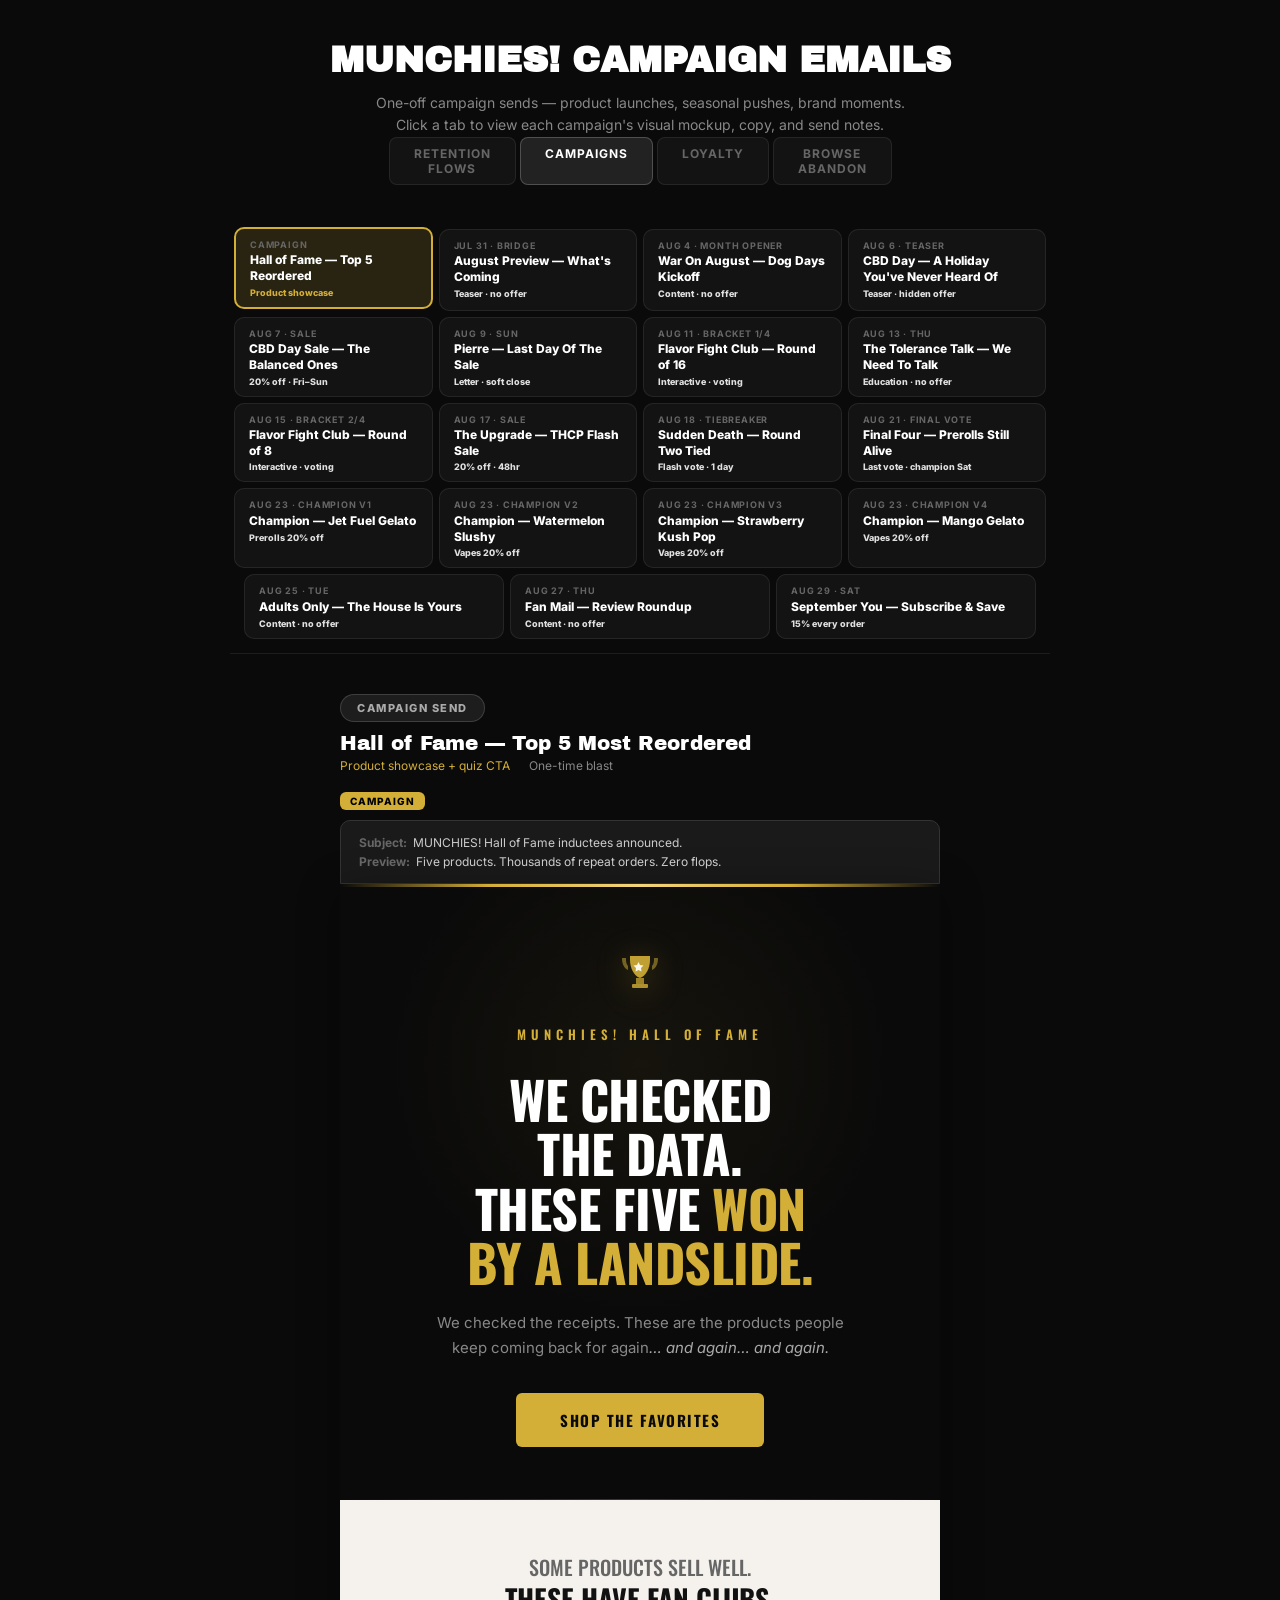
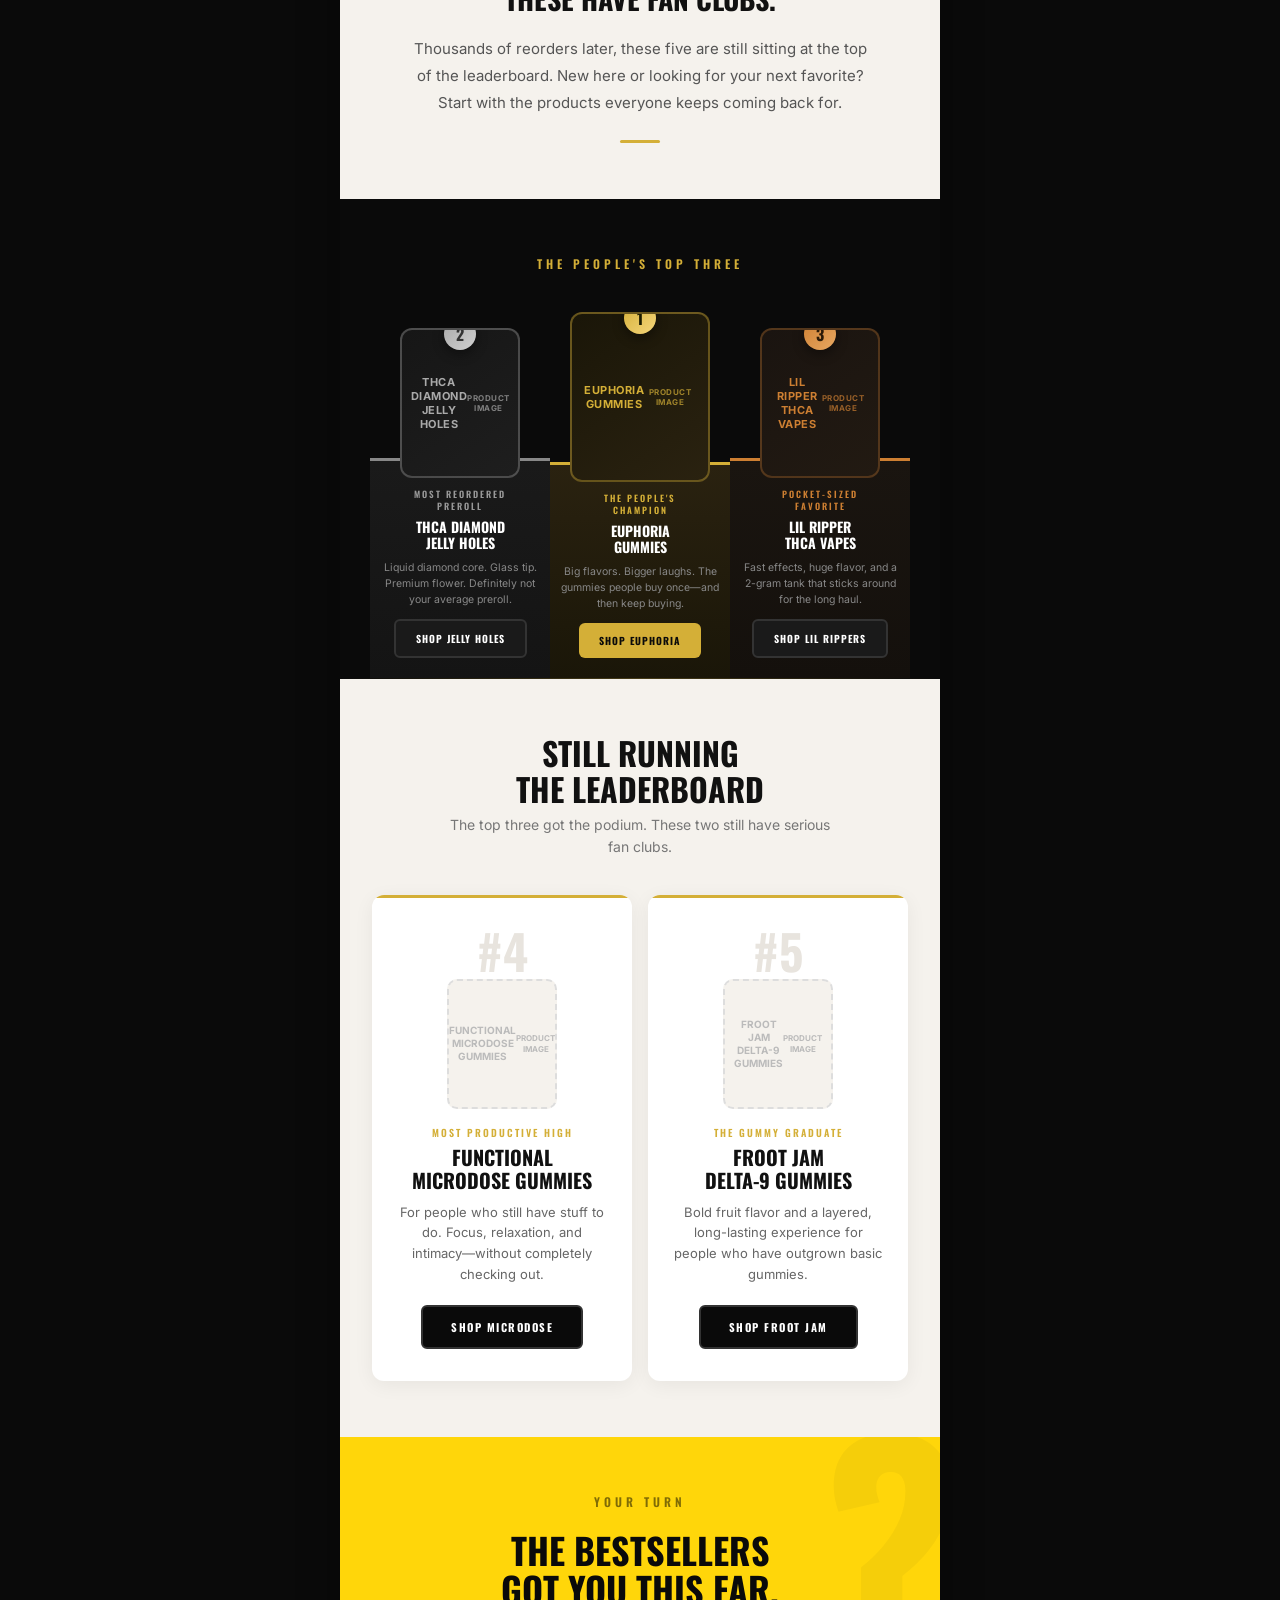
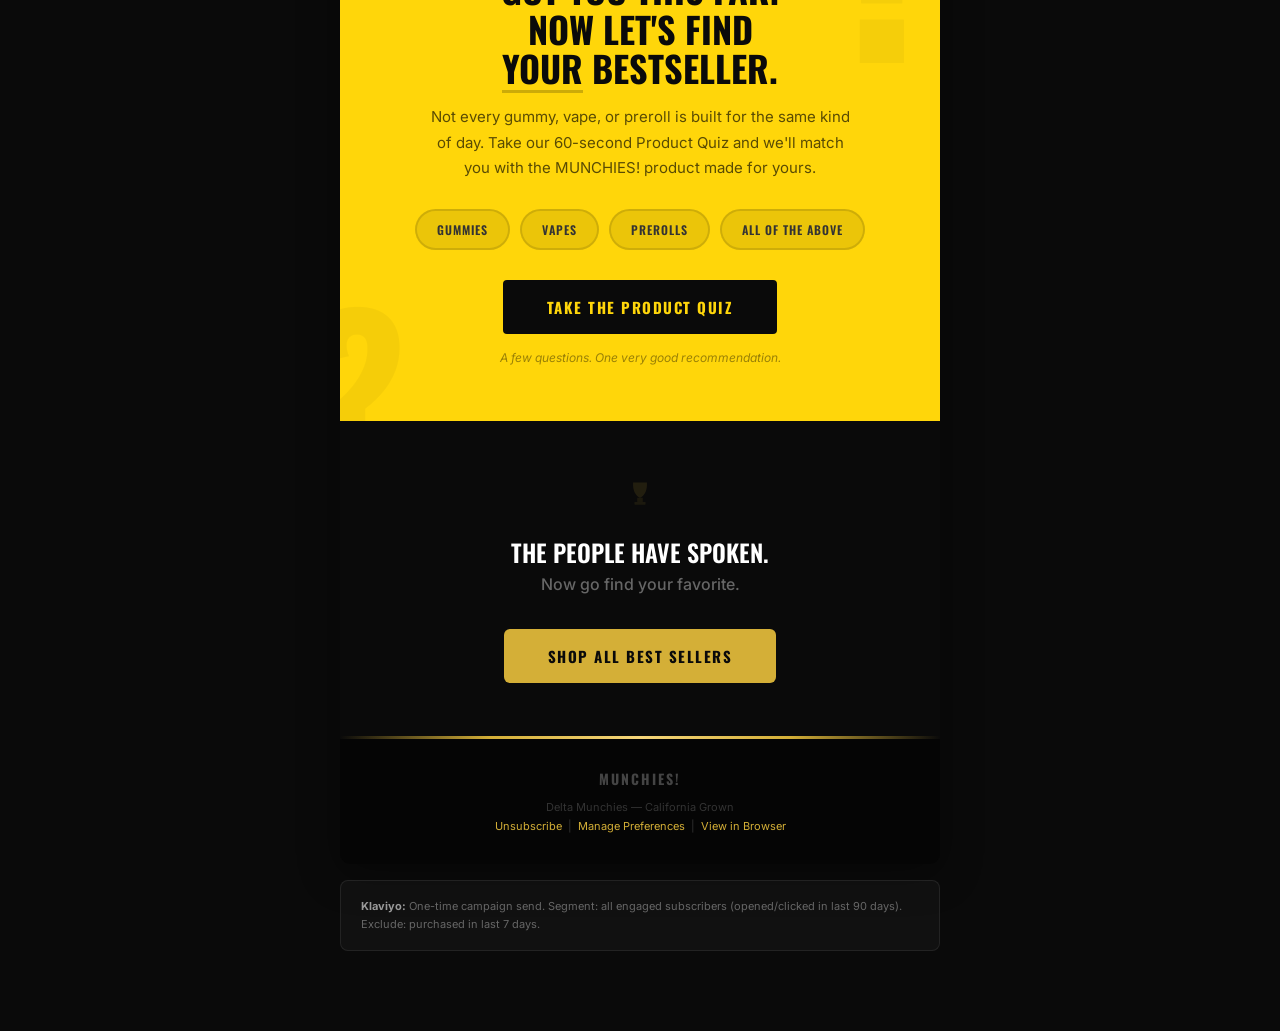
==== hall-of-fame.html @ 572e768a "September You: tighten the drawer line, drop the repeated subject Co-Authored-By: Claude Opus 5 <nor" ====
<!DOCTYPE html>
<html lang="en">
<head>
<meta charset="UTF-8">
<meta name="viewport" content="width=device-width, initial-scale=1.0">
<title>MUNCHIES! Campaign Emails</title>
<style>@import url('https://fonts.googleapis.com/css2?family=Inter:wght@400;500;600;700;800;900&family=Archivo+Black&family=Oswald:wght@500;600;700&display=swap');*{margin:0;padding:0;box-sizing:border-box}body{font-family:'Inter',-apple-system,sans-serif;background:#0a0a0a;color:#e0e0e0;padding:0 20px 40px;-webkit-font-smoothing:antialiased}.page-header{text-align:center;max-width:800px;margin:0 auto;padding:40px 0 20px}.page-header h1{font-family:'Archivo Black',sans-serif;font-size:36px;color:#fff;margin-bottom:12px}.page-header p{color:#888;font-size:14px;line-height:1.6}.page-nav{display:flex;justify-content:center;gap:4px;max-width:400px;margin:0 auto 8px}.page-nav-link{padding:8px 24px;border-radius:8px;font-size:12px;font-weight:700;text-transform:uppercase;letter-spacing:1px;text-decoration:none;color:#666;background:rgba(255,255,255,0.04);border:1px solid rgba(255,255,255,0.08);transition:all 0.2s}.page-nav-link:hover{color:#fff;background:rgba(255,255,255,0.08);border-color:rgba(255,255,255,0.15)}.page-nav-link.active{color:#fff;background:rgba(255,255,255,0.1);border-color:rgba(255,255,255,0.2)}.tab-bar-wrap{position:sticky;top:0;z-index:100;background:#0a0a0a;padding:16px 0 0;margin-bottom:40px}.tab-bar{display:flex;flex-wrap:wrap;gap:6px;max-width:820px;margin:0 auto;padding:0 4px 14px;justify-content:center}.tab-btn{display:flex;flex-direction:column;align-items:flex-start;gap:2px;padding:10px 14px 9px;border-radius:10px;background:rgba(255,255,255,0.04);border:1px solid rgba(255,255,255,0.08);cursor:pointer;transition:all 0.2s ease;min-width:170px;max-width:260px;flex:1 1 170px}.tab-btn:hover{background:rgba(255,255,255,0.08);border-color:rgba(255,255,255,0.15)}.tab-btn .tab-stage{font-size:9px;font-weight:700;text-transform:uppercase;letter-spacing:0.8px;color:#666;line-height:1.3}.tab-btn .tab-name{font-family:'Inter',sans-serif;font-size:12px;font-weight:800;color:#fff;line-height:1.3}.tab-btn .tab-offer{font-size:9px;font-weight:800;margin-top:1px}.tab-btn.active{border-width:2px;transform:translateY(-2px)}.tab-btn[data-tab="hall-of-fame"].active{background:rgba(212,175,55,0.15);border-color:#D4AF37}.tab-btn[data-tab="hall-of-fame"].active .tab-offer{color:#D4AF37}.tab-btn[data-tab="august-preview"].active{background:rgba(255,214,10,0.15);border-color:#FFD60A}.tab-btn[data-tab="august-preview"].active .tab-offer{color:#FFD60A}.tab-bar-divider{max-width:820px;margin:0 auto;border-top:1px solid rgba(255,255,255,0.08)}.tab-panel{display:none}.tab-panel.active{display:block}.flow-stage{max-width:600px;margin:0 auto 40px}.stage-badge{display:inline-flex;align-items:center;gap:8px;background:rgba(255,255,255,0.08);border:1px solid rgba(255,255,255,0.15);border-radius:20px;padding:6px 16px;font-size:11px;font-weight:800;text-transform:uppercase;letter-spacing:1.5px;color:#aaa;margin-bottom:10px}.stage-title{font-family:'Archivo Black',sans-serif;font-size:20px;color:#fff;margin-bottom:4px}.stage-meta{font-size:12px;color:#666;margin-bottom:16px}.stage-meta span{margin-right:16px}.type-tag{display:inline-block;padding:3px 10px;border-radius:6px;font-size:10px;font-weight:800;text-transform:uppercase;letter-spacing:1px;margin-bottom:10px}.type-tag.campaign{background:#D4AF37;color:#000}.type-tag.teaser{background:#FFD60A;color:#000}.email-header-bar{background:#1a1a1a;border:1px solid #333;border-radius:10px 10px 0 0;padding:14px 18px;font-size:12px}.email-header-bar .row{margin-bottom:4px;display:flex;gap:6px}.email-header-bar .row:last-child{margin-bottom:0}.email-header-bar .label{color:#666;font-weight:700;flex-shrink:0}.email-header-bar .val{color:#ccc}.email-wrapper{max-width:600px;margin:0 auto;background:#0a0a0a;overflow:hidden;box-shadow:0 8px 40px rgba(0,0,0,0.4);border-radius:0 0 10px 10px}.hero{background:#0a0a0a;padding:64px 44px 52px;text-align:center;position:relative;overflow:hidden}.hero::before{content:'';position:absolute;top:0;left:0;right:0;height:3px;background:linear-gradient(90deg,transparent,#D4AF37,#F5D67B,#D4AF37,transparent)}.hero::after{content:'';position:absolute;top:-120px;left:50%;transform:translateX(-50%);width:600px;height:600px;background:radial-gradient(circle,rgba(212,175,55,0.06) 0%,transparent 60%);pointer-events:none}.trophy-icon{position:relative;z-index:2;margin-bottom:20px}.trophy-icon svg{width:52px;height:52px;filter:drop-shadow(0 4px 16px rgba(212,175,55,0.3))}.hero-eyebrow{font-family:'Oswald',sans-serif;font-size:13px;font-weight:600;letter-spacing:5px;text-transform:uppercase;color:#D4AF37;margin-bottom:28px;position:relative;z-index:2}.hero h1{font-family:'Oswald',sans-serif;font-size:52px;font-weight:700;color:#fff;line-height:1.05;letter-spacing:-0.5px;text-transform:uppercase;margin-bottom:20px;position:relative;z-index:2}.hero h1 .gold{color:#D4AF37}.hero .subtext{font-size:15px;color:#888;line-height:1.7;max-width:440px;margin:0 auto 32px;position:relative;z-index:2}.hero .subtext em{font-style:italic;color:#aaa}.cta-btn{display:inline-block;font-family:'Oswald',sans-serif;font-size:15px;font-weight:700;letter-spacing:1.5px;text-transform:uppercase;padding:16px 44px;border-radius:6px;text-decoration:none;cursor:pointer;transition:all 0.2s;position:relative;z-index:2}.cta-gold{background:#D4AF37;color:#0a0a0a}.cta-gold:hover{background:#F5D67B}.cta-black{background:#0a0a0a;color:#fff;border:2px solid #333}.cta-black:hover{border-color:#D4AF37;color:#D4AF37}.cta-dark{background:#1a1a1a;color:#fff;border:2px solid #333}.cta-dark:hover{border-color:#D4AF37;color:#D4AF37}.cta-yellow-solid{background:#0a0a0a;color:#FFD60A;border:2px solid #FFD60A}.cta-yellow-solid:hover{background:#FFD60A;color:#0a0a0a}.intro{background:#f5f2ed;padding:56px 48px;text-align:center}.intro h2{font-family:'Oswald',sans-serif;font-size:28px;font-weight:700;color:#111;text-transform:uppercase;line-height:1.15;margin-bottom:8px}.intro h2 .thin{font-weight:500;color:#666;display:block;font-size:20px;margin-bottom:4px}.intro-body{font-size:15px;color:#555;line-height:1.8;max-width:460px;margin:20px auto 0}.intro-divider{width:40px;height:3px;background:#D4AF37;margin:24px auto 0;border-radius:2px}.podium-section{background:#0a0a0a;padding:56px 24px 0;text-align:center;position:relative}.podium-eyebrow{font-family:'Oswald',sans-serif;font-size:12px;font-weight:600;letter-spacing:4px;text-transform:uppercase;color:#D4AF37;margin-bottom:40px}.podium-container{display:flex;justify-content:center;align-items:flex-end;gap:0;max-width:540px;margin:0 auto;position:relative}.podium-slot{flex:1;text-align:center;position:relative}.product-img-wrap{position:relative;z-index:3;margin-bottom:-20px}.product-img-placeholder{width:120px;height:150px;margin:0 auto;border-radius:12px;display:flex;align-items:center;justify-content:center;font-size:11px;font-weight:700;letter-spacing:0.5px;text-align:center;line-height:1.3;padding:12px;position:relative;overflow:hidden}.product-img-placeholder::before{content:'';position:absolute;top:0;left:0;right:0;bottom:0;border-radius:12px;opacity:0.15}.img-gold{background:linear-gradient(145deg,#1a1608,#2a2210);border:2px solid rgba(212,175,55,0.4);color:#D4AF37;width:140px;height:170px}.img-silver{background:linear-gradient(145deg,#161616,#1e1e1e);border:2px solid rgba(192,192,192,0.3);color:#aaa}.img-bronze{background:linear-gradient(145deg,#1a1410,#221a12);border:2px solid rgba(205,127,50,0.3);color:#CD7F32}.rank-badge{position:absolute;top:-12px;left:50%;transform:translateX(-50%);width:32px;height:32px;border-radius:50%;display:flex;align-items:center;justify-content:center;font-family:'Oswald',sans-serif;font-size:16px;font-weight:700;z-index:5;box-shadow:0 4px 12px rgba(0,0,0,0.4)}.rank-gold{background:linear-gradient(135deg,#D4AF37,#F5D67B);color:#1a1a00}.rank-silver{background:linear-gradient(135deg,#A8A8A8,#D0D0D0);color:#333}.rank-bronze{background:linear-gradient(135deg,#CD7F32,#E8A862);color:#2a1a08}.platform{position:relative;z-index:2;display:flex;flex-direction:column;align-items:center;justify-content:flex-start;padding:28px 8px 20px}.platform-gold{background:linear-gradient(180deg,#2a2210 0%,#1a1608 100%);border-top:3px solid #D4AF37;min-height:200px}.platform-silver{background:linear-gradient(180deg,#1a1a1a 0%,#141414 100%);border-top:3px solid #888;min-height:160px}.platform-bronze{background:linear-gradient(180deg,#1a1510 0%,#14100c 100%);border-top:3px solid #CD7F32;min-height:140px}.platform .award-title{font-family:'Oswald',sans-serif;font-size:9px;font-weight:600;letter-spacing:2px;text-transform:uppercase;margin-bottom:6px;line-height:1.3}.platform-gold .award-title{color:#D4AF37}.platform-silver .award-title{color:#999}.platform-bronze .award-title{color:#CD7F32}.platform .product-name{font-family:'Oswald',sans-serif;font-size:14px;font-weight:700;color:#fff;text-transform:uppercase;margin-bottom:8px;line-height:1.2}.platform .product-copy{font-size:10.5px;color:#888;line-height:1.5;max-width:160px;margin:0 auto 12px}.platform .cta-btn{font-size:10px;padding:10px 20px;letter-spacing:1px}.podium-details{background:#0a0a0a;padding:0 32px 56px}.podium-detail-card{border:1px solid #1a1a1a;border-radius:12px;padding:32px 28px;margin-bottom:16px;position:relative;overflow:hidden}.podium-detail-card::before{content:'';position:absolute;top:0;left:0;right:0;height:2px}.card-gold{background:#0f0e0a}.card-gold::before{background:linear-gradient(90deg,transparent,#D4AF37,transparent)}.card-silver{background:#0e0e0e}.card-silver::before{background:linear-gradient(90deg,transparent,#888,transparent)}.card-bronze{background:#0f0d0a}.card-bronze::before{background:linear-gradient(90deg,transparent,#CD7F32,transparent)}.detail-card-inner{display:flex;align-items:center;gap:24px}.detail-rank{font-family:'Oswald',sans-serif;font-size:64px;font-weight:700;line-height:1;flex-shrink:0}.detail-rank-gold{color:#D4AF37}.detail-rank-silver{color:#888}.detail-rank-bronze{color:#CD7F32}.detail-content{flex:1}.detail-award{font-family:'Oswald',sans-serif;font-size:10px;font-weight:600;letter-spacing:2.5px;text-transform:uppercase;margin-bottom:4px}.detail-award-gold{color:#D4AF37}.detail-award-silver{color:#999}.detail-award-bronze{color:#CD7F32}.detail-name{font-family:'Oswald',sans-serif;font-size:22px;font-weight:700;color:#fff;text-transform:uppercase;margin-bottom:8px;line-height:1.15}.detail-copy{font-size:14px;color:#888;line-height:1.6;margin-bottom:16px}.detail-img-placeholder{width:90px;height:110px;border-radius:10px;display:flex;align-items:center;justify-content:center;font-size:9px;font-weight:700;text-align:center;line-height:1.3;padding:8px;flex-shrink:0}.runners-up{background:#f5f2ed;padding:56px 32px}.runners-header{text-align:center;margin-bottom:36px}.runners-header h2{font-family:'Oswald',sans-serif;font-size:32px;font-weight:700;color:#111;text-transform:uppercase;line-height:1.1;margin-bottom:8px}.runners-header p{font-size:14px;color:#777;line-height:1.6;max-width:400px;margin:0 auto}.runners-grid{display:flex;gap:16px}.runner-card{flex:1;background:#fff;border-radius:12px;padding:32px 24px;text-align:center;position:relative;overflow:hidden;box-shadow:0 4px 20px rgba(0,0,0,0.06)}.runner-card::before{content:'';position:absolute;top:0;left:0;right:0;height:3px;background:#D4AF37}.runner-rank{font-family:'Oswald',sans-serif;font-size:48px;font-weight:700;color:#e8e4de;line-height:1;margin-bottom:4px}.runner-img-placeholder{width:110px;height:130px;margin:0 auto 16px;border-radius:10px;background:#f5f2ed;border:2px dashed #ddd;display:flex;align-items:center;justify-content:center;font-size:10px;font-weight:700;color:#bbb;text-align:center;line-height:1.3;padding:10px}.runner-award{font-family:'Oswald',sans-serif;font-size:10px;font-weight:600;letter-spacing:2px;text-transform:uppercase;color:#D4AF37;margin-bottom:6px}.runner-name{font-family:'Oswald',sans-serif;font-size:20px;font-weight:700;color:#111;text-transform:uppercase;line-height:1.15;margin-bottom:10px}.runner-copy{font-size:13px;color:#666;line-height:1.6;margin-bottom:20px}.quiz-section{background:#FFD60A;padding:56px 40px;text-align:center;position:relative;overflow:hidden}.quiz-section::before{content:'?';position:absolute;top:-40px;right:-20px;font-family:'Oswald',sans-serif;font-size:280px;font-weight:700;color:rgba(0,0,0,0.04);line-height:1;pointer-events:none}.quiz-section::after{content:'?';position:absolute;bottom:-60px;left:-30px;font-family:'Oswald',sans-serif;font-size:200px;font-weight:700;color:rgba(0,0,0,0.04);line-height:1;pointer-events:none}.quiz-eyebrow{font-family:'Oswald',sans-serif;font-size:12px;font-weight:600;letter-spacing:4px;text-transform:uppercase;color:rgba(0,0,0,0.5);margin-bottom:20px;position:relative;z-index:2}.quiz-section h2{font-family:'Oswald',sans-serif;font-size:36px;font-weight:700;color:#0a0a0a;text-transform:uppercase;line-height:1.1;margin-bottom:16px;position:relative;z-index:2}.quiz-body{font-size:15px;color:rgba(0,0,0,0.65);line-height:1.7;max-width:420px;margin:0 auto 28px;position:relative;z-index:2}.quiz-cta-wrap{position:relative;z-index:2}.quiz-note{font-size:12px;color:rgba(0,0,0,0.4);margin-top:14px;font-style:italic;position:relative;z-index:2}.quiz-bubbles{display:flex;justify-content:center;gap:10px;margin-bottom:28px;flex-wrap:wrap;position:relative;z-index:2}.quiz-bubble{background:rgba(0,0,0,0.08);border:2px solid rgba(0,0,0,0.12);border-radius:30px;padding:10px 20px;font-family:'Oswald',sans-serif;font-size:12px;font-weight:600;letter-spacing:1px;text-transform:uppercase;color:#333;cursor:pointer;transition:all 0.2s}.quiz-bubble:hover{background:#0a0a0a;color:#FFD60A;border-color:#0a0a0a}.closing{background:#0a0a0a;padding:56px 40px;text-align:center;position:relative}.closing::before{content:'';position:absolute;bottom:0;left:0;right:0;height:3px;background:linear-gradient(90deg,transparent,#D4AF37,#F5D67B,#D4AF37,transparent)}.closing-trophy{margin-bottom:20px;opacity:0.3}.closing p{font-family:'Oswald',sans-serif;font-size:24px;font-weight:600;color:#fff;text-transform:uppercase;line-height:1.3;margin-bottom:6px}.closing p.dim{font-size:16px;font-weight:500;color:#666;text-transform:none;font-family:'Inter',sans-serif}.closing .cta-btn{margin-top:24px}.email-footer{background:#050505;padding:28px 40px;text-align:center;font-size:11px;color:#333;line-height:1.7}.email-footer a{color:#D4AF37;text-decoration:none}.email-footer a:hover{text-decoration:underline}.footer-brand{font-family:'Oswald',sans-serif;font-size:14px;font-weight:700;color:#444;letter-spacing:2px;margin-bottom:8px}.gold-divider{height:1px;background:linear-gradient(90deg,transparent,rgba(212,175,55,0.3),transparent)}.impl-notes{background:rgba(255,255,255,0.03);border:1px solid rgba(255,255,255,0.08);border-radius:8px;padding:16px 20px;margin-top:16px;font-size:11px;color:#666;line-height:1.7}.impl-notes strong{color:#999}@media (max-width:620px){body{padding:16px 8px}.hero{padding:48px 28px 40px}.hero h1{font-size:38px}.hero .subtext{font-size:14px}.intro{padding:44px 28px}.intro h2{font-size:24px}.podium-section{padding:44px 16px 0}.podium-container{display:none}.podium-details{display:block !important;padding:0 16px 44px}.runners-up{padding:44px 20px}.runners-grid{flex-direction:column;gap:16px}.runners-header h2{font-size:26px}.quiz-section{padding:44px 24px}.quiz-section h2{font-size:28px}.closing{padding:44px 28px}}@media (min-width:621px){.podium-details{display:none}}.aug-hero{background:#0a0a0a;padding:60px 44px 48px;text-align:center;position:relative;overflow:hidden}.aug-hero::before{content:'';position:absolute;top:0;left:0;right:0;height:4px;background:#FFD60A}.aug-hero::after{content:'AUG';position:absolute;bottom:-46px;right:-10px;font-family:'Archivo Black',sans-serif;font-size:150px;color:rgba(255,214,10,0.05);line-height:1;letter-spacing:-6px;pointer-events:none}.aug-eyebrow{font-family:'Oswald',sans-serif;font-size:12px;font-weight:600;letter-spacing:4px;text-transform:uppercase;color:#FFD60A;margin-bottom:22px;position:relative;z-index:2}.aug-hero h1{font-family:'Archivo Black',sans-serif;font-size:46px;color:#fff;line-height:1.02;letter-spacing:-1.5px;text-transform:uppercase;margin-bottom:22px;position:relative;z-index:2}.aug-hero h1 .yel{color:#FFD60A}.aug-subhead{font-size:15px;color:#999;line-height:1.65;max-width:430px;margin:0 auto;position:relative;z-index:2}.aug-intro{background:#f5f2ed;padding:44px 44px;text-align:center}.aug-intro p{font-size:15px;color:#555;line-height:1.75;max-width:440px;margin:0 auto 16px}.aug-intro p:last-child{margin-bottom:0}.aug-intro .punch{font-family:'Archivo Black',sans-serif;font-size:22px;color:#111;text-transform:uppercase;line-height:1.2;letter-spacing:-0.5px}.aug-agenda{background:#0a0a0a;padding:8px 0 0}.aug-block{display:flex;align-items:flex-start;gap:22px;padding:34px 40px;border-bottom:1px solid #1c1c1c;position:relative}.aug-block:last-child{border-bottom:none}.aug-num{font-family:'Archivo Black',sans-serif;font-size:40px;color:#FFD60A;line-height:0.9;flex-shrink:0;width:58px;letter-spacing:-2px}.aug-block-body{flex:1}.aug-block h3{font-family:'Archivo Black',sans-serif;font-size:20px;color:#fff;text-transform:uppercase;line-height:1.15;letter-spacing:-0.4px;margin-bottom:10px}.aug-lead{font-size:15px;color:#ddd;font-weight:600;line-height:1.5;margin-bottom:8px}.aug-aside{font-size:13.5px;color:#777;line-height:1.6;font-style:italic}.aug-cta{background:#FFD60A;padding:48px 40px;text-align:center;position:relative;overflow:hidden}.aug-cta::before{content:'?';position:absolute;top:-70px;left:-20px;font-family:'Archivo Black',sans-serif;font-size:220px;color:rgba(0,0,0,0.04);line-height:1;pointer-events:none}.aug-cta h2{font-family:'Archivo Black',sans-serif;font-size:30px;color:#0a0a0a;text-transform:uppercase;line-height:1.1;letter-spacing:-0.8px;margin-bottom:12px;position:relative;z-index:2}.aug-cta p{font-size:15px;color:rgba(0,0,0,0.7);line-height:1.6;max-width:380px;margin:0 auto 26px;position:relative;z-index:2}.cta-onyellow{background:#0a0a0a;color:#FFD60A;border:2px solid #0a0a0a}.cta-onyellow:hover{background:#1a1a1a}@media (max-width:620px){.aug-hero{padding:44px 26px 36px}.aug-hero h1{font-size:34px}.aug-intro{padding:36px 26px}.aug-intro .punch{font-size:19px}.aug-block{padding:28px 24px;gap:14px}.aug-num{font-size:30px;width:42px}.aug-block h3{font-size:17px}.aug-cta{padding:40px 24px}.aug-cta h2{font-size:24px}}.type-tag.content{background:#FF6B1A;color:#000}.tab-btn[data-tab="war-august"].active{background:rgba(255,107,26,0.15);border-color:#FF6B1A}.tab-btn[data-tab="war-august"].active .tab-offer{color:#FF6B1A}.war-hero{background:#120704;padding:62px 44px 50px;text-align:center;position:relative;overflow:hidden}.war-hero::before{content:'';position:absolute;top:0;left:0;right:0;height:4px;background:linear-gradient(90deg,#FF3D00,#FF6B1A,#FFA000,#FF6B1A,#FF3D00)}.war-sun{position:absolute;top:-190px;left:50%;transform:translateX(-50%);width:380px;height:380px;border-radius:50%;background:radial-gradient(circle,rgba(255,61,0,0.30) 0%,rgba(255,107,26,0.13) 45%,transparent 70%);pointer-events:none}.war-eyebrow{font-family:'Oswald',sans-serif;font-size:12px;font-weight:600;letter-spacing:5px;text-transform:uppercase;color:#FF6B1A;margin-bottom:22px;position:relative;z-index:2}.war-hero h1{font-family:'Archivo Black',sans-serif;font-size:48px;color:#fff;line-height:1.0;letter-spacing:-1.5px;text-transform:uppercase;margin-bottom:20px;position:relative;z-index:2}.war-hero h1 .org{color:#FF6B1A}.war-subhead{font-size:15px;color:#a89a95;line-height:1.65;max-width:400px;margin:0 auto 30px;position:relative;z-index:2}.cta-orange{background:#FF6B1A;color:#120704;border:2px solid #FF6B1A}.cta-orange:hover{background:#FF8A45;border-color:#FF8A45}.war-strip{background:#FF3D00;padding:13px 20px;text-align:center;font-family:'Oswald',sans-serif;font-size:12px;font-weight:600;letter-spacing:2.5px;text-transform:uppercase;color:#1a0800}.war-strip .dot{display:inline-block;width:4px;height:4px;border-radius:50%;background:rgba(26,8,0,0.45);margin:0 12px;vertical-align:middle}.war-body{background:#f5f2ed;padding:46px 46px 42px;text-align:center}.war-body p{font-size:15.5px;color:#555;line-height:1.75;max-width:440px;margin:0 auto 20px}.war-body p:last-child{margin-bottom:0}.war-math{font-family:'Archivo Black',sans-serif !important;font-size:15px !important;color:#999 !important;text-transform:uppercase;line-height:1.35 !important;letter-spacing:-0.2px}.war-math span{display:block;font-size:26px;color:#C2410C;letter-spacing:-0.8px}.gear-header{background:#120704;padding:40px 40px 28px;display:flex;align-items:center;justify-content:center;gap:16px}.gear-header h2{font-family:'Archivo Black',sans-serif;font-size:17px;color:#fff;text-transform:uppercase;letter-spacing:1px;white-space:nowrap}.gear-rule{height:2px;flex:1;background:linear-gradient(90deg,transparent,#FF6B1A)}.gear-header .gear-rule:last-child{background:linear-gradient(90deg,#FF6B1A,transparent)}.gear-list{background:#120704;padding:0 32px 8px}.gear-item{display:flex;align-items:center;gap:24px;padding:26px 0;border-bottom:1px solid #2a1610}.gear-item:last-child{border-bottom:none}.gear-img{width:116px;height:140px;flex-shrink:0;border-radius:10px;background:linear-gradient(150deg,#26120b,#1a0d07);border:1px solid rgba(255,107,26,0.28);display:flex;flex-direction:column;align-items:center;justify-content:center;font-family:'Oswald',sans-serif;font-size:11px;font-weight:600;letter-spacing:0.5px;text-align:center;line-height:1.45;color:#FF6B1A;padding:10px}.gear-img span{font-size:8px;color:#6b4a3a;letter-spacing:1px;margin-top:8px}.gear-copy{flex:1;position:relative}.gear-num{font-family:'Archivo Black',sans-serif;font-size:11px;color:#FF6B1A;letter-spacing:2px;margin-bottom:6px}.gear-copy h3{font-family:'Archivo Black',sans-serif;font-size:19px;color:#fff;text-transform:uppercase;letter-spacing:-0.3px;line-height:1.15;margin-bottom:8px}.gear-role{font-size:13.5px;color:#FFA000;font-weight:700;font-style:italic;line-height:1.45;margin-bottom:8px}.gear-desc{font-size:13.5px;color:#8c7d77;line-height:1.6}.war-cta{background:#120704;padding:20px 40px 46px;text-align:center}.war-closing{background:#FF6B1A;padding:46px 40px;text-align:center}.close-lead{font-family:'Archivo Black',sans-serif;font-size:23px;color:#120704;text-transform:uppercase;line-height:1.15;letter-spacing:-0.6px;margin-bottom:6px}.close-wry{font-size:15px;color:rgba(18,7,4,0.55);font-style:italic;margin-bottom:22px}.close-rule{width:46px;height:3px;background:rgba(18,7,4,0.3);margin:0 auto 22px;border-radius:2px}.close-status{font-family:'Oswald',sans-serif;font-size:13px;font-weight:600;letter-spacing:1.8px;text-transform:uppercase;color:#120704;line-height:1.7}@media (max-width:620px){.war-hero{padding:46px 26px 38px}.war-hero h1{font-size:34px}.war-sun{width:300px;height:300px;top:-160px}.war-strip{font-size:10px;letter-spacing:1.5px;padding:11px 12px}.war-strip .dot{margin:0 7px}.war-body{padding:36px 26px 32px}.war-math span{font-size:21px}.gear-header{padding:32px 24px 22px;gap:10px}.gear-header h2{font-size:14px}.gear-list{padding:0 22px 6px}.gear-item{flex-direction:column;align-items:flex-start;gap:16px;padding:24px 0}.gear-img{width:100%;height:150px}.war-cta{padding:16px 24px 38px}.war-closing{padding:38px 26px}.close-lead{font-size:19px}.close-status{font-size:11px;letter-spacing:1.2px}}.type-tag.teaser-green{background:#34D399;color:#04231E}.tab-btn[data-tab="cbd-teaser"].active{background:rgba(52,211,153,0.15);border-color:#34D399}.tab-btn[data-tab="cbd-teaser"].active .tab-offer{color:#34D399}.cbd-hero{background:#072A24;padding:0;position:relative;overflow:hidden}.cbd-hero::before{content:'';position:absolute;top:0;left:0;right:0;height:4px;background:linear-gradient(90deg,#34D399,#A7F3D0,#34D399);z-index:6}.cbd-photo{height:300px;background:linear-gradient(155deg,#0d3b32 0%,#061f1a 100%);border-bottom:1px solid rgba(52,211,153,0.2);display:flex;flex-direction:column;align-items:center;justify-content:center;font-family:'Oswald',sans-serif;font-size:13px;font-weight:600;letter-spacing:2px;text-align:center;color:#34D399;line-height:1.7;position:relative}.cbd-photo .photo-note{font-size:9px;color:#3f6b60;letter-spacing:1.5px;margin-top:10px}.cbd-badge{position:absolute;top:24px;right:24px;width:118px;height:118px;border-radius:50%;background:#FFD60A;border:3px solid #04231E;display:flex;flex-direction:column;align-items:center;justify-content:center;transform:rotate(11deg);box-shadow:0 8px 26px rgba(0,0,0,0.45);z-index:5;overflow:hidden}.cbd-badge-amount{font-family:'Archivo Black',sans-serif;font-size:30px;color:#04231E;line-height:0.95;text-align:center;letter-spacing:-1px;filter:blur(7px);user-select:none}.cbd-badge-lock{font-family:'Oswald',sans-serif;font-size:8.5px;font-weight:700;letter-spacing:1.2px;text-transform:uppercase;color:#04231E;text-align:center;line-height:1.35;margin-top:7px;position:relative;z-index:2}.cbd-badge-lock strong{display:block;font-size:10px}.cbd-hero-copy{padding:42px 44px 44px;text-align:center;background:#072A24;position:relative}.cbd-eyebrow{font-family:'Oswald',sans-serif;font-size:11.5px;font-weight:600;letter-spacing:4px;text-transform:uppercase;color:#34D399;margin-bottom:20px}.cbd-hero-copy h1{font-family:'Archivo Black',sans-serif;font-size:38px;color:#fff;line-height:1.05;letter-spacing:-1.2px;text-transform:uppercase;margin-bottom:18px}.cbd-hero-copy h1 .mint{color:#34D399}.cbd-subhead{font-size:15px;color:#8fada6;line-height:1.7;max-width:420px;margin:0 auto}.cbd-body{background:#f5f2ed;padding:48px 46px 44px;text-align:center}.cbd-hook{font-family:'Archivo Black',sans-serif;font-size:21px;color:#111;text-transform:uppercase;line-height:1.25;letter-spacing:-0.5px;max-width:430px;margin:0 auto 26px}.cbd-body p{font-size:15.5px;color:#555;line-height:1.8;max-width:440px;margin:0 auto 18px}.cbd-body p:last-child{margin-bottom:0}.cbd-body .lede{color:#333;font-weight:600}.cbd-siblings{background:#0a332c;padding:40px 32px 44px}.cbd-sib-head{font-family:'Oswald',sans-serif;font-size:11px;font-weight:600;letter-spacing:3.5px;text-transform:uppercase;color:#34D399;text-align:center;margin-bottom:26px}.cbd-sib-row{display:flex;gap:14px}.cbd-sib{flex:1;border-radius:12px;padding:24px 20px;text-align:center}.cbd-sib-thc{background:rgba(255,107,26,0.09);border:1px solid rgba(255,107,26,0.3)}.cbd-sib-cbd{background:rgba(52,211,153,0.09);border:1px solid rgba(52,211,153,0.35)}.cbd-sib h4{font-family:'Archivo Black',sans-serif;font-size:17px;text-transform:uppercase;letter-spacing:-0.3px;margin-bottom:8px}.cbd-sib-thc h4{color:#FF8A45}.cbd-sib-cbd h4{color:#34D399}.cbd-sib p{font-size:13px;color:#7d968f;line-height:1.6}.cbd-sib-caption{text-align:center;font-size:14.5px;color:#a8c4bd;line-height:1.65;max-width:400px;margin:26px auto 0}.cbd-sib-caption strong{color:#fff}.cbd-closer{background:#34D399;padding:46px 40px;text-align:center}.cbd-closer h2{font-family:'Archivo Black',sans-serif;font-size:25px;color:#04231E;text-transform:uppercase;line-height:1.15;letter-spacing:-0.7px;margin-bottom:12px}.cbd-closer p{font-size:15px;color:rgba(4,35,30,0.7);line-height:1.65;max-width:380px;margin:0 auto 26px}.cta-ongreen{background:#04231E;color:#34D399;border:2px solid #04231E}.cta-ongreen:hover{background:#0a332c}.cbd-date{font-family:'Oswald',sans-serif;font-size:12px;font-weight:600;letter-spacing:2px;text-transform:uppercase;color:rgba(4,35,30,0.55);margin-top:18px}@media (max-width:620px){.cbd-photo{height:240px}.cbd-badge{width:96px;height:96px;top:16px;right:16px}.cbd-badge-amount{font-size:24px;filter:blur(6px)}.cbd-badge-lock{font-size:7.5px}.cbd-badge-lock strong{font-size:9px}.cbd-hero-copy{padding:34px 26px 36px}.cbd-hero-copy h1{font-size:28px}.cbd-body{padding:38px 26px 34px}.cbd-hook{font-size:18px}.cbd-siblings{padding:32px 22px 36px}.cbd-sib-row{flex-direction:column;gap:12px}.cbd-closer{padding:38px 26px}.cbd-closer h2{font-size:21px}.cbd-badge-amount.revealed{font-size:21px;filter:none}}.tab-btn[data-tab="cbd-sale"].active{background:rgba(16,185,129,0.18);border-color:#10B981}
.tab-btn[data-tab="cbd-sale"].active .tab-offer{color:#10B981}
.type-tag.sale{background:#10B981;color:#04231E}
.cbd-badge-amount.revealed{filter:none;font-size:26px;line-height:1}
.cbd-badge.revealed{background:#FFD60A;animation:none}
.sale-strip{background:#04231E;padding:13px 20px;text-align:center;font-family:'Oswald',sans-serif;font-size:12px;font-weight:600;letter-spacing:2.5px;text-transform:uppercase;color:#34D399}
.sale-strip .dot{display:inline-block;width:4px;height:4px;border-radius:50%;background:rgba(52,211,153,0.5);margin:0 12px;vertical-align:middle}
.dual-block{background:#0a332c;padding:44px 40px}
.dual-head{font-family:'Archivo Black',sans-serif;font-size:26px;color:#fff;text-align:center;text-transform:uppercase;letter-spacing:-.6px;margin-bottom:6px}
.dual-head .plus{color:#34D399}
.dual-sub{text-align:center;font-size:13px;color:#7d968f;font-style:italic;margin-bottom:28px}
.dual-rows{max-width:400px;margin:0 auto}
.dual-row{display:flex;align-items:baseline;gap:14px;padding:13px 0;border-bottom:1px solid rgba(52,211,153,0.14)}
.dual-row:last-of-type{border-bottom:none}
.dual-tag{font-family:'Archivo Black',sans-serif;font-size:15px;letter-spacing:-.3px;width:52px;flex-shrink:0}
.dual-thc{color:#FF8A45}
.dual-cbd{color:#34D399}
.dual-row p{font-size:14.5px;color:#a8c4bd;line-height:1.55}
.dual-together{margin-top:20px;text-align:center;font-family:'Archivo Black',sans-serif;font-size:15px;color:#fff;text-transform:uppercase;letter-spacing:-.2px;line-height:1.45}
.dual-together span{color:#34D399}
.sale-products{background:#072A24;padding:40px 32px 44px}
.sale-prod-head{font-family:'Oswald',sans-serif;font-size:11px;font-weight:600;letter-spacing:3.5px;text-transform:uppercase;color:#34D399;text-align:center;margin-bottom:24px}
.sale-card{display:flex;align-items:center;gap:22px;background:#0a332c;border:1px solid rgba(52,211,153,0.22);border-radius:14px;padding:22px;margin-bottom:14px}
.sale-card:last-child{margin-bottom:0}
.sale-img{width:106px;height:126px;flex-shrink:0;border-radius:10px;background:linear-gradient(150deg,#0f463c,#082a23);border:1px solid rgba(52,211,153,0.25);display:flex;flex-direction:column;align-items:center;justify-content:center;font-family:'Oswald',sans-serif;font-size:10.5px;font-weight:600;letter-spacing:.5px;text-align:center;line-height:1.5;color:#34D399;padding:9px}
.sale-info{flex:1}
.sale-off{display:inline-block;background:#FFD60A;color:#04231E;font-family:'Archivo Black',sans-serif;font-size:11px;padding:3px 9px;border-radius:5px;letter-spacing:.5px;margin-bottom:8px}
.sale-info h3{font-family:'Archivo Black',sans-serif;font-size:18px;color:#fff;text-transform:uppercase;letter-spacing:-.3px;line-height:1.15;margin-bottom:7px}
.sale-info p{font-size:13.5px;color:#8fada6;line-height:1.6}
@media (max-width:620px){.dual-block{padding:34px 24px}.dual-head{font-size:21px}.sale-products{padding:32px 22px 36px}.sale-card{flex-direction:column;align-items:flex-start;gap:16px;padding:20px}.sale-img{width:100%;height:130px}}

.code-line{font-family:'Oswald',sans-serif;font-size:12px;font-weight:600;letter-spacing:2px;text-transform:uppercase;color:#8fada6;margin:24px 0 14px}
.code-line strong{color:#34D399;font-family:'Archivo Black',sans-serif;letter-spacing:1px;font-size:14px}
.tab-btn[data-tab="pierre-lastcall"].active{background:rgba(196,164,120,0.16);border-color:#C4A478}
.tab-btn[data-tab="pierre-lastcall"].active .tab-offer{color:#C4A478}
.type-tag.letter{background:#C4A478;color:#1a1206}
.pierre-wrap{background:#fdfcfa;padding:0}
.pierre-head{background:#1a1206;padding:34px 40px;text-align:center}
.pierre-brand{font-family:'Archivo Black',sans-serif;font-size:22px;color:#C4A478;letter-spacing:2px}
.pierre-rule{height:1px;background:rgba(196,164,120,0.35);margin:16px auto 0;max-width:180px}
.pierre-kicker{font-family:'Oswald',sans-serif;font-size:10px;font-weight:600;letter-spacing:3.5px;text-transform:uppercase;color:rgba(196,164,120,0.75);margin-top:16px}
.pierre-body{padding:44px 46px 40px;color:#2e2a24;font-size:15.5px;line-height:1.85}
.pierre-date{font-family:'Oswald',sans-serif;font-size:11px;letter-spacing:2.5px;text-transform:uppercase;color:#9c9288;margin-bottom:26px}
.pierre-body p{margin-bottom:20px}
.pierre-body p:last-child{margin-bottom:0}
.pierre-lede{font-size:17px;font-weight:600;color:#1a1206}
.pierre-pull{border-left:3px solid #C4A478;padding:4px 0 4px 20px;margin:26px 0;font-size:16.5px;font-style:italic;color:#4a4238;line-height:1.7}
.pierre-ps{background:#f5f0e6;border:1px solid #e6dcc8;border-radius:10px;padding:22px 24px;margin-top:32px;font-size:14.5px;line-height:1.75;color:#4a4238}
.pierre-ps strong{color:#1a1206}
.pierre-code{display:inline-block;background:#1a1206;color:#C4A478;font-family:'Archivo Black',sans-serif;font-size:14px;letter-spacing:2px;padding:5px 12px;border-radius:5px;margin:0 2px}
.pierre-ps a{color:#8a6d3b;font-weight:700;text-decoration:underline}
.pierre-sign{padding:8px 46px 44px;color:#2e2a24}
.pierre-sign .closing-line{font-size:15px;margin-bottom:14px}
.pierre-name{font-family:'Archivo Black',sans-serif;font-size:20px;color:#1a1206;letter-spacing:-.3px}
.pierre-title{font-size:12.5px;color:#9c9288;letter-spacing:.5px;margin-top:3px}
.pierre-deadline{background:#1a1206;padding:15px 20px;text-align:center;font-family:'Oswald',sans-serif;font-size:12px;font-weight:600;letter-spacing:2.5px;text-transform:uppercase;color:#C4A478}
@media (max-width:620px){.pierre-head{padding:28px 24px}.pierre-body{padding:34px 26px 30px;font-size:15px}.pierre-lede{font-size:16px}.pierre-pull{font-size:15px;padding-left:16px;margin:22px 0}.pierre-sign{padding:6px 26px 34px}.pierre-ps{padding:18px 20px}.pierre-deadline{font-size:10px;letter-spacing:1.5px}}
.tab-btn[data-tab="fight-r16"].active{background:rgba(255,45,85,0.16);border-color:#FF2D55}
.tab-btn[data-tab="fight-r16"].active .tab-offer{color:#FF2D55}
.type-tag.interactive{background:#FF2D55;color:#fff}
.fc-hero{background:#0B0B0F;padding:56px 40px 44px;text-align:center;position:relative;overflow:hidden}
.fc-hero::before{content:'';position:absolute;top:0;left:0;right:0;height:4px;background:linear-gradient(90deg,#FF2D55,#fff,#FF2D55)}
.fc-hero::after{content:'VS';position:absolute;bottom:-58px;left:50%;transform:translateX(-50%);font-family:'Archivo Black',sans-serif;font-size:190px;color:rgba(255,45,85,0.06);line-height:1;pointer-events:none}
.fc-eyebrow{font-family:'Oswald',sans-serif;font-size:11px;font-weight:600;letter-spacing:5px;text-transform:uppercase;color:#FF2D55;margin-bottom:18px;position:relative;z-index:2}
.fc-hero h1{font-family:'Archivo Black',sans-serif;font-size:52px;color:#fff;line-height:.92;letter-spacing:-2px;text-transform:uppercase;margin-bottom:16px;position:relative;z-index:2}
.fc-hero h1 .red{color:#FF2D55}
.fc-sub{font-family:'Oswald',sans-serif;font-size:14px;font-weight:600;letter-spacing:2.5px;text-transform:uppercase;color:#7d7d8a;position:relative;z-index:2}
.fc-intro{background:#f5f2ed;padding:44px 44px 40px;text-align:center}
.fc-intro p{font-size:16px;color:#555;line-height:1.8;max-width:440px;margin:0 auto 16px}
.fc-intro p:last-child{margin-bottom:0}
.fc-punch{font-family:'Archivo Black',sans-serif;font-size:20px!important;color:#111!important;text-transform:uppercase;line-height:1.25!important;letter-spacing:-.4px}
.fc-sched{background:#14141b;padding:34px 32px 36px}
.fc-sched-head{font-family:'Oswald',sans-serif;font-size:10.5px;font-weight:600;letter-spacing:3.5px;text-transform:uppercase;color:#FF2D55;text-align:center;margin-bottom:22px}
.fc-sched-row{display:flex;align-items:baseline;gap:14px;max-width:420px;margin:0 auto;padding:11px 0;border-bottom:1px solid #23232e}
.fc-sched-row:last-child{border-bottom:none}
.fc-sched-when{font-family:'Archivo Black',sans-serif;font-size:11px;color:#FF2D55;letter-spacing:.5px;width:92px;flex-shrink:0;text-transform:uppercase}
.fc-sched-what{font-size:14px;color:#a5a5b3;line-height:1.5}
.fc-sched-what strong{color:#fff;font-weight:700}
.fc-sched-row.final .fc-sched-when{color:#FFD60A}
.fc-bracket{background:#0B0B0F;padding:40px 26px 44px}
.fc-bracket-head{text-align:center;margin-bottom:26px}
.fc-bracket-head h2{font-family:'Archivo Black',sans-serif;font-size:22px;color:#fff;text-transform:uppercase;letter-spacing:-.5px;margin-bottom:6px}
.fc-bracket-head p{font-size:13px;color:#7d7d8a}
.fc-match{background:#14141b;border:1px solid #23232e;border-radius:12px;padding:16px 16px 14px;margin-bottom:12px;position:relative}
.fc-match:last-child{margin-bottom:0}
.fc-match-no{position:absolute;top:12px;left:16px;font-family:'Oswald',sans-serif;font-size:9px;font-weight:700;letter-spacing:1.5px;color:#4a4a58}
.fc-upset{position:absolute;top:10px;right:14px;background:#FFD60A;color:#0B0B0F;font-family:'Oswald',sans-serif;font-size:8.5px;font-weight:700;letter-spacing:1px;text-transform:uppercase;padding:3px 8px;border-radius:4px}
.fc-fighters{display:flex;align-items:stretch;gap:10px;margin-top:20px}
.fc-fighter{flex:1;background:#1c1c26;border:1px solid #2c2c3a;border-radius:9px;padding:16px 12px;text-align:center;display:block}
.fc-more{text-align:center;font-family:'Oswald',sans-serif;font-size:11.5px;font-weight:600;letter-spacing:2.5px;text-transform:uppercase;color:#FF2D55;margin-top:18px;padding-top:16px;border-top:1px solid #23232e}
.fc-flavor{font-family:'Archivo Black',sans-serif;font-size:13.5px;color:#fff;line-height:1.2;letter-spacing:-.2px;margin-bottom:5px}
.fc-cat{font-family:'Oswald',sans-serif;font-size:8.5px;font-weight:600;letter-spacing:1.3px;text-transform:uppercase;color:#6e6e7d}
.fc-vote{font-family:'Oswald',sans-serif;font-size:10px;font-weight:700;letter-spacing:1.5px;text-transform:uppercase;color:#FF2D55}
.fc-vs{display:flex;align-items:center;justify-content:center;font-family:'Archivo Black',sans-serif;font-size:13px;color:#4a4a58;flex-shrink:0;width:24px}
.fc-cta{background:#FF2D55;padding:44px 40px;text-align:center}
.fc-cta h2{font-family:'Archivo Black',sans-serif;font-size:27px;color:#fff;text-transform:uppercase;line-height:1.12;letter-spacing:-.7px;margin-bottom:12px}
.fc-cta p{font-size:15px;color:rgba(255,255,255,.82);line-height:1.6;max-width:380px;margin:0 auto 26px}
.cta-onred{background:#0B0B0F;color:#fff;border:2px solid #0B0B0F}
.cta-onred:hover{background:#1c1c26}
.fc-deadline{font-family:'Oswald',sans-serif;font-size:11.5px;font-weight:600;letter-spacing:2px;text-transform:uppercase;color:rgba(255,255,255,.65);margin-top:18px}
@media (max-width:620px){.fc-hero{padding:44px 24px 36px}.fc-hero h1{font-size:36px}.fc-hero::after{font-size:130px;bottom:-40px}.fc-intro{padding:34px 24px 30px}.fc-punch{font-size:17px!important}.fc-sched{padding:28px 20px 30px}.fc-sched-row{flex-direction:column;gap:3px;padding:12px 0}.fc-sched-when{width:auto}.fc-bracket{padding:32px 16px 36px}.fc-fighters{gap:7px}.fc-flavor{font-size:12px}.fc-cat{font-size:8px}.fc-cta{padding:36px 24px}.fc-cta h2{font-size:22px}}


.tab-btn[data-tab="tolerance"].active{background:rgba(124,124,240,0.16);border-color:#7C7CF0}
.tab-btn[data-tab="tolerance"].active .tab-offer{color:#7C7CF0}
.type-tag.education{background:#7C7CF0;color:#0d0e15}
.tol-hero{background:#12141C;padding:58px 42px 48px;text-align:center;position:relative;overflow:hidden}
.tol-hero::before{content:'';position:absolute;top:0;left:0;right:0;height:4px;background:linear-gradient(90deg,#7C7CF0,#A5B4FC,#7C7CF0)}
.tol-eyebrow{font-family:'Oswald',sans-serif;font-size:11px;font-weight:600;letter-spacing:5px;text-transform:uppercase;color:#7C7CF0;margin-bottom:20px}
.tol-hero h1{font-family:'Archivo Black',sans-serif;font-size:40px;color:#fff;line-height:1.03;letter-spacing:-1.3px;text-transform:uppercase;margin-bottom:16px}
.tol-hero h1 .ind{color:#7C7CF0}
.tol-sub{font-size:15px;color:#8b8fa3;line-height:1.7;max-width:400px;margin:0 auto}
.tol-open{background:#f5f2ed;padding:46px 46px 40px}
.tol-open p{font-size:16px;color:#555;line-height:1.8;max-width:450px;margin:0 auto 18px}
.tol-open p:last-child{margin-bottom:0}
.tol-punch{font-family:'Archivo Black',sans-serif;font-size:19px!important;color:#111!important;text-transform:uppercase;line-height:1.3!important;letter-spacing:-.4px;text-align:center}
.tol-sci{background:#1a1c26;padding:42px 40px}
.tol-sci-head{font-family:'Oswald',sans-serif;font-size:10.5px;font-weight:600;letter-spacing:3.5px;text-transform:uppercase;color:#7C7CF0;text-align:center;margin-bottom:24px}
.tol-sci p{font-size:15px;color:#a8adc2;line-height:1.8;max-width:440px;margin:0 auto 16px}
.tol-sci p:last-child{margin-bottom:0}
.tol-sci strong{color:#fff}
.tol-sci .aside{font-size:13.5px;color:#6f7488;font-style:italic}
.tol-opts{background:#12141C;padding:12px 32px 44px}
.tol-opt{background:#1a1c26;border:1px solid #272a38;border-radius:13px;padding:26px 24px;margin-bottom:14px}
.tol-opt:last-child{margin-bottom:0}
.tol-opt-tag{font-family:'Oswald',sans-serif;font-size:9.5px;font-weight:700;letter-spacing:2px;text-transform:uppercase;color:#6f7488;margin-bottom:8px}
.tol-opt h3{font-family:'Archivo Black',sans-serif;font-size:21px;color:#fff;text-transform:uppercase;letter-spacing:-.5px;margin-bottom:12px}
.tol-opt h3 .ind{color:#7C7CF0}
.tol-opt p{font-size:14.5px;color:#8b8fa3;line-height:1.7;margin-bottom:10px}
.tol-opt p:last-child{margin-bottom:0}
.tol-opt .verdict{font-size:13.5px;color:#a5b4fc;font-style:italic}
.tol-close{background:#7C7CF0;padding:44px 40px;text-align:center}
.tol-close h2{font-family:'Archivo Black',sans-serif;font-size:23px;color:#0d0e15;text-transform:uppercase;line-height:1.2;letter-spacing:-.6px;margin-bottom:14px}
.tol-close p{font-size:15px;color:rgba(13,14,21,.72);line-height:1.7;max-width:400px;margin:0 auto 8px}
.tol-close .monday{font-family:'Oswald',sans-serif;font-size:12px;font-weight:600;letter-spacing:2px;text-transform:uppercase;color:#0d0e15;margin-top:18px}
.tol-ps{background:#0d0e15;padding:26px 34px;text-align:center;border-top:1px solid #272a38}
.tol-ps-label{font-family:'Archivo Black',sans-serif;font-size:11px;color:#FF2D55;letter-spacing:1px;margin-bottom:7px}
.tol-ps p{font-size:13.5px;color:#8b8fa3;line-height:1.65;max-width:380px;margin:0 auto 12px}
.tol-ps a{font-family:'Oswald',sans-serif;font-size:11.5px;font-weight:700;letter-spacing:2px;text-transform:uppercase;color:#FF2D55;text-decoration:none;border-bottom:1px solid rgba(255,45,85,.4);padding-bottom:2px}
@media (max-width:620px){.tol-hero{padding:44px 24px 36px}.tol-hero h1{font-size:29px}.tol-open{padding:34px 24px 30px}.tol-open p{font-size:15px}.tol-punch{font-size:17px!important}.tol-sci{padding:32px 24px}.tol-opts{padding:10px 20px 36px}.tol-opt{padding:22px 20px}.tol-opt h3{font-size:18px}.tol-close{padding:36px 24px}.tol-close h2{font-size:19px}}

.tab-btn[data-tab="fight-r8"].active{background:rgba(255,45,85,0.16);border-color:#FF2D55}
.tab-btn[data-tab="fight-r8"].active .tab-offer{color:#FF2D55}
.r8-hero{background:#0B0B0F;padding:56px 40px 44px;text-align:center;position:relative;overflow:hidden}
.r8-hero::before{content:'';position:absolute;top:0;left:0;right:0;height:4px;background:linear-gradient(90deg,#FF2D55,#fff,#FF2D55)}
.r8-hero::after{content:'8';position:absolute;bottom:-72px;left:50%;transform:translateX(-50%);font-family:'Archivo Black',sans-serif;font-size:230px;color:rgba(255,45,85,0.07);line-height:1;pointer-events:none}
.r8-round{display:inline-block;border:1px solid #FF2D55;color:#FF2D55;font-family:'Oswald',sans-serif;font-size:10px;font-weight:700;letter-spacing:3px;text-transform:uppercase;padding:5px 14px;border-radius:20px;margin-bottom:20px;position:relative;z-index:2}
.r8-hero h1{font-family:'Archivo Black',sans-serif;font-size:56px;color:#fff;line-height:.9;letter-spacing:-2.5px;text-transform:uppercase;margin-bottom:16px;position:relative;z-index:2}
.r8-hero h1 .red{color:#FF2D55}
.r8-sub{font-family:'Oswald',sans-serif;font-size:13.5px;font-weight:600;letter-spacing:2px;text-transform:uppercase;color:#7d7d8a;position:relative;z-index:2}
.r8-body{background:#f5f2ed;padding:44px 44px 40px;text-align:center}
.r8-body p{font-size:16px;color:#555;line-height:1.8;max-width:450px;margin:0 auto 16px}
.r8-body p:last-child{margin-bottom:0}
.r8-punch{font-family:'Archivo Black',sans-serif;font-size:19px!important;color:#111!important;text-transform:uppercase;line-height:1.3!important;letter-spacing:-.4px}
.fill{border:2px dashed #FF2D55;border-radius:10px;padding:18px 18px 16px;margin:0 auto;max-width:440px;background:rgba(255,45,85,0.05);position:relative}
.fill-tag{position:absolute;top:-9px;left:16px;background:#FF2D55;color:#fff;font-family:'Oswald',sans-serif;font-size:8px;font-weight:700;letter-spacing:1.5px;text-transform:uppercase;padding:2px 8px;border-radius:3px}
.fill p{font-size:14.5px!important;color:#9a5f70!important;line-height:1.65!important;margin:6px 0 0!important;font-style:italic}
.r8-results{background:#14141b;padding:38px 32px 40px}
.r8-res-head{font-family:'Oswald',sans-serif;font-size:10.5px;font-weight:600;letter-spacing:3.5px;text-transform:uppercase;color:#FF2D55;text-align:center;margin-bottom:22px}
.r8-survivors{background:#0B0B0F;padding:36px 26px 40px}
.r8-surv-head{text-align:center;margin-bottom:22px}
.r8-surv-head h2{font-family:'Archivo Black',sans-serif;font-size:22px;color:#fff;text-transform:uppercase;letter-spacing:-.5px;margin-bottom:6px}
.r8-surv-head p{font-size:13px;color:#7d7d8a}
.r8-grid{display:grid;grid-template-columns:1fr 1fr;gap:10px;max-width:460px;margin:0 auto}
.r8-slot{background:#14141b;border:2px dashed #2c2c3a;border-radius:9px;padding:16px 10px;text-align:center;font-family:'Oswald',sans-serif;font-size:10px;font-weight:600;letter-spacing:1.5px;text-transform:uppercase;color:#4a4a58;line-height:1.5}
.r8-slot span{display:block;font-family:'Archivo Black',sans-serif;font-size:13px;color:#6e6e7d;letter-spacing:-.2px;margin-top:5px}
@media (max-width:620px){.r8-hero{padding:44px 24px 36px}.r8-hero h1{font-size:40px}.r8-hero::after{font-size:160px;bottom:-52px}.r8-body{padding:34px 24px 30px}.r8-punch{font-size:17px!important}.r8-results{padding:30px 22px 32px}.r8-survivors{padding:30px 18px 34px}.r8-grid{grid-template-columns:1fr;gap:8px}}

.tab-btn[data-tab="upgrade"].active{background:rgba(124,124,240,0.18);border-color:#7C7CF0}
.tab-btn[data-tab="upgrade"].active .tab-offer{color:#7C7CF0}
.type-tag.upgrade{background:#7C7CF0;color:#0d0e15}
.upg-hero{background:#7C7CF0;padding:54px 40px 46px;text-align:center;position:relative;overflow:hidden}
.upg-hero::after{content:'\2191';position:absolute;bottom:-96px;right:-16px;font-family:'Archivo Black',sans-serif;font-size:250px;color:rgba(13,14,21,0.06);line-height:1;pointer-events:none}
.upg-eyebrow{font-family:'Oswald',sans-serif;font-size:11px;font-weight:600;letter-spacing:4.5px;text-transform:uppercase;color:rgba(13,14,21,.62);margin-bottom:18px;position:relative;z-index:2}
.upg-hero h1{font-family:'Archivo Black',sans-serif;font-size:56px;color:#0d0e15;line-height:.92;letter-spacing:-2.4px;text-transform:uppercase;margin-bottom:16px;position:relative;z-index:2}
.upg-sub{font-family:'Oswald',sans-serif;font-size:14px;font-weight:600;letter-spacing:2px;text-transform:uppercase;color:rgba(13,14,21,.72);margin-bottom:28px;position:relative;z-index:2}
.cta-onindigo{background:#0d0e15;color:#fff;border:2px solid #0d0e15}
.cta-onindigo:hover{background:#1a1c26}
.upg-strip{background:#0d0e15;padding:13px 20px;text-align:center;font-family:'Oswald',sans-serif;font-size:12px;font-weight:600;letter-spacing:2.5px;text-transform:uppercase;color:#7C7CF0}
.upg-strip .dot{display:inline-block;width:4px;height:4px;border-radius:50%;background:rgba(124,124,240,.5);margin:0 12px;vertical-align:middle}
.upg-callback{background:#f5f2ed;padding:42px 44px}
.upg-callback p{font-family:'Archivo Black',sans-serif;font-size:20px;color:#111;text-transform:uppercase;line-height:1.32;letter-spacing:-.5px;text-align:center;max-width:430px;margin:0 auto}
.upg-callback p .dim{color:#a09a90;display:block}
.upg-weight{background:#12141C;padding:40px 40px 42px}
.upg-weight-head{font-family:'Oswald',sans-serif;font-size:10.5px;font-weight:600;letter-spacing:3.5px;text-transform:uppercase;color:#7C7CF0;text-align:center;margin-bottom:20px}
.upg-weight h2{font-family:'Archivo Black',sans-serif;font-size:25px;color:#fff;text-align:center;text-transform:uppercase;line-height:1.18;letter-spacing:-.7px;margin-bottom:16px}
.upg-weight h2 .ind{color:#7C7CF0}
.upg-weight p{font-size:15px;color:#8b8fa3;line-height:1.75;max-width:430px;margin:0 auto 14px;text-align:center}
.upg-weight p:last-child{margin-bottom:0}
.upg-weight strong{color:#fff}
.upg-prods{background:#0d0e15;padding:34px 30px 38px}
.upg-prod-head{font-family:'Oswald',sans-serif;font-size:10.5px;font-weight:600;letter-spacing:3.5px;text-transform:uppercase;color:#7C7CF0;text-align:center;margin-bottom:22px}
.upg-card{display:flex;align-items:center;gap:20px;background:#1a1c26;border:1px solid #272a38;border-radius:13px;padding:20px;margin-bottom:12px}
.upg-card:last-child{margin-bottom:0}
.upg-img{width:96px;height:112px;flex-shrink:0;border-radius:9px;background:linear-gradient(150deg,#232636,#14161f);border:1px solid rgba(124,124,240,.28);display:flex;flex-direction:column;align-items:center;justify-content:center;font-family:'Oswald',sans-serif;font-size:10px;font-weight:600;letter-spacing:.5px;text-align:center;line-height:1.5;color:#7C7CF0;padding:8px}
.upg-info{flex:1}
.upg-off{display:inline-block;background:#7C7CF0;color:#0d0e15;font-family:'Archivo Black',sans-serif;font-size:10.5px;padding:3px 9px;border-radius:5px;letter-spacing:.5px;margin-bottom:7px}
.upg-info h3{font-family:'Archivo Black',sans-serif;font-size:17px;color:#fff;text-transform:uppercase;letter-spacing:-.3px;line-height:1.18;margin-bottom:6px}
.upg-info p{font-size:13.5px;color:#8b8fa3;line-height:1.6}
.upg-startlow{background:#1a1c26;border-top:2px solid #7C7CF0;padding:30px 36px 32px}
.upg-sl-head{font-family:'Archivo Black',sans-serif;font-size:14px;color:#7C7CF0;text-transform:uppercase;letter-spacing:.5px;text-align:center;margin-bottom:12px}
.upg-startlow p{font-size:14.5px;color:#a8adc2;line-height:1.75;max-width:430px;margin:0 auto 10px;text-align:center}
.upg-startlow p:last-child{margin-bottom:0}
.upg-startlow strong{color:#fff}
.upg-startlow .wry{font-size:13.5px;color:#6f7488;font-style:italic}
.upg-close{background:#7C7CF0;padding:40px 40px 44px;text-align:center}
.upg-close h2{font-family:'Archivo Black',sans-serif;font-size:24px;color:#0d0e15;text-transform:uppercase;line-height:1.15;letter-spacing:-.6px;margin-bottom:22px}
.upg-deadline{font-family:'Oswald',sans-serif;font-size:11.5px;font-weight:600;letter-spacing:2px;text-transform:uppercase;color:rgba(13,14,21,.62);margin-top:18px}
@media (max-width:620px){.upg-hero{padding:42px 24px 36px}.upg-hero h1{font-size:40px}.upg-hero::after{font-size:180px;bottom:-66px}.upg-callback{padding:32px 24px}.upg-callback p{font-size:17px}.upg-weight{padding:32px 24px 34px}.upg-weight h2{font-size:20px}.upg-prods{padding:28px 20px 32px}.upg-card{flex-direction:column;align-items:flex-start;gap:14px;padding:18px}.upg-img{width:100%;height:120px}.upg-startlow{padding:26px 22px 28px}.upg-close{padding:32px 24px 36px}.upg-close h2{font-size:20px}}

.tab-btn[data-tab="sudden-death"].active{background:rgba(255,45,85,0.2);border-color:#FF2D55}
.tab-btn[data-tab="sudden-death"].active .tab-offer{color:#FF2D55}
.type-tag.urgent{background:#FF2D55;color:#fff}
.sd-hero{background:#0B0B0F;padding:52px 40px 44px;text-align:center;position:relative;overflow:hidden}
.sd-hero::before{content:'';position:absolute;top:0;left:0;right:0;height:5px;background:#FF2D55}
.sd-flatline{display:block;margin:0 auto 22px;position:relative;z-index:2}
.sd-tag{display:inline-block;background:#FF2D55;color:#fff;font-family:'Oswald',sans-serif;font-size:10px;font-weight:700;letter-spacing:3px;text-transform:uppercase;padding:6px 14px;border-radius:3px;margin-bottom:20px;position:relative;z-index:2}
.sd-hero h1{font-family:'Archivo Black',sans-serif;font-size:58px;color:#fff;line-height:.88;letter-spacing:-2.6px;text-transform:uppercase;margin-bottom:18px;position:relative;z-index:2}
.sd-hero h1 .red{color:#FF2D55}
.sd-sub{font-family:'Oswald',sans-serif;font-size:13.5px;font-weight:600;letter-spacing:2px;text-transform:uppercase;color:#7d7d8a;position:relative;z-index:2}
.sd-tiebar{background:#FF2D55;padding:0}
.sd-tiebar table{width:100%;border-collapse:collapse}
.sd-half{width:50%;padding:20px 16px;text-align:center;vertical-align:middle}
.sd-half.a{background:#FF2D55}
.sd-half.b{background:#D91E42}
.sd-pct{font-family:'Archivo Black',sans-serif;font-size:34px;color:#fff;line-height:1;letter-spacing:-1px}
.sd-name{font-family:'Oswald',sans-serif;font-size:10.5px;font-weight:600;letter-spacing:1.4px;text-transform:uppercase;color:rgba(255,255,255,.82);margin-top:7px;line-height:1.4}
.sd-body{background:#f5f2ed;padding:44px 44px 40px;text-align:center}
.sd-body p{font-size:16px;color:#555;line-height:1.8;max-width:450px;margin:0 auto 16px}
.sd-body p:last-child{margin-bottom:0}
.sd-punch{font-family:'Archivo Black',sans-serif;font-size:20px!important;color:#111!important;text-transform:uppercase;line-height:1.3!important;letter-spacing:-.4px}
.sd-nocoin{font-family:'Archivo Black',sans-serif;font-size:15px!important;color:#FF2D55!important;text-transform:uppercase;letter-spacing:.3px}
.sd-stakes{background:#14141b;padding:38px 32px 40px}
.sd-stakes-head{font-family:'Oswald',sans-serif;font-size:10.5px;font-weight:600;letter-spacing:3.5px;text-transform:uppercase;color:#FF2D55;text-align:center;margin-bottom:24px}
.sd-stake{max-width:430px;margin:0 auto 14px;padding:16px 18px;background:#1c1c26;border-left:3px solid #FF2D55;border-radius:0 8px 8px 0}
.sd-stake:last-child{margin-bottom:0}
.sd-stake-if{font-family:'Archivo Black',sans-serif;font-size:13px;color:#fff;text-transform:uppercase;letter-spacing:-.2px;margin-bottom:5px}
.sd-stake p{font-size:14px;color:#8b8fa3;line-height:1.6;margin:0}
.sd-cta{background:#FF2D55;padding:44px 40px 46px;text-align:center}
.sd-cta h2{font-family:'Archivo Black',sans-serif;font-size:29px;color:#fff;text-transform:uppercase;line-height:1.1;letter-spacing:-.8px;margin-bottom:12px}
.sd-cta p{font-size:15px;color:rgba(255,255,255,.85);line-height:1.6;max-width:370px;margin:0 auto 26px}
.sd-deadline{font-family:'Archivo Black',sans-serif;font-size:14px;letter-spacing:1px;text-transform:uppercase;color:#0B0B0F;background:#fff;display:inline-block;padding:9px 18px;border-radius:5px;margin-top:20px}
.sd-note{background:#0B0B0F;padding:24px 34px;text-align:center}
.sd-note p{font-size:13.5px;color:#7d7d8a;line-height:1.65;max-width:400px;margin:0 auto}
.sd-note strong{color:#fff}
@media (max-width:620px){.sd-hero{padding:40px 24px 34px}.sd-hero h1{font-size:40px}.sd-pct{font-size:27px}.sd-half{padding:16px 10px}.sd-name{font-size:9px}.sd-body{padding:32px 24px 30px}.sd-punch{font-size:17px!important}.sd-stakes{padding:30px 20px 32px}.sd-cta{padding:34px 24px 38px}.sd-cta h2{font-size:22px}}

.tab-btn[data-tab="f4-preroll"].active{background:rgba(255,45,85,0.16);border-color:#FF2D55}
.tab-btn[data-tab="f4-preroll"].active .tab-offer{color:#FF2D55}
.type-tag.final{background:#FFD60A;color:#0B0B0F}
.f4-hero{background:#0B0B0F;padding:52px 40px 44px;text-align:center;position:relative;overflow:hidden}
.f4-hero::before{content:'';position:absolute;top:0;left:0;right:0;height:4px;background:linear-gradient(90deg,#FF2D55,#FFD60A,#FF2D55)}
.f4-hero::after{content:'4';position:absolute;bottom:-86px;left:50%;transform:translateX(-50%);font-family:'Archivo Black',sans-serif;font-size:250px;color:rgba(255,214,10,0.05);line-height:1;pointer-events:none}
.f4-badge{display:inline-block;border:1px solid #FFD60A;color:#FFD60A;font-family:'Oswald',sans-serif;font-size:10px;font-weight:700;letter-spacing:3px;text-transform:uppercase;padding:5px 14px;border-radius:20px;margin-bottom:20px;position:relative;z-index:2}
.f4-hero h1{font-family:'Archivo Black',sans-serif;font-size:50px;color:#fff;line-height:.94;letter-spacing:-2px;text-transform:uppercase;margin-bottom:16px;position:relative;z-index:2}
.f4-hero h1 .red{color:#FF2D55}
.f4-hero h1 .gld{color:#FFD60A}
.f4-sub{font-family:'Oswald',sans-serif;font-size:13px;font-weight:600;letter-spacing:2px;text-transform:uppercase;color:#7d7d8a;position:relative;z-index:2}
.f4-lede{background:#f5f2ed;padding:42px 44px 38px;text-align:center}
.f4-lede p{font-size:16px;color:#555;line-height:1.8;max-width:450px;margin:0 auto 16px}
.f4-lede p:last-child{margin-bottom:0}
.f4-punch{font-family:'Archivo Black',sans-serif;font-size:21px!important;color:#111!important;text-transform:uppercase;line-height:1.28!important;letter-spacing:-.5px}
.f4-alive{font-family:'Archivo Black',sans-serif;font-size:26px!important;color:#FF2D55!important;text-transform:uppercase;line-height:1.15!important;letter-spacing:-.8px}
.f4-scout{background:#0B0B0F;padding:38px 26px 42px}
.f4-scout-head{text-align:center;margin-bottom:24px}
.f4-scout-head h2{font-family:'Archivo Black',sans-serif;font-size:22px;color:#fff;text-transform:uppercase;letter-spacing:-.5px;margin-bottom:6px}
.f4-scout-head p{font-size:13px;color:#7d7d8a}
.f4-card{background:#14141b;border:1px solid #23232e;border-radius:12px;padding:20px 20px 18px;margin-bottom:12px;position:relative}
.f4-card:last-child{margin-bottom:0}
.f4-card.dog{border-color:#FFD60A}
.f4-seedtag{position:absolute;top:16px;right:16px;font-family:'Oswald',sans-serif;font-size:8.5px;font-weight:700;letter-spacing:1.2px;text-transform:uppercase;padding:3px 8px;border-radius:4px;background:#1c1c26;color:#6e6e7d}
.f4-card.dog .f4-seedtag{background:#FFD60A;color:#0B0B0F}
.f4-flavor{font-family:'Archivo Black',sans-serif;font-size:19px;color:#fff;text-transform:uppercase;letter-spacing:-.5px;line-height:1.15;margin-bottom:4px;padding-right:78px}
.f4-line{font-family:'Oswald',sans-serif;font-size:9.5px;font-weight:600;letter-spacing:1.4px;text-transform:uppercase;color:#FF2D55;margin-bottom:11px}
.f4-record{font-size:13.5px;color:#8b8fa3;line-height:1.65;margin-bottom:8px}
.f4-record strong{color:#fff}
.f4-take{font-size:13.5px;color:#a5a5b3;line-height:1.6;font-style:italic;border-top:1px solid #23232e;padding-top:9px}
.f4-cta{background:#FF2D55;padding:44px 40px 46px;text-align:center}
.f4-cta h2{font-family:'Archivo Black',sans-serif;font-size:28px;color:#fff;text-transform:uppercase;line-height:1.1;letter-spacing:-.8px;margin-bottom:12px}
.f4-cta p{font-size:15px;color:rgba(255,255,255,.85);line-height:1.6;max-width:380px;margin:0 auto 26px}
.f4-prize{background:#FFD60A;padding:26px 34px;text-align:center}
.f4-prize-head{font-family:'Archivo Black',sans-serif;font-size:16px;color:#0B0B0F;text-transform:uppercase;letter-spacing:-.3px;margin-bottom:7px}
.f4-prize p{font-size:14px;color:rgba(11,11,15,.72);line-height:1.6;max-width:390px;margin:0 auto}
.f4-deadline{font-family:'Oswald',sans-serif;font-size:11.5px;font-weight:600;letter-spacing:2px;text-transform:uppercase;color:rgba(255,255,255,.7);margin-top:18px}
@media (max-width:620px){.f4-hero{padding:40px 24px 34px}.f4-hero h1{font-size:36px}.f4-hero::after{font-size:170px;bottom:-58px}.f4-lede{padding:32px 24px 30px}.f4-punch{font-size:18px!important}.f4-alive{font-size:21px!important}.f4-scout{padding:30px 16px 34px}.f4-flavor{font-size:17px;padding-right:0}.f4-seedtag{position:static;display:inline-block;margin-bottom:8px}.f4-cta{padding:34px 24px 38px}.f4-cta h2{font-size:22px}}

.tab-btn[data-tab^="champ-"].active{background:rgba(212,175,55,0.16);border-color:#D4AF37}
.tab-btn[data-tab^="champ-"].active .tab-offer{color:#D4AF37}
.type-tag.champion{background:#D4AF37;color:#0B0B0F}
.ch-hero{background:#0B0B0F;padding:50px 40px 44px;text-align:center;position:relative;overflow:hidden}
.ch-hero::before{content:'';position:absolute;top:0;left:0;right:0;height:5px;background:linear-gradient(90deg,#D4AF37,#F7E9A0,#D4AF37)}
.ch-hero::after{content:'';position:absolute;top:-150px;left:50%;transform:translateX(-50%);width:520px;height:520px;border-radius:50%;background:radial-gradient(circle,rgba(212,175,55,.16) 0%,transparent 62%);pointer-events:none}
.ch-eyebrow{font-family:'Oswald',sans-serif;font-size:10.5px;font-weight:600;letter-spacing:4.5px;text-transform:uppercase;color:#D4AF37;margin-bottom:18px;position:relative;z-index:2}
.ch-crown{font-size:40px;line-height:1;margin-bottom:14px;position:relative;z-index:2}
.ch-hero h1{font-family:'Archivo Black',sans-serif;font-size:42px;color:#fff;line-height:1;letter-spacing:-1.6px;text-transform:uppercase;margin-bottom:10px;position:relative;z-index:2}
.ch-hero h1 .gld{color:#D4AF37}
.ch-line{font-family:'Oswald',sans-serif;font-size:12px;font-weight:600;letter-spacing:2.5px;text-transform:uppercase;color:#8a8577;position:relative;z-index:2}
.ch-margin{background:#D4AF37;padding:14px 20px;text-align:center;font-family:'Oswald',sans-serif;font-size:12px;font-weight:600;letter-spacing:2.2px;text-transform:uppercase;color:#0B0B0F}
.ch-body{background:#f5f2ed;padding:44px 44px 40px;text-align:center}
.ch-body p{font-size:16px;color:#555;line-height:1.8;max-width:450px;margin:0 auto 16px}
.ch-body p:last-child{margin-bottom:0}
.ch-punch{font-family:'Archivo Black',sans-serif;font-size:21px!important;color:#111!important;text-transform:uppercase;line-height:1.28!important;letter-spacing:-.5px}
.ch-kicker{font-family:'Archivo Black',sans-serif;font-size:17px!important;color:#B8912A!important;text-transform:uppercase;line-height:1.3!important;letter-spacing:-.3px}
.ch-offer{background:#0B0B0F;padding:44px 40px 46px;text-align:center;position:relative;overflow:hidden}
.ch-offer::after{content:'20%';position:absolute;bottom:-64px;right:-14px;font-family:'Archivo Black',sans-serif;font-size:190px;color:rgba(212,175,55,.06);line-height:1;pointer-events:none}
.ch-offer-eyebrow{font-family:'Oswald',sans-serif;font-size:10.5px;font-weight:600;letter-spacing:4px;text-transform:uppercase;color:#D4AF37;margin-bottom:16px;position:relative;z-index:2}
.ch-offer h2{font-family:'Archivo Black',sans-serif;font-size:32px;color:#fff;text-transform:uppercase;line-height:1.06;letter-spacing:-1.1px;margin-bottom:14px;position:relative;z-index:2}
.ch-offer h2 .gld{color:#D4AF37}
.ch-offer p{font-size:15px;color:#9a958a;line-height:1.7;max-width:410px;margin:0 auto 26px;position:relative;z-index:2}
.cta-gold-champ{background:#D4AF37;color:#0B0B0F;border:2px solid #D4AF37}
.cta-gold-champ:hover{background:#F7E9A0;border-color:#F7E9A0}
.ch-week{font-family:'Oswald',sans-serif;font-size:11.5px;font-weight:600;letter-spacing:2px;text-transform:uppercase;color:#8a8577;margin-top:18px;position:relative;z-index:2}
.ch-thanks{background:#1a1814;padding:28px 34px;text-align:center}
.ch-thanks p{font-size:14px;color:#8a8577;line-height:1.7;max-width:400px;margin:0 auto}
.ch-thanks strong{color:#D4AF37}
@media (max-width:620px){.ch-hero{padding:40px 24px 36px}.ch-hero h1{font-size:31px}.ch-body{padding:32px 24px 30px}.ch-punch{font-size:18px!important}.ch-kicker{font-size:15px!important}.ch-offer{padding:34px 24px 38px}.ch-offer h2{font-size:24px}.ch-offer::after{font-size:130px;bottom:-44px}.ch-margin{font-size:10px;letter-spacing:1.4px}}

.tab-btn[data-tab="adults-only"].active{background:rgba(163,181,140,0.16);border-color:#A3B58C}
.tab-btn[data-tab="adults-only"].active .tab-offer{color:#A3B58C}
.type-tag.lifestyle{background:#A3B58C;color:#22291D}
.ao-hero{background:#2E3828;padding:56px 42px 46px;text-align:center;position:relative;overflow:hidden}
.ao-hero::before{content:'';position:absolute;top:0;left:0;right:0;height:4px;background:linear-gradient(90deg,#A3B58C,#D8E3C6,#A3B58C)}
.ao-hero::after{content:'';position:absolute;bottom:-140px;left:50%;transform:translateX(-50%);width:440px;height:440px;border-radius:50%;background:radial-gradient(circle,rgba(163,181,140,.13) 0%,transparent 65%);pointer-events:none}
.ao-eyebrow{font-family:'Oswald',sans-serif;font-size:10.5px;font-weight:600;letter-spacing:4.5px;text-transform:uppercase;color:#A3B58C;margin-bottom:20px;position:relative;z-index:2}
.ao-hero h1{font-family:'Archivo Black',sans-serif;font-size:46px;color:#fff;line-height:1;letter-spacing:-1.8px;text-transform:uppercase;margin-bottom:16px;position:relative;z-index:2}
.ao-hero h1 .sg{color:#A3B58C}
.ao-sub{font-size:15px;color:#9aa891;line-height:1.7;max-width:400px;margin:0 auto;position:relative;z-index:2}
.ao-body{background:#F6F2EA;padding:46px 46px 42px;text-align:center}
.ao-body p{font-size:16px;color:#55503f;line-height:1.85;max-width:450px;margin:0 auto 18px}
.ao-body p:last-child{margin-bottom:0}
.ao-punch{font-family:'Archivo Black',sans-serif;font-size:21px!important;color:#22291D!important;text-transform:uppercase;line-height:1.3!important;letter-spacing:-.5px}
.ao-reward{font-family:'Archivo Black',sans-serif;font-size:24px!important;color:#6E8256!important;text-transform:uppercase;line-height:1.25!important;letter-spacing:-.6px}
.ao-why{background:#22291D;padding:40px 40px 42px}
.ao-why-head{font-family:'Oswald',sans-serif;font-size:10.5px;font-weight:600;letter-spacing:3.5px;text-transform:uppercase;color:#A3B58C;text-align:center;margin-bottom:20px}
.ao-why h2{font-family:'Archivo Black',sans-serif;font-size:24px;color:#fff;text-align:center;text-transform:uppercase;line-height:1.2;letter-spacing:-.7px;margin-bottom:16px}
.ao-why h2 .sg{color:#A3B58C}
.ao-why p{font-size:15px;color:#98a68f;line-height:1.75;max-width:430px;margin:0 auto 14px;text-align:center}
.ao-why p:last-child{margin-bottom:0}
.ao-why strong{color:#fff}
.ao-shrooms{display:flex;justify-content:center;gap:10px;flex-wrap:wrap;margin-top:20px}
.ao-shroom{background:rgba(163,181,140,.12);border:1px solid rgba(163,181,140,.32);border-radius:20px;padding:7px 16px;font-family:'Oswald',sans-serif;font-size:10.5px;font-weight:600;letter-spacing:1.4px;text-transform:uppercase;color:#A3B58C}
.ao-formulas{background:#2E3828;padding:38px 30px 42px}
.ao-form-head{text-align:center;margin-bottom:24px}
.ao-form-head h2{font-family:'Archivo Black',sans-serif;font-size:22px;color:#fff;text-transform:uppercase;letter-spacing:-.5px;margin-bottom:6px}
.ao-form-head p{font-size:13.5px;color:#9aa891}
.ao-card{display:flex;align-items:center;gap:20px;background:#39452F;border:1px solid #4a5a3e;border-radius:13px;padding:20px;margin-bottom:12px}
.ao-card:last-child{margin-bottom:0}
.ao-img{width:96px;height:112px;flex-shrink:0;border-radius:9px;background:linear-gradient(150deg,#46543a,#2b3423);border:1px solid rgba(163,181,140,.3);display:flex;flex-direction:column;align-items:center;justify-content:center;font-family:'Oswald',sans-serif;font-size:10px;font-weight:600;letter-spacing:.5px;text-align:center;line-height:1.5;color:#A3B58C;padding:8px}
.ao-info{flex:1}
.ao-job{display:inline-block;background:#A3B58C;color:#22291D;font-family:'Archivo Black',sans-serif;font-size:10px;padding:3px 9px;border-radius:5px;letter-spacing:.6px;margin-bottom:7px;text-transform:uppercase}
.ao-info h3{font-family:'Archivo Black',sans-serif;font-size:18px;color:#fff;text-transform:uppercase;letter-spacing:-.3px;line-height:1.15;margin-bottom:6px}
.ao-info p{font-size:13.5px;color:#9aa891;line-height:1.6}
.ao-cta{background:#A3B58C;padding:42px 40px 44px;text-align:center}
.ao-cta h2{font-family:'Archivo Black',sans-serif;font-size:26px;color:#22291D;text-transform:uppercase;line-height:1.15;letter-spacing:-.7px;margin-bottom:12px}
.ao-cta p{font-size:15px;color:rgba(34,41,29,.72);line-height:1.65;max-width:390px;margin:0 auto 26px}
.cta-onsage{background:#22291D;color:#A3B58C;border:2px solid #22291D}
.cta-onsage:hover{background:#2E3828}
.ao-21{background:#22291D;padding:22px 34px;text-align:center;border-top:1px solid #3a462f}
.ao-21 p{font-family:'Oswald',sans-serif;font-size:10.5px;font-weight:600;letter-spacing:2px;text-transform:uppercase;color:#6f7d66;line-height:1.7;margin:0}
.ao-ps{background:#1a1f16;padding:24px 34px;text-align:center}
.ao-ps-label{font-family:'Archivo Black',sans-serif;font-size:11px;color:#D4AF37;letter-spacing:1px;margin-bottom:7px}
.ao-ps p{font-size:13.5px;color:#7d8a75;line-height:1.65;max-width:390px;margin:0 auto 10px}
.ao-ps a{font-family:'Oswald',sans-serif;font-size:11px;font-weight:700;letter-spacing:2px;text-transform:uppercase;color:#D4AF37;text-decoration:none;border-bottom:1px solid rgba(212,175,55,.4);padding-bottom:2px}
@media (max-width:620px){.ao-hero{padding:42px 24px 36px}.ao-hero h1{font-size:33px}.ao-body{padding:34px 24px 30px}.ao-punch{font-size:18px!important}.ao-reward{font-size:20px!important}.ao-why{padding:32px 24px 34px}.ao-why h2{font-size:20px}.ao-formulas{padding:30px 20px 34px}.ao-card{flex-direction:column;align-items:flex-start;gap:14px;padding:18px}.ao-img{width:100%;height:120px}.ao-cta{padding:34px 24px 36px}.ao-cta h2{font-size:21px}}
.type-tag.fanmail{background:#E8503A;color:#fff}
.tab-btn[data-tab="fan-mail"].active{background:rgba(232,80,58,0.16);border-color:#E8503A}
.tab-btn[data-tab="fan-mail"].active .tab-offer{color:#E8503A}
.fan-hero{background:#12203D;padding:0;position:relative;overflow:hidden}
.fan-airmail{height:14px;background:repeating-linear-gradient(45deg,#E8503A 0 12px,#fdf6e8 12px 24px,#2C5AA0 24px 36px,#fdf6e8 36px 48px)}
.fan-hero-inner{padding:52px 44px 46px;text-align:center;position:relative}
.fan-hero-inner::after{content:'';position:absolute;top:-140px;left:50%;transform:translateX(-50%);width:460px;height:460px;background:radial-gradient(circle,rgba(232,80,58,0.16) 0%,transparent 62%);pointer-events:none}
.fan-postmark{position:absolute;top:26px;right:26px;width:104px;height:104px;border-radius:50%;border:2px solid rgba(253,246,232,0.28);display:flex;flex-direction:column;align-items:center;justify-content:center;transform:rotate(-13deg);color:rgba(253,246,232,0.45);font-family:'Oswald',sans-serif;text-transform:uppercase;z-index:3}
.fan-postmark .pm-top{font-size:8px;font-weight:600;letter-spacing:1.6px}
.fan-postmark .pm-mid{font-size:16px;font-weight:700;letter-spacing:0.5px;margin:3px 0;color:rgba(253,246,232,0.6)}
.fan-postmark .pm-bot{font-size:8px;font-weight:600;letter-spacing:1.6px}
.fan-eyebrow{font-family:'Oswald',sans-serif;font-size:11.5px;font-weight:600;letter-spacing:4.5px;text-transform:uppercase;color:#E8503A;margin-bottom:20px;position:relative;z-index:2}
.fan-hero-inner h1{font-family:'Archivo Black',sans-serif;font-size:56px;color:#FDF6E8;line-height:0.95;letter-spacing:-2px;text-transform:uppercase;margin-bottom:18px;position:relative;z-index:2}
.fan-hero-inner h1 .red{color:#E8503A}
.fan-sub{font-size:15px;color:#8b9bb8;line-height:1.7;max-width:410px;margin:0 auto;position:relative;z-index:2}
.fan-statbar{background:#0d182e;padding:16px 20px;text-align:center;font-family:'Oswald',sans-serif;font-size:11.5px;font-weight:600;letter-spacing:2px;text-transform:uppercase;color:#FDF6E8;border-top:1px solid rgba(253,246,232,0.08)}
.fan-statbar .dot{display:inline-block;width:4px;height:4px;border-radius:50%;background:#E8503A;margin:0 12px;vertical-align:middle}
.fan-intro{background:#FDF6E8;padding:48px 46px 44px;text-align:center}
.fan-intro .punch{font-family:'Archivo Black',sans-serif;font-size:22px;color:#12203D;text-transform:uppercase;line-height:1.22;letter-spacing:-0.6px;max-width:430px;margin:0 auto 22px}
.fan-intro p{font-size:15.5px;color:#5a5348;line-height:1.8;max-width:440px;margin:0 auto 16px}
.fan-intro p:last-child{margin-bottom:0}
.fan-intro .wry{font-style:italic;color:#8c8172}
.fan-rom{background:#12203D;padding:44px 36px 46px;position:relative;overflow:hidden}
.fan-rom::before{content:'';position:absolute;top:0;left:0;right:0;height:3px;background:linear-gradient(90deg,transparent,#D4AF37,transparent)}
.fan-rom-head{text-align:center;margin-bottom:26px}
.fan-rom-tag{display:inline-block;background:#D4AF37;color:#12203D;font-family:'Oswald',sans-serif;font-size:10px;font-weight:700;letter-spacing:2.4px;text-transform:uppercase;padding:6px 16px;border-radius:20px;margin-bottom:14px}
.fan-rom-head h2{font-family:'Archivo Black',sans-serif;font-size:28px;color:#FDF6E8;text-transform:uppercase;line-height:1.1;letter-spacing:-0.8px}
.fan-rom-head .handle{color:#D4AF37}
.fan-rom-head p{font-size:14px;color:#8b9bb8;line-height:1.65;max-width:400px;margin:12px auto 0}
.fan-rom-quote{background:rgba(253,246,232,0.04);border:1px solid rgba(212,175,55,0.28);border-radius:12px;padding:24px 24px 20px;margin-bottom:14px}
.fan-rom-quote:last-of-type{margin-bottom:0}
.fan-rom-stars{color:#D4AF37;font-size:13px;letter-spacing:3px;margin-bottom:10px}
.fan-rom-title{font-family:'Oswald',sans-serif;font-size:13px;font-weight:700;letter-spacing:1.4px;text-transform:uppercase;color:#FDF6E8;margin-bottom:10px}
.fan-rom-quote blockquote{font-size:15.5px;color:#cfd8e6;line-height:1.75;font-style:italic;margin-bottom:14px}
.fan-rom-attr{font-family:'Oswald',sans-serif;font-size:10.5px;font-weight:600;letter-spacing:1.6px;text-transform:uppercase;color:#7a89a3;display:flex;justify-content:space-between;gap:10px;flex-wrap:wrap;align-items:center}
.fan-rom-attr a{color:#D4AF37;text-decoration:none;border-bottom:1px solid rgba(212,175,55,0.4);padding-bottom:1px}
.fan-list{background:#FDF6E8;padding:44px 32px 40px}
.fan-list-head{text-align:center;margin-bottom:30px}
.fan-list-head h2{font-family:'Archivo Black',sans-serif;font-size:28px;color:#12203D;text-transform:uppercase;line-height:1.1;letter-spacing:-0.9px;margin-bottom:8px}
.fan-list-head p{font-size:14px;color:#8c8172;line-height:1.6;max-width:380px;margin:0 auto}
.fan-card{background:#fff;border-radius:14px;padding:26px 26px 22px;margin-bottom:16px;position:relative;box-shadow:0 4px 18px rgba(18,32,61,0.07);border-left:5px solid #E8503A}
.fan-card:last-child{margin-bottom:0}
.fan-card-top{display:flex;align-items:center;justify-content:space-between;gap:12px;margin-bottom:12px}
.fan-stars{color:#E8503A;font-size:13px;letter-spacing:3px}
.fan-verified{font-family:'Oswald',sans-serif;font-size:8.5px;font-weight:700;letter-spacing:1.4px;text-transform:uppercase;color:#9aa08f;border:1px solid #e2ddd1;border-radius:20px;padding:4px 10px;white-space:nowrap}
.fan-card h3{font-family:'Oswald',sans-serif;font-size:14px;font-weight:700;letter-spacing:1.2px;text-transform:uppercase;color:#12203D;margin-bottom:10px}
.fan-card blockquote{font-size:16px;color:#3d3a33;line-height:1.72;font-style:italic;margin-bottom:16px}
.fan-card-foot{display:flex;align-items:center;gap:16px;border-top:1px solid #efeade;padding-top:16px}
.fan-thumb{width:64px;height:80px;flex-shrink:0;border-radius:8px;background:#f5f0e2;border:1px dashed #d8d0bd;display:flex;align-items:center;justify-content:center;text-align:center;font-family:'Oswald',sans-serif;font-size:8px;font-weight:600;letter-spacing:0.6px;line-height:1.4;color:#a89f8a;padding:6px}
.fan-card-meta{flex:1;min-width:0}
.fan-signer{font-family:'Oswald',sans-serif;font-size:12px;font-weight:700;letter-spacing:1.2px;text-transform:uppercase;color:#12203D;margin-bottom:2px}
.fan-loc{font-size:11.5px;color:#9a9082;margin-bottom:8px}
.fan-shop{font-family:'Oswald',sans-serif;font-size:11px;font-weight:700;letter-spacing:1.4px;text-transform:uppercase;color:#E8503A;text-decoration:none;border-bottom:2px solid rgba(232,80,58,0.3);padding-bottom:2px}
.fan-shop:hover{border-bottom-color:#E8503A}
.fan-nudge{background:#12203D;padding:38px 40px;text-align:center}
.fan-nudge h3{font-family:'Archivo Black',sans-serif;font-size:20px;color:#FDF6E8;text-transform:uppercase;line-height:1.2;letter-spacing:-0.5px;margin-bottom:10px}
.fan-nudge p{font-size:14.5px;color:#8b9bb8;line-height:1.7;max-width:400px;margin:0 auto}
.fan-close{background:#E8503A;padding:48px 40px;text-align:center}
.fan-close h2{font-family:'Archivo Black',sans-serif;font-size:30px;color:#fff;text-transform:uppercase;line-height:1.1;letter-spacing:-0.9px;margin-bottom:12px}
.fan-close p{font-size:15px;color:rgba(255,255,255,0.82);line-height:1.65;max-width:390px;margin:0 auto 26px}
.cta-onred-fan{background:#12203D;color:#fff;border:2px solid #12203D}
.cta-onred-fan:hover{background:#0d182e}
.fan-close-note{font-family:'Oswald',sans-serif;font-size:11px;font-weight:600;letter-spacing:1.8px;text-transform:uppercase;color:rgba(255,255,255,0.6);margin-top:18px}
@media (max-width:620px){.fan-hero-inner{padding:42px 24px 38px}.fan-hero-inner h1{font-size:40px}.fan-postmark{width:78px;height:78px;top:14px;right:14px}.fan-postmark .pm-mid{font-size:12px}.fan-statbar{font-size:9.5px;letter-spacing:1.2px}.fan-statbar .dot{margin:0 7px}.fan-intro{padding:36px 24px 34px}.fan-intro .punch{font-size:18px}.fan-rom{padding:34px 20px 36px}.fan-rom-head h2{font-size:22px}.fan-list{padding:34px 18px 32px}.fan-list-head h2{font-size:22px}.fan-card{padding:22px 20px 18px}.fan-card blockquote{font-size:15px}.fan-card-foot{gap:12px}.fan-close{padding:38px 24px}.fan-close h2{font-size:23px}}
.fan-nudge-badge{display:inline-block;background:#E8503A;color:#fff;font-family:'Oswald',sans-serif;font-size:10px;font-weight:700;letter-spacing:2.2px;text-transform:uppercase;padding:6px 16px;border-radius:20px;margin-bottom:16px}
.fan-nudge .cta-btn{margin-top:22px;font-size:13px;padding:14px 34px}
.cta-onnavy-fan{background:#E8503A;color:#fff;border:2px solid #E8503A}
.cta-onnavy-fan:hover{background:#F26B55;border-color:#F26B55}
.type-tag.retention{background:#E8A33D;color:#1E2A3A}
.tab-btn[data-tab="september-you"].active{background:rgba(232,163,61,0.16);border-color:#E8A33D}
.tab-btn[data-tab="september-you"].active .tab-offer{color:#E8A33D}
.sep-hero{background:linear-gradient(170deg,#E8A33D 0%,#C77D22 34%,#5A4A44 68%,#1E2A3A 100%);padding:58px 44px 52px;text-align:center;position:relative;overflow:hidden}
.sep-hero::after{content:'SEPT';position:absolute;bottom:-40px;right:-14px;font-family:'Archivo Black',sans-serif;font-size:132px;color:rgba(255,255,255,0.06);line-height:1;letter-spacing:-6px;pointer-events:none}
.sep-eyebrow{font-family:'Oswald',sans-serif;font-size:11.5px;font-weight:600;letter-spacing:4.5px;text-transform:uppercase;color:rgba(255,255,255,0.72);margin-bottom:20px;position:relative;z-index:2}
.sep-hero h1{font-family:'Archivo Black',sans-serif;font-size:50px;color:#fff;line-height:0.98;letter-spacing:-1.8px;text-transform:uppercase;margin-bottom:20px;position:relative;z-index:2;text-shadow:0 2px 20px rgba(0,0,0,0.18)}
.sep-sub{font-size:15.5px;color:rgba(255,255,255,0.82);line-height:1.7;max-width:400px;margin:0 auto 30px;position:relative;z-index:2}
.cta-amber{background:#1E2A3A;color:#E8A33D;border:2px solid #1E2A3A}
.cta-amber:hover{background:#131C28}
.cta-onslate{background:#E8A33D;color:#1E2A3A;border:2px solid #E8A33D}
.cta-onslate:hover{background:#F2B75C;border-color:#F2B75C}
.sep-open{background:#FAF4E8;padding:48px 46px 44px;text-align:center}
.sep-open p{font-size:16px;color:#5a5348;line-height:1.8;max-width:445px;margin:0 auto 18px}
.sep-open p:last-child{margin-bottom:0}
.sep-open .punch{font-family:'Archivo Black',sans-serif;font-size:21px;color:#1E2A3A;text-transform:uppercase;line-height:1.24;letter-spacing:-0.5px}
.sep-open .wry{font-style:italic;color:#8c8172;font-size:15px}
.sep-split{background:#1E2A3A;padding:44px 30px 46px}
.sep-split-head{text-align:center;font-family:'Oswald',sans-serif;font-size:11px;font-weight:600;letter-spacing:3.5px;text-transform:uppercase;color:#E8A33D;margin-bottom:26px}
.sep-cols{display:flex;gap:14px}
.sep-col{flex:1;border-radius:14px;padding:26px 20px 24px}
.sep-col-aug{background:rgba(232,163,61,0.10);border:1px solid rgba(232,163,61,0.32)}
.sep-col-sep{background:rgba(255,255,255,0.05);border:1px solid rgba(255,255,255,0.14)}
.sep-col-tag{font-family:'Oswald',sans-serif;font-size:9.5px;font-weight:700;letter-spacing:2px;text-transform:uppercase;margin-bottom:8px}
.sep-col-aug .sep-col-tag{color:#E8A33D}
.sep-col-sep .sep-col-tag{color:#8FA3BF}
.sep-col h3{font-family:'Archivo Black',sans-serif;font-size:20px;color:#fff;text-transform:uppercase;letter-spacing:-0.6px;line-height:1.1;margin-bottom:14px}
.sep-col ul{list-style:none;margin:0;padding:0}
.sep-col li{font-size:13.5px;color:#a9b6c9;line-height:1.55;padding:7px 0 7px 16px;position:relative;border-bottom:1px solid rgba(255,255,255,0.06)}
.sep-col li:last-child{border-bottom:none}
.sep-col li::before{content:'';position:absolute;left:0;top:14px;width:5px;height:5px;border-radius:50%;background:rgba(255,255,255,0.25)}
.sep-col-aug li::before{background:#E8A33D}
.sep-verdict{text-align:center;font-size:15px;color:#cfd8e6;line-height:1.7;max-width:410px;margin:28px auto 0}
.sep-verdict strong{color:#E8A33D}
.sep-fix{background:#FAF4E8;padding:46px 34px 42px}
.sep-fix-head{text-align:center;margin-bottom:28px}
.sep-fix-head h2{font-family:'Archivo Black',sans-serif;font-size:29px;color:#1E2A3A;text-transform:uppercase;line-height:1.08;letter-spacing:-1px;margin-bottom:10px}
.sep-fix-head p{font-size:14.5px;color:#8c8172;line-height:1.6;max-width:380px;margin:0 auto}
.sep-benefit{display:flex;align-items:flex-start;gap:18px;background:#fff;border-radius:12px;padding:20px 22px;margin-bottom:12px;box-shadow:0 3px 14px rgba(30,42,58,0.06)}
.sep-benefit:last-child{margin-bottom:0}
.sep-ben-num{font-family:'Archivo Black',sans-serif;font-size:24px;color:#E8A33D;line-height:1;flex-shrink:0;width:34px;letter-spacing:-1px}
.sep-ben-body h4{font-family:'Oswald',sans-serif;font-size:14px;font-weight:700;letter-spacing:1.2px;text-transform:uppercase;color:#1E2A3A;margin-bottom:5px}
.sep-ben-body p{font-size:14px;color:#6b6558;line-height:1.6}
.sep-starter{background:#131C28;padding:42px 34px 44px}
.sep-starter-head{text-align:center;margin-bottom:24px}
.sep-starter-tag{display:inline-block;background:#E8A33D;color:#1E2A3A;font-family:'Oswald',sans-serif;font-size:9.5px;font-weight:700;letter-spacing:2.2px;text-transform:uppercase;padding:6px 15px;border-radius:20px;margin-bottom:14px}
.sep-starter-head h2{font-family:'Archivo Black',sans-serif;font-size:25px;color:#fff;text-transform:uppercase;line-height:1.12;letter-spacing:-0.8px}
.sep-starter-card{display:flex;align-items:center;gap:20px;background:rgba(255,255,255,0.045);border:1px solid rgba(232,163,61,0.28);border-radius:14px;padding:22px}
.sep-starter-img{width:108px;height:132px;flex-shrink:0;border-radius:10px;background:linear-gradient(150deg,#2b2016,#1a1410);border:1px solid rgba(232,163,61,0.3);display:flex;flex-direction:column;align-items:center;justify-content:center;font-family:'Oswald',sans-serif;font-size:10.5px;font-weight:600;letter-spacing:0.5px;text-align:center;line-height:1.45;color:#E8A33D;padding:10px}
.sep-starter-img span{font-size:8px;color:#7a6547;letter-spacing:1px;margin-top:7px}
.sep-starter-info{flex:1;min-width:0}
.sep-starter-crown{font-family:'Oswald',sans-serif;font-size:9.5px;font-weight:700;letter-spacing:1.8px;text-transform:uppercase;color:#E8A33D;margin-bottom:5px}
.sep-starter-info h3{font-family:'Archivo Black',sans-serif;font-size:19px;color:#fff;text-transform:uppercase;letter-spacing:-0.4px;line-height:1.15;margin-bottom:8px}
.sep-starter-info p{font-size:13.5px;color:#93a2b8;line-height:1.6;margin-bottom:12px}
.sep-starter-info a{font-family:'Oswald',sans-serif;font-size:11px;font-weight:700;letter-spacing:1.4px;text-transform:uppercase;color:#E8A33D;text-decoration:none;border-bottom:2px solid rgba(232,163,61,0.35);padding-bottom:2px}
.sep-math{background:rgba(232,163,61,0.09);border-left:3px solid #E8A33D;border-radius:0 10px 10px 0;padding:18px 20px;margin-top:18px}
.sep-math p{font-size:14.5px;color:#c2cddc;line-height:1.7}
.sep-math strong{color:#fff}
.sep-close{background:linear-gradient(160deg,#1E2A3A 0%,#131C28 100%);padding:50px 40px;text-align:center;position:relative}
.sep-close::before{content:'';position:absolute;top:0;left:0;right:0;height:3px;background:linear-gradient(90deg,transparent,#E8A33D,transparent)}
.sep-close h2{font-family:'Archivo Black',sans-serif;font-size:30px;color:#fff;text-transform:uppercase;line-height:1.1;letter-spacing:-1px;margin-bottom:14px}
.sep-close p{font-size:15px;color:#93a2b8;line-height:1.7;max-width:390px;margin:0 auto 28px}
.sep-close-note{font-family:'Oswald',sans-serif;font-size:11px;font-weight:600;letter-spacing:1.8px;text-transform:uppercase;color:#6b7b91;margin-top:18px;line-height:1.8}
@media (max-width:620px){.sep-hero{padding:44px 26px 40px}.sep-hero h1{font-size:36px}.sep-open{padding:36px 26px 34px}.sep-open p{font-size:15px}.sep-open .punch{font-size:18px}.sep-split{padding:34px 20px 36px}.sep-cols{flex-direction:column;gap:12px}.sep-fix{padding:36px 22px 34px}.sep-fix-head h2{font-size:23px}.sep-benefit{padding:18px 18px;gap:14px}.sep-ben-num{font-size:20px;width:26px}.sep-starter{padding:34px 22px 36px}.sep-starter-head h2{font-size:20px}.sep-starter-card{flex-direction:column;align-items:flex-start;gap:16px}.sep-starter-img{width:100%;height:150px}.sep-close{padding:40px 24px}.sep-close h2{font-size:23px}}
.sep-math-tag{font-family:'Oswald',sans-serif;font-size:9.5px;font-weight:700;letter-spacing:2px;text-transform:uppercase;color:#E8A33D;margin-bottom:9px}
.sep-math p{margin-bottom:10px}
.sep-math p:last-child{margin-bottom:0}
.sep-math-kicker{font-size:13.5px !important;color:#8fa0b6 !important;font-style:italic}
.sep-close-deadline{display:inline-block;background:rgba(232,163,61,0.14);border:1px solid rgba(232,163,61,0.4);border-radius:20px;padding:8px 18px;font-family:'Oswald',sans-serif;font-size:11px;font-weight:700;letter-spacing:1.6px;text-transform:uppercase;color:#E8A33D;margin-top:20px}
.sep-close-note{margin-top:12px !important}
</style>
</head>
<body>

<div class="page-header">
  <h1>MUNCHIES! CAMPAIGN EMAILS</h1>
  <p>One-off campaign sends &mdash; product launches, seasonal pushes, brand moments.<br>
  Click a tab to view each campaign's visual mockup, copy, and send notes.</p>
  <div class="page-nav">
    <a href="index.html" class="page-nav-link">Retention Flows</a>
    <a href="hall-of-fame.html" class="page-nav-link active">Campaigns</a>
    <a href="loyalty-emails.html" class="page-nav-link">Loyalty</a>
    <a href="browse-abandonment.html" class="page-nav-link">Browse Abandon</a>
  </div>
</div>

<div class="tab-bar-wrap">
  <div class="tab-bar">
    <div class="tab-btn active" data-tab="hall-of-fame" onclick="switchTab('hall-of-fame')">
      <span class="tab-stage">Campaign</span>
      <span class="tab-name">Hall of Fame &mdash; Top 5 Reordered</span>
      <span class="tab-offer" style="color:#D4AF37;">Product showcase</span>
    </div>
    <div class="tab-btn" data-tab="august-preview" onclick="switchTab('august-preview')">
      <span class="tab-stage">Jul 31 &middot; Bridge</span>
      <span class="tab-name">August Preview &mdash; What's Coming</span>
      <span class="tab-offer">Teaser &middot; no offer</span>
    </div>
    <div class="tab-btn" data-tab="war-august" onclick="switchTab('war-august')">
      <span class="tab-stage">Aug 4 &middot; Month Opener</span>
      <span class="tab-name">War On August &mdash; Dog Days Kickoff</span>
      <span class="tab-offer">Content &middot; no offer</span>
    </div>
    <div class="tab-btn" data-tab="cbd-teaser" onclick="switchTab('cbd-teaser')">
      <span class="tab-stage">Aug 6 &middot; Teaser</span>
      <span class="tab-name">CBD Day &mdash; A Holiday You've Never Heard Of</span>
      <span class="tab-offer">Teaser &middot; hidden offer</span>
    </div>
    <div class="tab-btn" data-tab="cbd-sale" onclick="switchTab('cbd-sale')">
      <span class="tab-stage">Aug 7 &middot; Sale</span>
      <span class="tab-name">CBD Day Sale &mdash; The Balanced Ones</span>
      <span class="tab-offer">20% off &middot; Fri&ndash;Sun</span>
    </div>
    <div class="tab-btn" data-tab="pierre-lastcall" onclick="switchTab('pierre-lastcall')">
      <span class="tab-stage">Aug 9 &middot; Sun</span>
      <span class="tab-name">Pierre &mdash; Last Day Of The Sale</span>
      <span class="tab-offer">Letter &middot; soft close</span>
    </div>
    <div class="tab-btn" data-tab="fight-r16" onclick="switchTab('fight-r16')">
      <span class="tab-stage">Aug 11 &middot; Bracket 1/4</span>
      <span class="tab-name">Flavor Fight Club &mdash; Round of 16</span>
      <span class="tab-offer">Interactive &middot; voting</span>
    </div>
    <div class="tab-btn" data-tab="tolerance" onclick="switchTab('tolerance')">
      <span class="tab-stage">Aug 13 &middot; Thu</span>
      <span class="tab-name">The Tolerance Talk &mdash; We Need To Talk</span>
      <span class="tab-offer">Education &middot; no offer</span>
    </div>
    <div class="tab-btn" data-tab="fight-r8" onclick="switchTab('fight-r8')">
      <span class="tab-stage">Aug 15 &middot; Bracket 2/4</span>
      <span class="tab-name">Flavor Fight Club &mdash; Round of 8</span>
      <span class="tab-offer">Interactive &middot; voting</span>
    </div>
    <div class="tab-btn" data-tab="upgrade" onclick="switchTab('upgrade')">
      <span class="tab-stage">Aug 17 &middot; Sale</span>
      <span class="tab-name">The Upgrade &mdash; THCP Flash Sale</span>
      <span class="tab-offer">20% off &middot; 48hr</span>
    </div>
    <div class="tab-btn" data-tab="sudden-death" onclick="switchTab('sudden-death')">
      <span class="tab-stage">Aug 18 &middot; Tiebreaker</span>
      <span class="tab-name">Sudden Death &mdash; Round Two Tied</span>
      <span class="tab-offer">Flash vote &middot; 1 day</span>
    </div>
    <div class="tab-btn" data-tab="f4-preroll" onclick="switchTab('f4-preroll')">
      <span class="tab-stage">Aug 21 &middot; Final Vote</span>
      <span class="tab-name">Final Four &mdash; Prerolls Still Alive</span>
      <span class="tab-offer">Last vote &middot; champion Sat</span>
    </div>
    <div class="tab-btn" data-tab="champ-jetfuel" onclick="switchTab('champ-jetfuel')">
      <span class="tab-stage">Aug 23 &middot; Champion V1</span>
      <span class="tab-name">Champion &mdash; Jet Fuel Gelato</span>
      <span class="tab-offer">Prerolls 20% off</span>
    </div>
    <div class="tab-btn" data-tab="champ-watermelon" onclick="switchTab('champ-watermelon')">
      <span class="tab-stage">Aug 23 &middot; Champion V2</span>
      <span class="tab-name">Champion &mdash; Watermelon Slushy</span>
      <span class="tab-offer">Vapes 20% off</span>
    </div>
    <div class="tab-btn" data-tab="champ-strawberry" onclick="switchTab('champ-strawberry')">
      <span class="tab-stage">Aug 23 &middot; Champion V3</span>
      <span class="tab-name">Champion &mdash; Strawberry Kush Pop</span>
      <span class="tab-offer">Vapes 20% off</span>
    </div>
    <div class="tab-btn" data-tab="champ-mango" onclick="switchTab('champ-mango')">
      <span class="tab-stage">Aug 23 &middot; Champion V4</span>
      <span class="tab-name">Champion &mdash; Mango Gelato</span>
      <span class="tab-offer">Vapes 20% off</span>
    </div>
    <div class="tab-btn" data-tab="adults-only" onclick="switchTab('adults-only')">
      <span class="tab-stage">Aug 25 &middot; Tue</span>
      <span class="tab-name">Adults Only &mdash; The House Is Yours</span>
      <span class="tab-offer">Content &middot; no offer</span>
    </div>
    <div class="tab-btn" data-tab="fan-mail" onclick="switchTab('fan-mail')">
      <span class="tab-stage">Aug 27 &middot; Thu</span>
      <span class="tab-name">Fan Mail &mdash; Review Roundup</span>
      <span class="tab-offer">Content &middot; no offer</span>
    </div>
    <div class="tab-btn" data-tab="september-you" onclick="switchTab('september-you')">
      <span class="tab-stage">Aug 29 &middot; Sat</span>
      <span class="tab-name">September You &mdash; Subscribe &amp; Save</span>
      <span class="tab-offer">15% every order</span>
    </div>
  </div>
  <div class="tab-bar-divider"></div>
</div>

<div class="tab-panel active" id="tab-hall-of-fame">
<div class="flow-stage">
  <div class="stage-badge">Campaign Send</div>
  <div class="stage-title">Hall of Fame &mdash; Top 5 Most Reordered</div>
  <div class="stage-meta">
    <span style="color: #D4AF37;">Product showcase + quiz CTA</span>
    <span style="color: #888;">One-time blast</span>
  </div>
  <span class="type-tag campaign">Campaign</span>

  <div class="email-header-bar">
    <div class="row"><span class="label">Subject:</span><span class="val">MUNCHIES! Hall of Fame inductees announced.</span></div>
    <div class="row"><span class="label">Preview:</span><span class="val">Five products. Thousands of repeat orders. Zero flops.</span></div>
  </div>

  <div class="email-wrapper">

    <div class="hero">
      <div class="trophy-icon">
        <svg viewBox="0 0 52 52" fill="none" xmlns="http://www.w3.org/2000/svg">
          <path d="M16 8h20v4c0 8-4 16-10 18-6-2-10-10-10-18V8z" fill="#D4AF37" opacity="0.9"/>
          <path d="M12 10H8c0 6 2 10 6 12v-4c-2-2-2-5-2-8z" fill="#D4AF37" opacity="0.5"/>
          <path d="M40 10h4c0 6-2 10-6 12v-4c2-2 2-5 2-8z" fill="#D4AF37" opacity="0.5"/>
          <rect x="22" y="30" width="8" height="6" fill="#D4AF37" opacity="0.7"/>
          <rect x="18" y="36" width="16" height="4" rx="1" fill="#D4AF37" opacity="0.8"/>
          <path d="M24.5 14l1.5 3 3.5.5-2.5 2.5.5 3.5-3-1.5-3 1.5.5-3.5L19.5 17.5l3.5-.5 1.5-3z" fill="#fff" opacity="0.9"/>
        </svg>
      </div>
      <div class="hero-eyebrow">MUNCHIES! HALL OF FAME</div>
      <h1>WE CHECKED<br>THE DATA.<br>THESE FIVE <span class="gold">WON<br>BY A LANDSLIDE.</span></h1>
      <p class="subtext">We checked the receipts. These are the products people keep coming back for again<em>&hellip; and again&hellip; and again.</em></p>
      <a href="#" class="cta-btn cta-gold">SHOP THE FAVORITES</a>
    </div>

    <div class="gold-divider"></div>

    <div class="intro">
      <h2>
        <span class="thin">Some products sell well.</span>
        These have fan clubs.
      </h2>
      <p class="intro-body">
        Thousands of reorders later, these five are still sitting at the top of the leaderboard. New here or looking for your next favorite? Start with the products everyone keeps coming back for.
      </p>
      <div class="intro-divider"></div>
    </div>

    <div class="podium-section">
      <div class="podium-eyebrow">THE PEOPLE'S TOP THREE</div>
      <div class="podium-container">
        <div class="podium-slot">
          <div class="product-img-wrap">
            <div class="product-img-placeholder img-silver">
              <div class="rank-badge rank-silver">2</div>
              THCA DIAMOND<br>JELLY HOLES<br><span style="font-size:8px;opacity:0.7;">PRODUCT IMAGE</span>
            </div>
          </div>
          <div class="platform platform-silver">
            <div class="award-title">MOST REORDERED<br>PREROLL</div>
            <div class="product-name">THCA Diamond<br>Jelly Holes</div>
            <div class="product-copy">Liquid diamond core. Glass tip. Premium flower. Definitely not your average preroll.</div>
            <a href="#" class="cta-btn cta-dark">SHOP JELLY HOLES</a>
          </div>
        </div>
        <div class="podium-slot">
          <div class="product-img-wrap">
            <div class="product-img-placeholder img-gold">
              <div class="rank-badge rank-gold">1</div>
              EUPHORIA<br>GUMMIES<br><span style="font-size:8px;opacity:0.7;">PRODUCT IMAGE</span>
            </div>
          </div>
          <div class="platform platform-gold">
            <div class="award-title">THE PEOPLE'S<br>CHAMPION</div>
            <div class="product-name">Euphoria<br>Gummies</div>
            <div class="product-copy">Big flavors. Bigger laughs. The gummies people buy once&mdash;and then keep buying.</div>
            <a href="#" class="cta-btn cta-gold">SHOP EUPHORIA</a>
          </div>
        </div>
        <div class="podium-slot">
          <div class="product-img-wrap">
            <div class="product-img-placeholder img-bronze">
              <div class="rank-badge rank-bronze">3</div>
              LIL RIPPER<br>THCA VAPES<br><span style="font-size:8px;opacity:0.7;">PRODUCT IMAGE</span>
            </div>
          </div>
          <div class="platform platform-bronze">
            <div class="award-title">POCKET-SIZED<br>FAVORITE</div>
            <div class="product-name">Lil Ripper<br>THCA Vapes</div>
            <div class="product-copy">Fast effects, huge flavor, and a 2-gram tank that sticks around for the long haul.</div>
            <a href="#" class="cta-btn cta-dark">SHOP LIL RIPPERS</a>
          </div>
        </div>
      </div>
    </div>

    <div class="podium-details">
      <div class="podium-detail-card card-gold">
        <div class="detail-card-inner">
          <div class="detail-rank detail-rank-gold">1</div>
          <div class="detail-content">
            <div class="detail-award detail-award-gold">THE PEOPLE'S CHAMPION</div>
            <div class="detail-name">Euphoria Gummies</div>
            <div class="detail-copy">Big flavors. Bigger laughs. The gummies people buy once&mdash;and then keep buying.</div>
            <a href="#" class="cta-btn cta-gold" style="font-size:11px; padding:12px 24px;">SHOP EUPHORIA</a>
          </div>
        </div>
      </div>
      <div class="podium-detail-card card-silver">
        <div class="detail-card-inner">
          <div class="detail-rank detail-rank-silver">2</div>
          <div class="detail-content">
            <div class="detail-award detail-award-silver">MOST REORDERED PREROLL</div>
            <div class="detail-name">THCA Diamond Jelly Holes</div>
            <div class="detail-copy">Liquid diamond core. Glass tip. Premium flower. Definitely not your average preroll.</div>
            <a href="#" class="cta-btn cta-dark" style="font-size:11px; padding:12px 24px;">SHOP JELLY HOLES</a>
          </div>
        </div>
      </div>
      <div class="podium-detail-card card-bronze">
        <div class="detail-card-inner">
          <div class="detail-rank detail-rank-bronze">3</div>
          <div class="detail-content">
            <div class="detail-award detail-award-bronze">POCKET-SIZED FAVORITE</div>
            <div class="detail-name">Lil Ripper THCA Vapes</div>
            <div class="detail-copy">Fast effects, huge flavor, and a 2-gram tank that sticks around for the long haul.</div>
            <a href="#" class="cta-btn cta-dark" style="font-size:11px; padding:12px 24px;">SHOP LIL RIPPERS</a>
          </div>
        </div>
      </div>
    </div>

    <div class="gold-divider"></div>

    <div class="runners-up">
      <div class="runners-header">
        <h2>STILL RUNNING<br>THE LEADERBOARD</h2>
        <p>The top three got the podium. These two still have serious fan clubs.</p>
      </div>
      <div class="runners-grid">
        <div class="runner-card">
          <div class="runner-rank">#4</div>
          <div class="runner-img-placeholder">FUNCTIONAL<br>MICRODOSE<br>GUMMIES<br><span style="font-size:8px;">PRODUCT IMAGE</span></div>
          <div class="runner-award">MOST PRODUCTIVE HIGH</div>
          <div class="runner-name">Functional<br>Microdose Gummies</div>
          <p class="runner-copy">For people who still have stuff to do. Focus, relaxation, and intimacy&mdash;without completely checking out.</p>
          <a href="#" class="cta-btn cta-black" style="font-size:11px; padding:12px 28px;">SHOP MICRODOSE</a>
        </div>
        <div class="runner-card">
          <div class="runner-rank">#5</div>
          <div class="runner-img-placeholder">FROOT JAM<br>DELTA-9<br>GUMMIES<br><span style="font-size:8px;">PRODUCT IMAGE</span></div>
          <div class="runner-award">THE GUMMY GRADUATE</div>
          <div class="runner-name">Froot Jam<br>Delta-9 Gummies</div>
          <p class="runner-copy">Bold fruit flavor and a layered, long-lasting experience for people who have outgrown basic gummies.</p>
          <a href="#" class="cta-btn cta-black" style="font-size:11px; padding:12px 28px;">SHOP FROOT JAM</a>
        </div>
      </div>
    </div>

    <div class="quiz-section">
      <div class="quiz-eyebrow">YOUR TURN</div>
      <h2>THE BESTSELLERS<br>GOT YOU THIS FAR.<br>NOW LET'S FIND<br><em style="font-style:normal; text-decoration: underline; text-decoration-color: rgba(0,0,0,0.2); text-underline-offset: 6px;">YOUR</em> BESTSELLER.</h2>
      <p class="quiz-body">Not every gummy, vape, or preroll is built for the same kind of day. Take our 60-second Product Quiz and we'll match you with the MUNCHIES! product made for yours.</p>
      <div class="quiz-bubbles">
        <div class="quiz-bubble">Gummies</div>
        <div class="quiz-bubble">Vapes</div>
        <div class="quiz-bubble">Prerolls</div>
        <div class="quiz-bubble">All of the above</div>
      </div>
      <div class="quiz-cta-wrap">
        <a href="#" class="cta-btn cta-yellow-solid">TAKE THE PRODUCT QUIZ</a>
      </div>
      <p class="quiz-note">A few questions. One very good recommendation.</p>
    </div>

    <div class="closing">
      <div class="closing-trophy">
        <svg width="36" height="36" viewBox="0 0 52 52" fill="none" xmlns="http://www.w3.org/2000/svg">
          <path d="M16 8h20v4c0 8-4 16-10 18-6-2-10-10-10-18V8z" fill="#D4AF37" opacity="0.4"/>
          <rect x="22" y="30" width="8" height="6" fill="#D4AF37" opacity="0.3"/>
          <rect x="18" y="36" width="16" height="4" rx="1" fill="#D4AF37" opacity="0.3"/>
        </svg>
      </div>
      <p>The people have spoken.</p>
      <p class="dim">Now go find your favorite.</p>
      <a href="#" class="cta-btn cta-gold" style="margin-top:28px;">SHOP ALL BEST SELLERS</a>
    </div>

    <div class="email-footer">
      <div class="footer-brand">MUNCHIES!</div>
      Delta Munchies &mdash; California Grown<br>
      <a href="#">Unsubscribe</a> &nbsp;|&nbsp; <a href="#">Manage Preferences</a> &nbsp;|&nbsp; <a href="#">View in Browser</a>
    </div>

  </div>

  <div class="impl-notes"><strong>Klaviyo:</strong> One-time campaign send. Segment: all engaged subscribers (opened/clicked in last 90 days). Exclude: purchased in last 7 days.</div>
</div>
</div>

<div class="tab-panel" id="tab-august-preview">
<div class="flow-stage">
  <div class="stage-badge">Bridge Send</div>
  <div class="stage-title">August Preview &mdash; "What's Coming Next"</div>
  <div class="stage-meta">
    <span style="color: #FFD60A;">Month-bridge teaser</span>
    <span style="color: #888;">Send Jul 31 (Fri)</span>
  </div>
  <span class="type-tag teaser">Teaser</span>

  <div class="email-header-bar">
    <div class="row"><span class="label">Subject:</span><span class="val">July was fine. August is unhinged.</span></div>
    <div class="row"><span class="label">Preview:</span><span class="val">One cage match, two sales, zero chill.</span></div>
    <div class="row"><span class="label">Alt A:</span><span class="val">Next month, you settle an argument for us.</span></div>
    <div class="row"><span class="label">Alt B:</span><span class="val">We planned August. It got out of hand.</span></div>
  </div>

  <div class="email-wrapper">

    <!-- HERO -->
    <div class="aug-hero">
      <div class="aug-eyebrow">Coming In August</div>
      <h1>August Is<br>Going To Be<br><span class="yel">A Lot.</span></h1>
      <p class="aug-subhead">July was America's birthday and our second favorite holiday. We thought that was a strong month. Then we planned August.</p>
    </div>

    <!-- INTRO -->
    <div class="aug-intro">
      <p>Here's the thing about August: nothing happens in August. No real holidays. Everyone's tired. The heat has broken us all.</p>
      <p class="punch">So we filled it ourselves.</p>
    </div>

    <!-- AGENDA -->
    <div class="aug-agenda">
      <div class="aug-block">
        <div class="aug-num">01</div>
        <div class="aug-block-body">
          <h3>Flavor Fight Club</h3>
          <p class="aug-lead">16 flavors. Single elimination. You vote. You win.</p>
          <p class="aug-aside">Our team tried to pick a favorite. Two people stopped speaking. It's your problem now.</p>
        </div>
      </div>

      <div class="aug-block">
        <div class="aug-num">02</div>
        <div class="aug-block-body">
          <h3>A Holiday You've<br>Never Heard Of</h3>
          <p class="aug-lead">It's real. It's on the calendar. There's a deal attached.</p>
        </div>
      </div>

      <div class="aug-block">
        <div class="aug-num">03</div>
        <div class="aug-block-body">
          <h3>An Uncomfortable<br>Conversation</h3>
          <p class="aug-lead">We need to talk about your tolerance.</p>
          <p class="aug-aside">It's not bad news. It's math.</p>
        </div>
      </div>
    </div>

    <!-- CTA -->
    <div class="aug-cta">
      <h2>Want A Head Start?</h2>
      <p>Show up to round one with a favorite already picked.</p>
      <a href="#" class="cta-btn cta-onyellow">SHOP THE CONTENDERS</a>
    </div>

    <!-- FOOTER -->
    <div class="email-footer">
      <div class="footer-brand">MUNCHIES!</div>
      Delta Munchies &mdash; California Grown<br>
      <a href="#">Unsubscribe</a> &nbsp;|&nbsp; <a href="#">Manage Preferences</a> &nbsp;|&nbsp; <a href="#">View in Browser</a>
    </div>

  </div>

  <div class="impl-notes"><strong>Klaviyo:</strong> One-time send Jul 31. Segment: all engaged subscribers (opened/clicked last 90 days). No offer attached &mdash; primary CTA drives to a collection of the 16 bracket flavors so the send still converts on the last day of the month. Round one voting opens Aug 11.</div>
</div>
</div>

<div class="tab-panel" id="tab-war-august">
<div class="flow-stage">
  <div class="stage-badge">Campaign Send</div>
  <div class="stage-title">Dog Days Kickoff &mdash; "War On August"</div>
  <div class="stage-meta">
    <span style="color: #FF6B1A;">Month opener &middot; no offer</span>
    <span style="color: #888;">Send Aug 4 (Tue)</span>
  </div>
  <span class="type-tag content">Content</span>

  <div class="email-header-bar">
    <div class="row"><span class="label">Subject:</span><span class="val">Outside is cancelled. We voted.</span></div>
    <div class="row"><span class="label">Preview:</span><span class="val">Unanimous. Here's what we're doing instead.</span></div>
    <div class="row"><span class="label">Alt A:</span><span class="val">We have officially declared war on August.</span></div>
    <div class="row"><span class="label">Alt B:</span><span class="val">The sun is targeting you specifically.</span></div>
  </div>

  <div class="email-wrapper">

    <!-- HERO -->
    <div class="war-hero">
      <div class="war-sun"></div>
      <div class="war-eyebrow">The War On August</div>
      <h1>Outside Is<br>Cancelled.<br><span class="org">We Voted.</span></h1>
      <p class="war-subhead">The sun made this personal. We're moving the whole operation indoors.</p>
      <a href="#" class="cta-btn cta-orange">BUILD YOUR INDOOR STASH</a>
    </div>

    <!-- HEAT STRIP -->
    <div class="war-strip">
      <span>97&deg;</span><span class="dot"></span><span>FEELS LIKE 104&deg;</span><span class="dot"></span><span>NOT HAPPENING</span>
    </div>

    <!-- BODY -->
    <div class="war-body">
      <p>August is 31 straight days of the sun personally targeting you, your patience, and anything frozen.</p>
      <p class="war-math">We've done the math:<br><span>you cannot win outside.</span></p>
      <p>So shut the blinds. Crank the AC. Deploy the snacks. The MUNCHIES! indoor-summer survival plan is officially in effect.</p>
    </div>

    <!-- PRODUCT SECTION -->
    <div class="gear-header">
      <div class="gear-rule"></div>
      <h2>Indoor Survival Gear</h2>
      <div class="gear-rule"></div>
    </div>

    <div class="gear-list">

      <div class="gear-item">
        <div class="gear-img">EUPHORIA<br>GUMMIES<br><span>PRODUCT IMAGE</span></div>
        <div class="gear-copy">
          <div class="gear-num">01</div>
          <h3>Euphoria Gummies</h3>
          <p class="gear-role">For raising the room temperature emotionally.</p>
          <p class="gear-desc">Big flavor and feel-good energy for movies, gaming, group hangs, and laughing way too hard at everything.</p>
        </div>
      </div>

      <div class="gear-item">
        <div class="gear-img">FROOT JAM<br>GUMMIES<br><span>PRODUCT IMAGE</span></div>
        <div class="gear-copy">
          <div class="gear-num">02</div>
          <h3>Froot Jam Gummies</h3>
          <p class="gear-role">For advanced indoor operations.</p>
          <p class="gear-desc">Bold fruit flavor and a layered, full-spectrum ride for people who didn't come inside just to play around.</p>
        </div>
      </div>

      <div class="gear-item">
        <div class="gear-img">LIL RIPPER<br>VAPES<br><span>PRODUCT IMAGE</span></div>
        <div class="gear-copy">
          <div class="gear-num">03</div>
          <h3>Lil Ripper Vapes</h3>
          <p class="gear-role">For immediate climate control.</p>
          <p class="gear-desc">Pocket-sized, fast-acting, and ready whenever August tries to ruin your mood again. Just be discreet about it&hellip; we're inside.</p>
        </div>
      </div>

    </div>

    <!-- MID CTA -->
    <div class="war-cta">
      <a href="#" class="cta-btn cta-orange">JOIN THE COUNTER-ATTACK</a>
    </div>

    <!-- CLOSING -->
    <div class="war-closing">
      <p class="close-lead">Outside will still be there in October.</p>
      <p class="close-wry">Probably.</p>
      <div class="close-rule"></div>
      <p class="close-status">AC blasting. Snacks deployed. Good high engaged.</p>
    </div>

    <!-- FOOTER -->
    <div class="email-footer">
      <div class="footer-brand">MUNCHIES!</div>
      Delta Munchies &mdash; California Grown<br>
      <a href="#">Unsubscribe</a> &nbsp;|&nbsp; <a href="#">Manage Preferences</a> &nbsp;|&nbsp; <a href="#">View in Browser</a>
    </div>

  </div>

  <div class="impl-notes"><strong>Klaviyo:</strong> One-time send Aug 4. Segment: all engaged subscribers (opened/clicked last 90 days). No offer &mdash; month opener that sets the August tone. Both CTAs point to the same indoor-lineup collection (Euphoria, Froot Jam, Lil Ripper). Heat strip is static text, not a live temperature pull.</div>
</div>
</div>

<div class="tab-panel" id="tab-cbd-teaser">
<div class="flow-stage">
  <div class="stage-badge">Teaser Send</div>
  <div class="stage-title">CBD Day Teaser &mdash; "A Holiday You've Never Heard Of"</div>
  <div class="stage-meta">
    <span style="color: #34D399;">Teaser &middot; discount hidden</span>
    <span style="color: #888;">Send Aug 6 (Thu)</span>
  </div>
  <span class="type-tag teaser-green">Teaser</span>

  <div class="email-header-bar">
    <div class="row"><span class="label">Subject:</span><span class="val">Saturday is a holiday. You've never heard of it.</span></div>
    <div class="row"><span class="label">Preview:</span><span class="val">It's real, it's on the calendar, and there's a deal attached.</span></div>
    <div class="row"><span class="label">Alt A:</span><span class="val">There's a holiday for this. We're not making it up.</span></div>
    <div class="row"><span class="label">Alt B:</span><span class="val">Meet the cannabinoid that keeps THC in line.</span></div>
  </div>

  <div class="email-wrapper">

    <!-- HERO PHOTO + HIDDEN BADGE -->
    <div class="cbd-hero">
      <div class="cbd-photo">
        CEREAL CRUNCHIES<br>HERO PHOTO
        <div class="photo-note">ALL 3 FLAVORS &middot; FULL BLEED</div>

        <div class="cbd-badge">
          <div class="cbd-badge-amount">20%<br>OFF</div>
          <div class="cbd-badge-lock">
            <strong>REVEALS</strong>
            FRIDAY 8.7
          </div>
        </div>
      </div>

      <div class="cbd-hero-copy">
        <div class="cbd-eyebrow">A Holiday You've Never Heard Of</div>
        <h1>Saturday Is<br>A Holiday.<br><span class="mint">You've Never<br>Heard Of It.</span></h1>
        <p class="cbd-subhead">National CBD Day is August 8. It's real, it's on the calendar, and yes &mdash; there's a deal attached.</p>
      </div>
    </div>

    <!-- BODY -->
    <div class="cbd-body">
      <p class="cbd-hook">Everyone knows THC. Nobody talks about the one keeping it in line.</p>
      <p class="lede">CBD is the responsible sibling.</p>
      <p>The one who drives everyone home. THC shows up loud and unpredictable &mdash; CBD smooths the edges, steadies the ride, and makes sure things stay fun instead of getting weird.</p>
    </div>

    <!-- SIBLING COMPARISON -->
    <div class="cbd-siblings">
      <div class="cbd-sib-head">The Family Dynamic</div>
      <div class="cbd-sib-row">
        <div class="cbd-sib cbd-sib-thc">
          <h4>THC</h4>
          <p>Loud. Fun. Occasionally suggests things at 1am that seemed reasonable at the time.</p>
        </div>
        <div class="cbd-sib cbd-sib-cbd">
          <h4>CBD</h4>
          <p>Calm. Steady. Has the car keys, knows when to leave, keeps everyone in one piece.</p>
        </div>
      </div>
      <p class="cbd-sib-caption">Put them together and you get <strong>Cereal Crunchies</strong> &mdash; the reason ours feel smooth instead of chaotic.</p>
    </div>

    <!-- CLOSER -->
    <div class="cbd-closer">
      <h2>Tomorrow, The Balanced<br>Ones Go On Sale.</h2>
      <p>We're not saying how much off. We're just saying set a reminder.</p>
      <a href="#" class="cta-btn cta-ongreen">SET A REMINDER</a>
      <div class="cbd-date">Friday &middot; August 7 &middot; Weekend Only</div>
    </div>

    <!-- FOOTER -->
    <div class="email-footer">
      <div class="footer-brand">MUNCHIES!</div>
      Delta Munchies &mdash; California Grown<br>
      <a href="#">Unsubscribe</a> &nbsp;|&nbsp; <a href="#">Manage Preferences</a> &nbsp;|&nbsp; <a href="#">View in Browser</a>
    </div>

  </div>

  <div class="impl-notes"><strong>Klaviyo:</strong> One-time send Aug 6. Segment: all engaged subscribers (opened/clicked last 90 days). No discount named &mdash; the badge is blurred on purpose so the reveal lands with Saturday's sale email. <strong>Build note:</strong> the blur is a CSS filter, which most email clients strip &mdash; export the badge as a flat PNG with the blur baked in so it renders everywhere. "Set a Reminder" should tag the profile so Saturday's send can be segmented to teaser-engagers first.</div>
</div>
</div>

<div class="tab-panel" id="tab-cbd-sale">
<div class="flow-stage">
  <div class="stage-badge">Sale Send</div>
  <div class="stage-title">National CBD Day Sale &mdash; "The Balanced Ones"</div>
  <div class="stage-meta">
    <span style="color: #10B981;">20% off &middot; Fri&ndash;Sun</span>
    <span style="color: #888;">Send Aug 7 (Fri)</span>
  </div>
  <span class="type-tag sale">Sale</span>

  <div class="email-header-bar">
    <div class="row"><span class="label">Subject:</span><span class="val">CBD Day is tomorrow. We couldn't wait.</span></div>
    <div class="row"><span class="label">Preview:</span><span class="val">20% off the balanced ones, starting now.</span></div>
    <div class="row"><span class="label">Alt A:</span><span class="val">We're celebrating a day early. You're welcome.</span></div>
    <div class="row"><span class="label">Alt B:</span><span class="val">Told you there was a deal. Here's the deal.</span></div>
  </div>

  <div class="email-wrapper">

    <!-- HERO — badge now revealed -->
    <div class="cbd-hero">
      <div class="cbd-photo">
        EUPHORIA GUMMIES<br>+ CEREAL CRUNCHIES
        <div class="photo-note">DUAL-ACTION LINEUP &middot; FULL BLEED</div>
        <div class="cbd-badge revealed">
          <div class="cbd-badge-amount revealed">20%<br>OFF</div>
          <div class="cbd-badge-lock"><strong>CODE</strong>CBDEEZ</div>
        </div>
      </div>
      <div class="cbd-hero-copy">
        <div class="cbd-eyebrow">National CBD Day &middot; Tomorrow, Aug 8</div>
        <h1>Tomorrow We<br>Celebrate CBD.<br><span class="mint">The Sale<br>Starts Now.</span></h1>
        <p class="cbd-subhead">20% off the balanced ones &mdash; now through Sunday night.</p>
        <div class="code-line">Use code <strong>CBDEEZ</strong></div>
        <a href="#" class="cta-btn cta-ongreen">SHOP 20% OFF</a>
      </div>
    </div>

    <div class="sale-strip">
      <span>20% OFF</span><span class="dot"></span><span>FRI &ndash; SUN</span><span class="dot"></span><span>ENDS MIDNIGHT</span>
    </div>

    <!-- BODY -->
    <div class="cbd-body">
      <p class="cbd-hook">Tomorrow we celebrate CBD &mdash; the cannabinoid that shows up, smooths everything out, and never makes it weird.</p>
      <p class="lede">THC is the fun one. CBD is why the fun stays fun.</p>
      <p>Euphoria Gummies and Cereal Crunchies run both. No spikes. No spirals. No 2am WebMD.</p>
    </div>

    <!-- DUAL ACTION HERO -->
    <div class="dual-block">
      <div class="dual-head">THC <span class="plus">+</span> CBD</div>
      <div class="dual-sub">Two cannabinoids. One job.</div>
      <div class="dual-rows">
        <div class="dual-row">
          <div class="dual-tag dual-thc">THC</div>
          <p>Brings the high.</p>
        </div>
        <div class="dual-row">
          <div class="dual-tag dual-cbd">CBD</div>
          <p>Keeps it in its lane.</p>
        </div>
        <div class="dual-together">Together: <span>balanced, predictable, repeatable.</span></div>
      </div>
    </div>

    <!-- PRODUCTS -->
    <div class="sale-products">
      <div class="sale-prod-head">On Sale Through Sunday</div>

      <div class="sale-card">
        <div class="sale-img">EUPHORIA<br>GUMMIES<br><span style="font-size:8px;opacity:.6;">PRODUCT IMAGE</span></div>
        <div class="sale-info">
          <div class="sale-off">20% OFF</div>
          <h3>Euphoria Gummies</h3>
          <p>Our most reordered gummy, and the balance is why. Big flavor, big mood, no chaos.</p>
        </div>
      </div>

      <div class="sale-card">
        <div class="sale-img">CEREAL<br>CRUNCHIES<br><span style="font-size:8px;opacity:.6;">PRODUCT IMAGE</span></div>
        <div class="sale-info">
          <div class="sale-off">20% OFF</div>
          <h3>Cereal Crunchies</h3>
          <p>Saturday-morning nostalgia with a dual-action formula underneath. Crispy, melty, and smooth the whole way through.</p>
        </div>
      </div>
    </div>

    <!-- CLOSER -->
    <div class="cbd-closer">
      <h2>Three Days.<br>Two Products.<br>One Underrated Cannabinoid.</h2>
      <p>Sale ends Sunday at midnight. CBD would want you to plan ahead.</p>
      <a href="#" class="cta-btn cta-ongreen">SHOP THE BALANCED ONES</a>
      <div class="cbd-date">Friday &middot; Aug 7 &ndash; Sunday &middot; Aug 9</div>
    </div>

    <div class="email-footer">
      <div class="footer-brand">MUNCHIES!</div>
      Delta Munchies &mdash; California Grown<br>
      <a href="#">Unsubscribe</a> &nbsp;|&nbsp; <a href="#">Manage Preferences</a> &nbsp;|&nbsp; <a href="#">View in Browser</a>
    </div>

  </div>

  <div class="impl-notes"><strong>Klaviyo:</strong> Send Fri Aug 7, sale live Fri&ndash;Sun (ends Sun 11:59pm). Segment: all engaged subscribers; prioritise anyone who clicked "Set a Reminder" on the Aug 6 teaser. Discount: 20% off Euphoria Gummies + Cereal Crunchies only &mdash; scope the code to that collection so it can't be applied sitewide. Badge here is the revealed version of the teaser badge &mdash; same art, blur removed, so the payoff is visually obvious to anyone who saw Thursday's send. Consider a Sunday 6pm "ends tonight" reminder to non-purchasers.</div>
</div>
</div>


<div class="tab-panel" id="tab-pierre-lastcall">
<div class="flow-stage">
  <div class="stage-badge">Founder Letter</div>
  <div class="stage-title">Pierre &mdash; "Last Day of the CBD Day Sale"</div>
  <div class="stage-meta">
    <span style="color: #C4A478;">Text-forward &middot; soft close</span>
    <span style="color: #888;">Send Aug 9 (Sun)</span>
  </div>
  <span class="type-tag letter">Letter</span>

  <div class="email-header-bar">
    <div class="row"><span class="label">Subject:</span><span class="val">A note from Pierre &mdash; last day of the CBD Day sale</span></div>
    <div class="row"><span class="label">Preview:</span><span class="val">Why we put CBD in there in the first place. Plus, it ends tonight.</span></div>
    <div class="row"><span class="label">Alt A:</span><span class="val">Pierre here. The sale ends at midnight.</span></div>
    <div class="row"><span class="label">Alt B:</span><span class="val">One last note before the weekend's over</span></div>
  </div>

  <div class="email-wrapper">
    <div class="pierre-wrap">

      <div class="pierre-head">
        <div class="pierre-brand">MUNCHIES!</div>
        <div class="pierre-rule"></div>
        <div class="pierre-kicker">A Letter From The Founder</div>
      </div>

      <div class="pierre-body">
        <div class="pierre-date">Sunday, August 9, 2026</div>

        <p class="pierre-lede">Hey MUNCHIES fam,</p>

        <p>Pierre here. Short one today.</p>

        <p>Our National CBD Day sale ends tonight at midnight, and before it does I wanted to say something about why this particular one means more to me than a normal discount.</p>

        <p>When we were formulating Euphoria Gummies and Cereal Crunchies, we could have taken the easy road and loaded them with THC alone. More milligrams, a bigger number on the label, a simpler thing to sell. Plenty of companies do exactly that.</p>

        <p>We put CBD in alongside it instead.</p>

        <div class="pierre-pull">A good experience isn't about how hard something hits. It's about whether you'd want to do it again tomorrow.</div>

        <p>That choice costs us more to make and it's harder to explain on a label. I haven't regretted it once. It's the difference between a product people try and a product people keep in the drawer.</p>

        <p>If you've been meaning to give them a shot, tonight is the last night to do it at 20% off.</p>

        <p>Either way &mdash; thank you for being here. It genuinely doesn't get old.</p>

        <div class="pierre-ps">
          <strong>P.S.</strong> &mdash; Use code <span class="pierre-code">CBDEEZ</span> at checkout for <strong>20% off Euphoria Gummies and Cereal Crunchies</strong>. Ends tonight at 11:59pm. <a href="#">Shop here &rarr;</a>
        </div>
      </div>

      <div class="pierre-sign">
        <div class="closing-line">With gratitude,</div>
        <div class="pierre-name">Pierre</div>
        <div class="pierre-title">Founder, MUNCHIES!</div>
      </div>

      <div class="pierre-deadline">Sale Ends Tonight &middot; 11:59 PM</div>

    </div>

    <div class="email-footer">
      <div class="footer-brand">MUNCHIES!</div>
      Delta Munchies &mdash; California Grown<br>
      <a href="#">Unsubscribe</a> &nbsp;|&nbsp; <a href="#">Manage Preferences</a> &nbsp;|&nbsp; <a href="#">View in Browser</a>
    </div>
  </div>

  <div class="impl-notes"><strong>Klaviyo:</strong> Send Sun Aug 9, late morning (10&ndash;11am) so it lands with a full day left to act. Segment: engaged subscribers who have <em>not</em> purchased since Friday &mdash; anyone who already bought should be suppressed or this reads badly. Send from Pierre's name and address, not the brand sender, and keep it plain-text-weighted so it lands like a letter rather than a promo. Deliberately no product cards or big CTA buttons &mdash; the only link is in the P.S. Same code as Friday's send (CBDEEZ), so no new discount setup needed.</div>
</div>
</div>


<div class="tab-panel" id="tab-fight-r16">
<div class="flow-stage">
  <div class="stage-badge">Bracket &mdash; Email 1 of 4</div>
  <div class="stage-title">Flavor Fight Club &mdash; Round of 16</div>
  <div class="stage-meta">
    <span style="color: #FF2D55;">Interactive &middot; voting opens</span>
    <span style="color: #888;">Send Aug 11 (Tue)</span>
  </div>
  <span class="type-tag interactive">Interactive</span>

  <div class="email-header-bar">
    <div class="row"><span class="label">Subject:</span><span class="val">16 flavors. One survivor. Zero mercy.</span></div>
    <div class="row"><span class="label">Preview:</span><span class="val">Our team fought about this. Now it's your problem.</span></div>
    <div class="row"><span class="label">Alt A:</span><span class="val">We're putting our flavors in a cage match. You're the judge.</span></div>
    <div class="row"><span class="label">Alt B:</span><span class="val">Two employees stopped speaking over this. Please help.</span></div>
  </div>

  <div class="email-wrapper">

    <!-- HERO -->
    <div class="fc-hero">
      <div class="fc-eyebrow">Round Of 16 &middot; Voting Open</div>
      <h1>Flavor<br><span class="red">Fight Club</span></h1>
      <p class="fc-sub">16 Flavors &middot; Single Elimination &middot; You Decide</p>
    </div>

    <!-- INTRO -->
    <div class="fc-intro">
      <p class="fc-punch">We asked our team to pick the best flavor. It got heated. Two people stopped speaking.</p>
      <p>So we're outsourcing it to you.</p>
      <p>Sixteen flavors. Eight matchups. One ballot, sixty seconds, and no say whatsoever from us.</p>
    </div>

    <!-- SCHEDULE -->
    <div class="fc-sched">
      <div class="fc-sched-head">The Tournament Schedule</div>
      <div class="fc-sched-row">
        <div class="fc-sched-when">Now &ndash; Fri</div>
        <div class="fc-sched-what"><strong>Round of 16.</strong> Eight matchups. Vote below.</div>
      </div>
      <div class="fc-sched-row">
        <div class="fc-sched-when">Sat Aug 15</div>
        <div class="fc-sched-what"><strong>Round of 8.</strong> Half of them go home.</div>
      </div>
      <div class="fc-sched-row">
        <div class="fc-sched-when">Fri Aug 21</div>
        <div class="fc-sched-what"><strong>The Final Four.</strong> Last vote of the tournament.</div>
      </div>
      <div class="fc-sched-row final">
        <div class="fc-sched-when">Sun Aug 23</div>
        <div class="fc-sched-what"><strong>Champion crowned</strong> &mdash; and it goes 20% off all week.</div>
      </div>
    </div>

    <!-- BRACKET -->
    <div class="fc-bracket">
      <div class="fc-bracket-head">
        <h2>A Taste Of The Bracket</h2>
        <p>Three of the eight first-round matchups. The rest are waiting inside.</p>
      </div>

      <div class="fc-match">
        <div class="fc-match-no">MATCH 01</div>
        <div class="fc-fighters">
          <div class="fc-fighter"><div class="fc-flavor">Strawberry Dream</div><div class="fc-cat">Froot Jam Gummies</div></div>
          <div class="fc-vs">VS</div>
          <div class="fc-fighter"><div class="fc-flavor">Jet Fuel Gelato</div><div class="fc-cat">THCA Prerolls</div></div>
        </div>
      </div>

      <div class="fc-match">
        <div class="fc-match-no">MATCH 02</div>
        <div class="fc-upset">Upset Alert</div>
        <div class="fc-fighters">
          <div class="fc-fighter"><div class="fc-flavor">Double Rainbow</div><div class="fc-cat">Cereal Crunchies</div></div>
          <div class="fc-vs">VS</div>
          <div class="fc-fighter"><div class="fc-flavor">Tropical Splash</div><div class="fc-cat">THCP Smacked Vape</div></div>
        </div>
      </div>

      <div class="fc-match">
        <div class="fc-match-no">MATCH 03</div>
        <div class="fc-fighters">
          <div class="fc-fighter"><div class="fc-flavor">Mango Gelato</div><div class="fc-cat">Lil Ripper THCA Vape</div></div>
          <div class="fc-vs">VS</div>
          <div class="fc-fighter"><div class="fc-flavor">Blueberry Crumble</div><div class="fc-cat">THCA Jelly Holes</div></div>
        </div>
      </div>

      <div class="fc-more">+ 5 more matchups inside</div>
    </div>

    <!-- CTA -->
    <div class="fc-cta">
      <h2>Eight Matchups.<br>Sixty Seconds.</h2>
      <p>One page, one pass, one ballot. Every grudge is valid.</p>
      <a href="#" class="cta-btn cta-onred">VOTE IN ROUND ONE</a>
      <div class="fc-deadline">Voting Closes Fri Aug 14 &middot; 11:59 PM</div>
    </div>

    <div class="email-footer">
      <div class="footer-brand">MUNCHIES!</div>
      Delta Munchies &mdash; California Grown<br>
      <a href="#">Unsubscribe</a> &nbsp;|&nbsp; <a href="#">Manage Preferences</a> &nbsp;|&nbsp; <a href="#">View in Browser</a>
    </div>

  </div>

  <div class="impl-notes"><strong>Klaviyo:</strong> Send Tue Aug 11. Segment: all engaged subscribers. <strong>Single destination:</strong> every CTA points at one Typeform containing all 8 matchups &mdash; no per-flavor links in the email. Set Typeform to record the email address (hidden field from the Klaviyo link) so picks can be written back to the profile; later rounds can then say "your flavor survived" and the champion send can segment to people who voted for it. The three matchups shown here are a preview only and are intentionally not clickable &mdash; nothing in the bracket block should look like a button except the CTA. <strong>Reporting caveat:</strong> publish margins as percentages from Round of 8 onward; turnout drops each round and raw counts undercut the "the people have spoken" framing. Sixteen flavors span gummies, crunchies, vapes and prerolls so every product line has something in the bracket. <strong>Worth adding in Typeform:</strong> a final optional "which of these do you actually own?" question &mdash; free purchase-intent data while you have their attention.</div>
</div>
</div>


<div class="tab-panel" id="tab-tolerance">
<div class="flow-stage">
  <div class="stage-badge">Education Send</div>
  <div class="stage-title">The Tolerance Talk &mdash; "We Need To Talk"</div>
  <div class="stage-meta">
    <span style="color: #7C7CF0;">No offer &middot; sets up 8/17</span>
    <span style="color: #888;">Send Aug 13 (Thu)</span>
  </div>
  <span class="type-tag education">Education</span>

  <div class="email-header-bar">
    <div class="row"><span class="label">Subject:</span><span class="val">We need to talk about your tolerance.</span></div>
    <div class="row"><span class="label">Preview:</span><span class="val">It's not bad news. It's math.</span></div>
    <div class="row"><span class="label">Alt A:</span><span class="val">Remember your first gummy? Your receptors do.</span></div>
    <div class="row"><span class="label">Alt B:</span><span class="val">Nobody in this industry wants to explain this to you.</span></div>
  </div>

  <div class="email-wrapper">

    <!-- HERO -->
    <div class="tol-hero">
      <div class="tol-eyebrow">We Need To Talk</div>
      <h1>Your Tolerance<br>Isn't Broken.<br><span class="ind">It's Just Math.</span></h1>
      <p class="tol-sub">Nobody in this industry explains this honestly, so we're going to.</p>
    </div>

    <!-- OPENER -->
    <div class="tol-open">
      <p>Remember your first gummy? You were on the couch, describing the ceiling to somebody who did not ask.</p>
      <p>Now you take the same dose and text back within four minutes.</p>
      <p class="tol-punch">That's not a bad batch. That's tolerance, and it happens to everyone.</p>
    </div>

    <!-- THE SCIENCE -->
    <div class="tol-sci">
      <div class="tol-sci-head">What's Actually Happening</div>
      <p>THC works by binding to <strong>CB1 receptors</strong> in your brain. Use it consistently and those receptors do what any over-stimulated system does &mdash; they turn the volume down. Fewer receptors listening, weaker signal, smaller effect from the exact same dose.</p>
      <p>It isn't damage. It's adaptation. Your body is annoyingly good at it.</p>
      <p class="aside">Which is also why "just take more" is a losing strategy. Doubling a dose your receptors have already learned to ignore mostly just doubles what you spend to get the same shrug.</p>
    </div>

    <!-- TWO OPTIONS -->
    <div class="tol-opts">

      <div class="tol-opt">
        <div class="tol-opt-tag">Option One</div>
        <h3>Take A <span class="ind">Break</span></h3>
        <p>Stop for a stretch. Receptor sensitivity starts climbing back within a couple of days, and a few weeks off gets most people meaningfully closer to where they started.</p>
        <p class="verdict">Costs nothing. Downside: involves not being high.</p>
      </div>

      <div class="tol-opt">
        <div class="tol-opt-tag">Option Two</div>
        <h3>Change The <span class="ind">Cannabinoid</span></h3>
        <p>Switch to something your receptors haven't spent months adjusting to. <strong>THCP</strong> binds to those same CB1 receptors far more tightly than THC does &mdash; in lab testing, roughly 33 times the binding affinity.</p>
        <p>That number is affinity, not a promise it's 33 times stronger. But it does mean it still registers when regular THC has started feeling polite.</p>
        <p class="verdict">Same lock. Different key. Considerably firmer handshake.</p>
      </div>

    </div>

    <!-- CLOSE -->
    <div class="tol-close">
      <h2>We're Not Selling You<br>Anything Today.</h2>
      <p>We just think you should know why the thing that used to work stopped working. Most brands would rather you quietly bought more.</p>
      <div class="monday">Monday, we'll have something for the option-two crowd.</div>
    </div>

    <!-- BRACKET PS -->
    <div class="tol-ps">
      <div class="tol-ps-label">P.S. &mdash; FLAVOR FIGHT CLUB</div>
      <p>Round of 16 voting closes <strong style="color:#fff;">tomorrow night</strong>. Eight matchups, sixty seconds, and your flavor is currently in there without you.</p>
      <a href="#">Cast Your Ballot &rarr;</a>
    </div>

    <div class="email-footer">
      <div class="footer-brand">MUNCHIES!</div>
      Delta Munchies &mdash; California Grown<br>
      <a href="#">Unsubscribe</a> &nbsp;|&nbsp; <a href="#">Manage Preferences</a> &nbsp;|&nbsp; <a href="#">View in Browser</a>
    </div>

  </div>

  <div class="impl-notes"><strong>Klaviyo:</strong> Send Thu Aug 13. Segment: repeat purchasers &mdash; this only lands for people who've bought enough to notice the effect. Suppress first-time buyers; telling someone their tolerance is climbing before they've had a second order is confusing and slightly alarming. <strong>No offer and no shop CTA on purpose</strong> &mdash; the only link is the bracket P.S. The value of this send is trust; adding a buy button turns candour into a pitch and kills the setup for Monday's THCP sale. <strong>Compliance:</strong> keep the framing educational, never therapeutic &mdash; the 33&times; figure is in-vitro CB1 binding affinity (Citti et al., 2019) and is caveated in the copy on purpose. Do not let it get shortened to "33x stronger" in a subject line or on social.</div>
</div>
</div>


<div class="tab-panel" id="tab-fight-r8">
<div class="flow-stage">
  <div class="stage-badge">Bracket &mdash; Email 2 of 4</div>
  <div class="stage-title">Flavor Fight Club &mdash; Round of 8</div>
  <div class="stage-meta">
    <span style="color: #FF2D55;">Interactive &middot; results + vote</span>
    <span style="color: #888;">Send Aug 15 (Sat)</span>
  </div>
  <span class="type-tag interactive">Interactive</span>

  <div class="email-header-bar">
    <div class="row"><span class="label">Subject:</span><span class="val">Eight left. Half of you were wrong.</span></div>
    <div class="row"><span class="label">Preview:</span><span class="val">Round one is settled. Somebody's favorite didn't make it.</span></div>
    <div class="row"><span class="label">Alt A:</span><span class="val">We have survivors.</span></div>
    <div class="row"><span class="label">Alt B:</span><span class="val">Eight flavors went home. One of them was yours.</span></div>
  </div>

  <div class="email-wrapper">

    <!-- HERO -->
    <div class="r8-hero">
      <div class="r8-round">Round Two of Four</div>
      <h1>Eight<br><span class="red">Left.</span></h1>
      <p class="r8-sub">Four Fights &middot; Sixty Seconds &middot; You Decide</p>
    </div>

    <!-- BODY -->
    <div class="r8-body">
      <p class="r8-punch">Round one is over. Eight flavors advanced. Eight went home.</p>
      <p>Somewhere out there, eight people are taking this personally. We respect that.</p>
      <p>Four fights left in this round, and the easy matchups are gone &mdash; everything still standing got here by beating something good.</p>
    </div>

    <!-- RESULTS (fill on send) -->
    <div class="r8-results">
      <div class="r8-res-head">How Round One Went</div>
      <p style="font-family:'Archivo Black',sans-serif;font-size:19px;color:#fff;text-transform:uppercase;line-height:1.25;letter-spacing:-.4px;max-width:440px;margin:0 auto 16px;text-align:center;">Vapes went four for four.</p>
        <p style="font-size:15px;color:#a5a5b3;line-height:1.75;max-width:440px;margin:0 auto 16px;text-align:center;">Every single one that entered is still standing &mdash; which is either a mandate or a conspiracy, depending who you ask.</p>
        <p style="font-size:15px;color:#a5a5b3;line-height:1.75;max-width:440px;margin:0 auto 16px;text-align:center;">Euphoria brought four flavors to the fight. One made it out. <strong style="color:#fff;">Midnight Berry</strong>, our single most-reordered product, lost by two points to a mango vape. We're not over it. You shouldn't be either.</p>
        <p style="font-size:15px;color:#a5a5b3;line-height:1.75;max-width:440px;margin:0 auto 16px;text-align:center;"><strong style="color:#fff;">Strawberry Kush Pop</strong> took 69% and never looked threatened. <strong style="color:#fff;">Cereal Crunchies</strong> went 0 for 2 and did not have a good night.</p>
        <p style="font-size:15px;color:#FF2D55;line-height:1.75;max-width:440px;margin:0 auto;text-align:center;font-style:italic;">Two fights finished inside two points. If you voted in those, this is entirely your fault. Congratulations.</p>
    </div>

    <!-- SURVIVORS (fill on send) -->
    <div class="r8-survivors">
      <div class="r8-surv-head">
        <h2>The Final Eight</h2>
        <p>Everything still standing.</p>
      </div>
      <div class="r8-grid">
        <div class="r8-slot" style="border-style:solid;border-color:#2c2c3a;color:#6e6e7d;">THCA Lil Ripper<span style="color:#fff;">Mango Gelato</span></div>
        <div class="r8-slot" style="border-style:solid;border-color:#2c2c3a;color:#6e6e7d;">Euphoria Gummies<span style="color:#fff;">Kiwi Burst</span></div>
        <div class="r8-slot" style="border-style:solid;border-color:#2c2c3a;color:#6e6e7d;">THCA Lil Ripper<span style="color:#fff;">Watermelon Slushy</span></div>
        <div class="r8-slot" style="border-style:solid;border-color:#2c2c3a;color:#6e6e7d;">THCP Jelly Holes<span style="color:#fff;">Pineapple Poundcake</span></div>
        <div class="r8-slot" style="border-style:solid;border-color:#2c2c3a;color:#6e6e7d;">THCA Diamond Prerolls<span style="color:#fff;">Jet Fuel Gelato</span></div>
        <div class="r8-slot" style="border-style:solid;border-color:#2c2c3a;color:#6e6e7d;">THCP Lil Ripper<span style="color:#fff;">Triple Berry Pie</span></div>
        <div class="r8-slot" style="border-style:solid;border-color:#2c2c3a;color:#6e6e7d;">THCP Lil Ripper<span style="color:#fff;">Strawberry Kush Pop</span></div>
        <div class="r8-slot" style="border-style:solid;border-color:#2c2c3a;color:#6e6e7d;">Froot Jam Gummies<span style="color:#fff;">Strawberry Dream</span></div>
      </div>
    </div>

    <!-- SCHEDULE -->
    <div class="fc-sched">
      <div class="fc-sched-head">What's Left</div>
      <div class="fc-sched-row">
        <div class="fc-sched-when">Now &ndash; Tue</div>
        <div class="fc-sched-what"><strong>Round of 8.</strong> Four fights. Vote below.</div>
      </div>
      <div class="fc-sched-row">
        <div class="fc-sched-when">Fri Aug 21</div>
        <div class="fc-sched-what"><strong>The Final Four.</strong> Last vote of the tournament.</div>
      </div>
      <div class="fc-sched-row final">
        <div class="fc-sched-when">Sun Aug 23</div>
        <div class="fc-sched-what"><strong>Champion crowned</strong> &mdash; and it goes 20% off all week.</div>
      </div>
    </div>

    <!-- CTA -->
    <div class="fc-cta">
      <h2>Four Matchups.<br>Sixty Seconds.</h2>
      <p>Your round-one picks are locked in. Let's see if your taste survives contact with everyone else's.</p>
      <a href="#" class="cta-btn cta-onred">VOTE IN ROUND TWO</a>
      <div class="fc-deadline">Voting Closes Tue Aug 18 &middot; 11:59 PM</div>
    </div>

    <div class="email-footer">
      <div class="footer-brand">MUNCHIES!</div>
      Delta Munchies &mdash; California Grown<br>
      <a href="#">Unsubscribe</a> &nbsp;|&nbsp; <a href="#">Manage Preferences</a> &nbsp;|&nbsp; <a href="#">View in Browser</a>
    </div>

  </div>

  <div class="impl-notes"><strong>Klaviyo:</strong> Send Sat Aug 15 once R16 voting has closed. <strong>Two blocks are intentionally unfinished</strong> &mdash; the results recap and the eight survivor tiles &mdash; because they can't be written until votes are in. Everything else is final copy and needs no edit. <strong>Reporting rule:</strong> percentages only, never raw counts; turnout drops each round and a headline like "won with 61 votes" undercuts the whole "the people have spoken" premise. <strong>Segmentation:</strong> if the R16 Typeform wrote picks back to the profile, split this send &mdash; voters get "your pick survived / your pick is out" as the opening line, non-voters get the generic version and a note that it's not too late to join. That personalisation is the single biggest lift available on this email. New Typeform for round two with the four surviving matchups; same hidden-email-field setup as round one.</div>
</div>
</div>


<div class="tab-panel" id="tab-upgrade">
<div class="flow-stage">
  <div class="stage-badge">Sale Send</div>
  <div class="stage-title">The Upgrade &mdash; "THCP Flash Sale"</div>
  <div class="stage-meta">
    <span style="color: #7C7CF0;">20% off THCP &middot; 48 hours</span>
    <span style="color: #888;">Send Aug 17 (Mon)</span>
  </div>
  <span class="type-tag upgrade">Sale</span>

  <div class="email-header-bar">
    <div class="row"><span class="label">Subject:</span><span class="val">Thursday we explained it. Today we're doing something about it.</span></div>
    <div class="row"><span class="label">Preview:</span><span class="val">20% off the entire THCP lineup. 48 hours.</span></div>
    <div class="row"><span class="label">Alt A:</span><span class="val">Time to stop pretending your tolerance is normal.</span></div>
    <div class="row"><span class="label">Alt B:</span><span class="val">Option two is now 20% off.</span></div>
  </div>

  <div class="email-wrapper">

    <!-- HERO -->
    <div class="upg-hero">
      <div class="upg-eyebrow">48 Hours Only</div>
      <h1>The<br>Upgrade</h1>
      <p class="upg-sub">20% off the entire THCP lineup</p>
      <a href="#" class="cta-btn cta-onindigo">SHOP THCP &mdash; 20% OFF</a>
    </div>

    <div class="upg-strip">
      <span>20% OFF</span><span class="dot"></span><span>48 HOURS</span><span class="dot"></span><span>ENDS TUE MIDNIGHT</span>
    </div>

    <!-- CALLBACK -->
    <div class="upg-callback">
      <p><span class="dim">On Thursday we told you tolerance is math.</span>Today we're doing something about it.</p>
    </div>

    <!-- WEIGHT CLASS -->
    <div class="upg-weight">
      <div class="upg-weight-head">The Actual Difference</div>
      <h2>This Isn't A Bigger Dose.<br>It's A Different <span class="ind">Weight Class.</span></h2>
      <p>More THC just gives you more of the thing your receptors already learned to shrug off. <strong>THCP is a different molecule</strong> &mdash; it binds to those same receptors more tightly, arrives slower, and stays considerably longer.</p>
      <p>Same lock. Different key.</p>
    </div>

    <!-- PRODUCTS -->
    <div class="upg-prods">
      <div class="upg-prod-head">Everything THCP, 20% Off</div>

      <div class="upg-card">
        <div class="upg-img">THCP SMACKED<br>VAPE<br><span style="font-size:8px;opacity:.6;">PRODUCT IMAGE</span></div>
        <div class="upg-info">
          <div class="upg-off">20% OFF</div>
          <h3>2g THCP Smacked Vape</h3>
          <p>Six flavors, 2-gram tank, rechargeable. The fastest way to find out whether THCP is for you.</p>
        </div>
      </div>

      <div class="upg-card">
        <div class="upg-img">THCP DIAMOND<br>PREROLLS<br><span style="font-size:8px;opacity:.6;">PRODUCT IMAGE</span></div>
        <div class="upg-info">
          <div class="upg-off">20% OFF</div>
          <h3>1g THCP Diamond Prerolls</h3>
          <p>Five minis per pack. Slower to arrive, longer to leave &mdash; one mini usually covers the whole evening.</p>
        </div>
      </div>

      <div class="upg-card">
        <div class="upg-img">THCP DIAMOND<br>JELLY HOLES<br><span style="font-size:8px;opacity:.6;">PRODUCT IMAGE</span></div>
        <div class="upg-info">
          <div class="upg-off">20% OFF</div>
          <h3>2g THCP Diamond Jelly Holes</h3>
          <p>Glass tip, two full grams, and effects that build gradually instead of spiking. Clear your schedule.</p>
        </div>
      </div>
    </div>

    <!-- START LOW -->
    <div class="upg-startlow">
      <div class="upg-sl-head">New To THCP? Start Low.</div>
      <p>Take <strong>half</strong> of whatever you'd normally take, and give it a full <strong>90 minutes</strong> before you decide it isn't working.</p>
      <p>THCP comes on slower and runs longer than THC. People get caught out by both ends of that &mdash; usually by taking a second dose at minute forty.</p>
      <p class="wry">We'd rather tell you that than sell you a bad night.</p>
    </div>

    <!-- CLOSE -->
    <div class="upg-close">
      <h2>Two Days.<br>Then It's Full Price.</h2>
      <a href="#" class="cta-btn cta-onindigo">SHOP THCP &mdash; 20% OFF</a>
      <div class="upg-deadline">Ends Tuesday Aug 18 &middot; 11:59 PM</div>
    </div>

    <div class="email-footer">
      <div class="footer-brand">MUNCHIES!</div>
      Delta Munchies &mdash; California Grown<br>
      <a href="#">Unsubscribe</a> &nbsp;|&nbsp; <a href="#">Manage Preferences</a> &nbsp;|&nbsp; <a href="#">View in Browser</a>
    </div>

  </div>

  <div class="impl-notes"><strong>Klaviyo:</strong> Send Mon Aug 17, sale live 48 hours (ends Tue 11:59pm). <strong>Prioritise anyone who opened or clicked Thursday's Tolerance Talk</strong> &mdash; the hero line is a direct callback and lands hardest for them; everyone else still reads it fine. Discount scoped to THCP SKUs only (Smacked Vapes, 1g THCP Diamond Prerolls, 2g THCP Diamond Jelly Holes) &mdash; do not let the code apply to THCA. <strong>No bracket content anywhere in this email on purpose</strong>; it's the highest-AOV send of the month and gets clear air. The "start low" block is not optional &mdash; it's the reason Thursday's honesty converts here rather than reading as a bait-and-switch, and it heads off the most common bad first experience with THCP. Consider a Tue 6pm "ends tonight" reminder to openers who didn't buy.</div>
</div>
</div>


<div class="tab-panel" id="tab-sudden-death">
<div class="flow-stage">
  <div class="stage-badge">Bracket &mdash; Tiebreaker</div>
  <div class="stage-title">Sudden Death &mdash; Round Two Ended Tied</div>
  <div class="stage-meta">
    <span style="color: #FF2D55;">Flash vote &middot; closes tonight</span>
    <span style="color: #888;">Send Aug 18 (Tue)</span>
  </div>
  <span class="type-tag urgent">Urgent</span>

  <div class="email-header-bar">
    <div class="row"><span class="label">Subject:</span><span class="val">We have a problem. It's a tie.</span></div>
    <div class="row"><span class="label">Preview:</span><span class="val">Sudden death. One fight, one night, and we're not flipping a coin.</span></div>
    <div class="row"><span class="label">Alt A:</span><span class="val">Dead even. You have until midnight.</span></div>
    <div class="row"><span class="label">Alt B:</span><span class="val">Nobody won. That's not a typo.</span></div>
  </div>

  <div class="email-wrapper">

    <div class="sd-hero">
      <div class="sd-tag">Sudden Death</div>
      <h1>Nobody<br><span class="red">Won.</span></h1>
      <p class="sd-sub">One Fight &middot; One Night &middot; No Coin Flip</p>
    </div>

    <!-- THE TIE, VISUALISED -->
    <div class="sd-tiebar">
      <table role="presentation" cellpadding="0" cellspacing="0" border="0">
        <tr>
          <td class="sd-half a">
            <div class="sd-pct">50%</div>
            <div class="sd-name">Jet Fuel Gelato<br>THCA Prerolls</div>
          </td>
          <td class="sd-half b">
            <div class="sd-pct">50%</div>
            <div class="sd-name">Triple Berry Pie<br>THCP Lil Ripper</div>
          </td>
        </tr>
      </table>
    </div>

    <div class="sd-body">
      <p class="sd-punch">Three fights in round two produced a winner. The fourth produced this.</p>
      <p>Jet Fuel Gelato and Triple Berry Pie finished dead even. <strong>Not one vote between them.</strong> Which leaves the bracket stuck and the Final Four one flavor short.</p>
      <p class="sd-nocoin">We're not flipping a coin for it.</p>
    </div>

    <!-- STAKES -->
    <div class="sd-stakes">
      <div class="sd-stakes-head">What You're Actually Deciding</div>
      <div class="sd-stake">
        <div class="sd-stake-if">If Jet Fuel Gelato wins</div>
        <p>Prerolls stay alive. The last one standing crashes a Final Four that is otherwise entirely vapes.</p>
      </div>
      <div class="sd-stake">
        <div class="sd-stake-if">If Triple Berry Pie wins</div>
        <p>Prerolls are out entirely and <strong style="color:#fff;">all four</strong> semifinalists are Lil Ripper vapes. At that point it stops being a tournament and starts being a coronation.</p>
      </div>
    </div>

    <!-- CTA -->
    <div class="sd-cta">
      <h2>Break The Tie.</h2>
      <p>One question. Ten seconds. Then we can all get on with our lives.</p>
      <a href="#" class="cta-btn cta-onred">CAST THE DECIDING VOTE</a>
      <div class="sd-deadline">Closes Tonight &middot; 11:59 PM</div>
    </div>

    <div class="sd-note">
      <p><strong>The Final Four still drops tomorrow.</strong> We just need to know who's in it. And for the record &mdash; round two pulled 41% more votes than round one, which is how a fight ends up this close in the first place.</p>
    </div>

    <div class="email-footer">
      <div class="footer-brand">MUNCHIES!</div>
      Delta Munchies &mdash; California Grown<br>
      <a href="#">Unsubscribe</a> &nbsp;|&nbsp; <a href="#">Manage Preferences</a> &nbsp;|&nbsp; <a href="#">View in Browser</a>
    </div>

  </div>

  <div class="impl-notes"><strong>Klaviyo:</strong> Send Tue Aug 18, morning. Segment: everyone who has voted in either round (they're invested) plus all engaged subscribers. <strong>Hard close tonight 11:59pm</strong> so the Final Four can still ship Wednesday as promised in the R16 and R8 emails. Single-question Typeform &mdash; do not reuse the round-two form, and do not let people who already voted in round two vote twice on this fight; gate by email if the hidden field is capturing. <strong>Why we're not resolving this quietly:</strong> the raw result was 34&ndash;34. It does tip to Triple Berry Pie if you dedupe by IP or drop the ten sub-15-second ballots &mdash; but scrubbing data after the fact to select a winner is the one thing that would discredit the whole "decided entirely by vote" premise. Better to make the tie the story. Percentages only, as with every round.</div>
</div>
</div>


<div class="tab-panel" id="tab-f4-preroll">
<div class="flow-stage">
  <div class="stage-badge">Bracket &mdash; Email 3 of 4</div>
  <div class="stage-title">Final Four &mdash; The Prerolls Are Still Alive</div>
  <div class="stage-meta">
    <span style="color: #FFD60A;">Jet Fuel wins 58&ndash;42 &middot; lone preroll survives</span>
    <span style="color: #888;">Send Aug 21 (Fri)</span>
  </div>
  <span class="type-tag final">Final Vote</span>

  <div class="email-header-bar">
    <div class="row"><span class="label">Subject:</span><span class="val">THE PREROLLS ARE STILL ALIVE.</span></div>
    <div class="row"><span class="label">Preview:</span><span class="val">One preroll, three vapes, and the last vote of the tournament.</span></div>
    <div class="row"><span class="label">Alt A:</span><span class="val">Against all odds and roughly all of you.</span></div>
    <div class="row"><span class="label">Alt B:</span><span class="val">Four flavors left. One vote. Pick your champion.</span></div>
  </div>

  <div class="email-wrapper">

    <div class="f4-hero">
      <div class="f4-badge">The Final Four</div>
      <h1><span class="gld">The Prerolls</span><br>Are Still <span class="red">Alive.</span></h1>
      <p class="f4-sub">One Vote &middot; Highest Share Wins &middot; Champion Sunday</p>
    </div>

    <div class="f4-lede">
      <p class="f4-alive">Jet Fuel Gelato refuses to die.</p>
      <p>Won round one by two points. Tied round two dead even. Then last night, with the whole thing on the line, it finally won something convincingly: <strong>58&ndash;42</strong> in sudden death.</p>
      <p class="f4-punch">One preroll. Three vapes. Everything else is gone.</p>
    </div>

    <div class="f4-scout">
      <div class="f4-scout-head">
        <h2>The Final Four</h2>
        <p>One vote. Highest share takes the whole thing.</p>
      </div>

      <div class="f4-card dog">
        <div class="f4-seedtag">The Underdog</div>
        <div class="f4-flavor">Jet Fuel Gelato</div>
        <div class="f4-line">THCA Diamond Prerolls</div>
        <p class="f4-record">Won round one by <strong>two points</strong>. Tied round two <strong>dead even</strong>. Then took sudden death <strong>58&ndash;42</strong>, the first comfortable win of its entire run.</p>
        <p class="f4-take">The last preroll in the building, and the only reason this isn't an all-vape final. Peaking at exactly the right time.</p>
      </div>

      <div class="f4-card">
        <div class="f4-seedtag">Favorite</div>
        <div class="f4-flavor">Strawberry Kush Pop</div>
        <div class="f4-line">THCP Lil Ripper</div>
        <p class="f4-record">Won round one with <strong>69%</strong>, the biggest margin of the entire tournament. Then took the strawberry showdown <strong>56&ndash;44</strong>.</p>
        <p class="f4-take">Has never actually been threatened. The one everybody has to beat.</p>
      </div>

      <div class="f4-card">
        <div class="f4-seedtag">Giant Killer</div>
        <div class="f4-flavor">Mango Gelato</div>
        <div class="f4-line">THCA Lil Ripper</div>
        <p class="f4-record">Survived round one by <strong>two points</strong> against Midnight Berry, our most-reordered product. Then won <strong>61&ndash;39</strong>.</p>
        <p class="f4-take">Knocked out a bestseller and a fan favourite. Getting stronger every round.</p>
      </div>

      <div class="f4-card">
        <div class="f4-seedtag">Most Consistent</div>
        <div class="f4-flavor">Watermelon Slushy</div>
        <div class="f4-line">THCA Lil Ripper</div>
        <p class="f4-record">Won <strong>60&ndash;40</strong>. Then won <strong>60&ndash;40</strong> again. Identical margins, two rounds running.</p>
        <p class="f4-take">The only flavor here that has never had a close call. Quietly terrifying.</p>
      </div>
    </div>

    <div class="fc-sched">
      <div class="fc-sched-head">What's Left</div>
      <div class="fc-sched-row">
        <div class="fc-sched-when">Now &ndash; Sat</div>
        <div class="fc-sched-what"><strong>The Final Four.</strong> One vote. Highest share wins.</div>
      </div>
      <div class="fc-sched-row final">
        <div class="fc-sched-when">Sun Aug 23</div>
        <div class="fc-sched-what"><strong>Champion crowned</strong>, and it goes 20% off all week.</div>
      </div>
    </div>

    <div class="f4-cta">
      <h2>Last Vote Of<br>The Tournament.</h2>
      <p>One question, four flavors, ten seconds. No second chances. Highest share is the champion.</p>
      <a href="#" class="cta-btn cta-onred">CROWN THE CHAMPION</a>
      <div class="f4-deadline">Voting Closes Sat Aug 22 &middot; 11:59 PM</div>
    </div>

    <div class="f4-prize">
      <div class="f4-prize-head">Sunday, the winner goes 20% off</div>
      <p>All week long. Vote accordingly. You're not just picking a favourite, you're picking what goes on sale.</p>
    </div>

    <div class="email-footer">
      <div class="footer-brand">MUNCHIES!</div>
      Delta Munchies &mdash; California Grown<br>
      <a href="#">Unsubscribe</a> &nbsp;|&nbsp; <a href="#">Manage Preferences</a> &nbsp;|&nbsp; <a href="#">View in Browser</a>
    </div>

  </div>

  <div class="impl-notes"><strong>Klaviyo:</strong> Send Fri Aug 21 &mdash; <strong>Jet Fuel Gelato won sudden death 58&ndash;42, so this is the version that ships.</strong> Single-question Typeform, four options, highest vote share is the champion. This is the last vote of the tournament; the champion email ships Sunday and the winning SKU goes 20% off for the full week. Jet Fuel is listed <em>first</em> and given the gold underdog treatment on purpose &mdash; the survival story is the most interesting thing in the bracket and first position gets the most votes. <strong>Merchandising note:</strong> this is the better outcome for the champion sale, because a preroll win gives you a different category to discount than the vape-heavy month you've already run. Stock all four SKUs; you won't know the winner until Friday night. The "you're picking what goes on sale" line converts the vote into purchase intent.</div>
</div>
</div>


<div class="tab-panel" id="tab-champ-jetfuel">
<div class="flow-stage">
  <div class="stage-badge">Champion &middot; VERSION 1</div>
  <div class="stage-title">Champion &mdash; if Jet Fuel Gelato wins</div>
  <div class="stage-meta">
    <span style="color: #D4AF37;">Preroll collection 20% off &middot; all week</span>
    <span style="color: #888;">Send Aug 23 (Sun)</span>
  </div>
  <span class="type-tag champion">Champion</span>

  <div class="email-header-bar">
    <div class="row"><span class="label">Subject:</span><span class="val">The prerolls won. We are as surprised as you are.</span></div>
    <div class="row"><span class="label">Preview:</span><span class="val">Jet Fuel Gelato beat every vape in the building. Whole preroll collection is 20% off.</span></div>
    <div class="row"><span class="label">Alt A:</span><span class="val">Against all odds and roughly all of you.</span></div>
  </div>

  <div class="email-wrapper">

    <div class="ch-hero">
      <div class="ch-crown">&#128081;</div>
      <div class="ch-eyebrow">Flavor Fight Club &middot; Champion</div>
      <h1>Jet Fuel Gelato<br><span class="gld">Is Your Champion.</span></h1>
      <p class="ch-line">THCA Diamond Prerolls</p>
    </div>

    <div class="ch-margin">Won by a hair &middot; The Closest Final Of The Tournament</div>

    <div class="ch-body">
      <p class="ch-punch">One preroll against three vapes. The preroll won.</p>
      <p>This flavor never had a comfortable round. It won by two points, tied dead even, survived a sudden death nobody planned for, and then walked into a final where it was outnumbered three to one.</p>
      <p>It won that too. Barely. Which is somehow the only way this could have ended.</p>
      <p class="ch-kicker">The last preroll standing is the last one standing for a reason.</p>
    </div>

    <div class="ch-offer">
      <div class="ch-offer-eyebrow">Because it earned it</div>
      <h2>The Entire Preroll<br><span class="gld">Collection Is 20% Off.</span></h2>
      <p>Not just the winner. Every preroll we make. Jelly Holes, Double Doinks, the 5-packs, THCA and THCP. Jet Fuel carried the category, so the category eats.</p>
      <a href="#" class="cta-btn cta-gold-champ">SHOP ALL PREROLLS &mdash; 20% OFF</a>
      <div class="ch-week">20% Off All Week &middot; Ends Sun Aug 30</div>
    </div>

    <div class="ch-thanks">
      <p>Two weeks, four rounds, one genuine tie and a sudden death nobody saw coming. <strong>You picked all of it.</strong> We just counted.</p>
    </div>

    <div class="email-footer">
      <div class="footer-brand">MUNCHIES!</div>
      Delta Munchies &mdash; California Grown<br>
      <a href="#">Unsubscribe</a> &nbsp;|&nbsp; <a href="#">Manage Preferences</a> &nbsp;|&nbsp; <a href="#">View in Browser</a>
    </div>

  </div>

  <div class="impl-notes"><strong>Klaviyo:</strong> Send Sun Aug 23 &mdash; <strong>use only if Jet Fuel Gelato wins.</strong> Delete the other three variants before the send so the wrong one can't go out. <strong>Fill on send:</strong> the gold margin bar needs the real final percentages. Discount scoped to the <strong>entire preroll collection</strong>, not just the winning SKU, and runs the full week to Sun Aug 30. This is the best outcome commercially: it discounts a category August has barely promoted, rather than a fourth vape moment.</div>
</div>
</div>


<div class="tab-panel" id="tab-champ-watermelon">
<div class="flow-stage">
  <div class="stage-badge">Champion &middot; VERSION 2</div>
  <div class="stage-title">Champion &mdash; if Watermelon Slushy wins</div>
  <div class="stage-meta">
    <span style="color: #D4AF37;">Vape collection 20% off &middot; all week</span>
    <span style="color: #888;">Send Aug 23 (Sun)</span>
  </div>
  <span class="type-tag champion">Champion</span>

  <div class="email-header-bar">
    <div class="row"><span class="label">Subject:</span><span class="val">Wire to wire. Watermelon Slushy never trailed once.</span></div>
    <div class="row"><span class="label">Preview:</span><span class="val">It won every round it entered. Whole vape collection is 20% off.</span></div>
    <div class="row"><span class="label">Alt A:</span><span class="val">The most boring champion imaginable. We mean that as a compliment.</span></div>
  </div>

  <div class="email-wrapper">

    <div class="ch-hero">
      <div class="ch-crown">&#128081;</div>
      <div class="ch-eyebrow">Flavor Fight Club &middot; Champion</div>
      <h1>Watermelon Slushy<br><span class="gld">Is Your Champion.</span></h1>
      <p class="ch-line">THCA Lil Ripper Vape</p>
    </div>

    <div class="ch-margin">Won by a nose &middot; The Closest Final Of The Tournament</div>

    <div class="ch-body">
      <p class="ch-punch">60 to 40. Then 60 to 40 again. Then it finished the job.</p>
      <p>Watermelon Slushy did not have a bad round, a close call, or a moment of doubt in this entire tournament. Identical margins two rounds running, and not once did it look like losing.</p>
      <p>The final was the first time anyone got near it. It held on anyway, by the narrowest gap of the whole run.</p>
      <p class="ch-kicker">Dominant the whole way, and it still made us sweat at the end.</p>
    </div>

    <div class="ch-offer">
      <div class="ch-offer-eyebrow">Because it earned it</div>
      <h2>The Entire Vape<br><span class="gld">Collection Is 20% Off.</span></h2>
      <p>Not just the winner. Every Lil Ripper we make. THCA, THCP, every flavor, every tank. Watermelon Slushy proved the category, so the whole category goes on sale.</p>
      <a href="#" class="cta-btn cta-gold-champ">SHOP ALL VAPES &mdash; 20% OFF</a>
      <div class="ch-week">20% Off All Week &middot; Ends Sun Aug 30</div>
    </div>

    <div class="ch-thanks">
      <p>Two weeks, four rounds, one genuine tie and a sudden death nobody saw coming. <strong>You picked all of it.</strong> We just counted.</p>
    </div>

    <div class="email-footer">
      <div class="footer-brand">MUNCHIES!</div>
      Delta Munchies &mdash; California Grown<br>
      <a href="#">Unsubscribe</a> &nbsp;|&nbsp; <a href="#">Manage Preferences</a> &nbsp;|&nbsp; <a href="#">View in Browser</a>
    </div>

  </div>

  <div class="impl-notes"><strong>Klaviyo:</strong> Send Sun Aug 23 &mdash; <strong>use only if Watermelon Slushy wins.</strong> Delete the other three variants before the send so the wrong one can't go out. <strong>Fill on send:</strong> the gold margin bar needs the real final percentages. Discount scoped to the <strong>entire Lil Ripper vape collection</strong>, not just the winning SKU, and runs the full week to Sun Aug 30. Third vape-led moment of the month. Consider leading the follow-up flow with the THCP line to widen the basket rather than repeating THCA.</div>
</div>
</div>


<div class="tab-panel" id="tab-champ-strawberry">
<div class="flow-stage">
  <div class="stage-badge">Champion &middot; VERSION 3</div>
  <div class="stage-title">Champion &mdash; if Strawberry Kush Pop wins</div>
  <div class="stage-meta">
    <span style="color: #D4AF37;">Vape collection 20% off &middot; all week</span>
    <span style="color: #888;">Send Aug 23 (Sun)</span>
  </div>
  <span class="type-tag champion">Champion</span>

  <div class="email-header-bar">
    <div class="row"><span class="label">Subject:</span><span class="val">The favorite finally had to sweat.</span></div>
    <div class="row"><span class="label">Preview:</span><span class="val">Strawberry Kush Pop led from day one and nearly blew it. Whole vape collection is 20% off.</span></div>
    <div class="row"><span class="label">Alt A:</span><span class="val">Front-runner since round one. It showed.</span></div>
  </div>

  <div class="email-wrapper">

    <div class="ch-hero">
      <div class="ch-crown">&#128081;</div>
      <div class="ch-eyebrow">Flavor Fight Club &middot; Champion</div>
      <h1>Strawberry Kush Pop<br><span class="gld">Is Your Champion.</span></h1>
      <p class="ch-line">THCP Lil Ripper Vape</p>
    </div>

    <div class="ch-margin">Won by a hair &middot; The Closest Final Of The Tournament</div>

    <div class="ch-body">
      <p class="ch-punch">69% in round one. The biggest margin of the tournament. And then this.</p>
      <p>Strawberry Kush Pop was the favorite from the moment voting opened and it never once looked threatened. It beat the flavor most like itself. It beat everything else without breaking stride.</p>
      <p>Then the final arrived and the whole thing came down to a handful of votes. Turns out being the favorite is the hardest way to win.</p>
      <p class="ch-kicker">Led wire to wire. Nearly lost it at the tape. Champion anyway.</p>
    </div>

    <div class="ch-offer">
      <div class="ch-offer-eyebrow">Because it earned it</div>
      <h2>The Entire Vape<br><span class="gld">Collection Is 20% Off.</span></h2>
      <p>Not just the winner. Every Lil Ripper we make. THCA, THCP, every flavor, every tank. Strawberry Kush Pop carried the category, so the category eats.</p>
      <a href="#" class="cta-btn cta-gold-champ">SHOP ALL VAPES &mdash; 20% OFF</a>
      <div class="ch-week">20% Off All Week &middot; Ends Sun Aug 30</div>
    </div>

    <div class="ch-thanks">
      <p>Two weeks, four rounds, one genuine tie and a sudden death nobody saw coming. <strong>You picked all of it.</strong> We just counted.</p>
    </div>

    <div class="email-footer">
      <div class="footer-brand">MUNCHIES!</div>
      Delta Munchies &mdash; California Grown<br>
      <a href="#">Unsubscribe</a> &nbsp;|&nbsp; <a href="#">Manage Preferences</a> &nbsp;|&nbsp; <a href="#">View in Browser</a>
    </div>

  </div>

  <div class="impl-notes"><strong>Klaviyo:</strong> Send Sun Aug 23 &mdash; <strong>use only if Strawberry Kush Pop wins.</strong> Delete the other three variants before the send so the wrong one can't go out. <strong>Fill on send:</strong> the gold margin bar needs the real final percentages. Discount scoped to the <strong>entire Lil Ripper vape collection</strong>, not just the winning SKU, and runs the full week to Sun Aug 30. A THCP winner pairs naturally with the Aug 13 tolerance email and the Aug 17 Upgrade sale. Retarget openers of both; they already understand why THCP is different.</div>
</div>
</div>


<div class="tab-panel" id="tab-champ-mango">
<div class="flow-stage">
  <div class="stage-badge">Champion &middot; VERSION 4</div>
  <div class="stage-title">Champion &mdash; if Mango Gelato wins</div>
  <div class="stage-meta">
    <span style="color: #D4AF37;">Vape collection 20% off &middot; all week</span>
    <span style="color: #888;">Send Aug 23 (Sun)</span>
  </div>
  <span class="type-tag champion">Champion</span>

  <div class="email-header-bar">
    <div class="row"><span class="label">Subject:</span><span class="val">It almost went out in round one. It just won the whole thing.</span></div>
    <div class="row"><span class="label">Preview:</span><span class="val">Mango Gelato survived by two votes, then never lost again. Whole vape collection is 20% off.</span></div>
    <div class="row"><span class="label">Alt A:</span><span class="val">The comeback nobody was tracking.</span></div>
  </div>

  <div class="email-wrapper">

    <div class="ch-hero">
      <div class="ch-crown">&#128081;</div>
      <div class="ch-eyebrow">Flavor Fight Club &middot; Champion</div>
      <h1>Mango Gelato<br><span class="gld">Is Your Champion.</span></h1>
      <p class="ch-line">THCA Lil Ripper Vape</p>
    </div>

    <div class="ch-margin">Won by two votes &middot; The Closest Final Of The Tournament</div>

    <div class="ch-body">
      <p class="ch-punch">It survived round one by two points. Then it won everything.</p>
      <p>Mango Gelato was ninety seconds from elimination in the first round. It got past Midnight Berry, our single most reordered product, by the thinnest margin in the bracket. Most people counted it out right there.</p>
      <p>It won 61 to 39 in round two. Then it took the final by the same kind of margin it started with. Two votes in, two votes out.</p>
      <p class="ch-kicker">Nearly gone in round one. Champion by round four.</p>
    </div>

    <div class="ch-offer">
      <div class="ch-offer-eyebrow">Because it earned it</div>
      <h2>The Entire Vape<br><span class="gld">Collection Is 20% Off.</span></h2>
      <p>Not just the winner. Every Lil Ripper we make. THCA, THCP, every flavor, every tank. Mango Gelato went the distance, so the whole category goes on sale.</p>
      <a href="#" class="cta-btn cta-gold-champ">SHOP ALL VAPES &mdash; 20% OFF</a>
      <div class="ch-week">20% Off All Week &middot; Ends Sun Aug 30</div>
    </div>

    <div class="ch-thanks">
      <p>Two weeks, four rounds, one genuine tie and a sudden death nobody saw coming. <strong>You picked all of it.</strong> We just counted.</p>
    </div>

    <div class="email-footer">
      <div class="footer-brand">MUNCHIES!</div>
      Delta Munchies &mdash; California Grown<br>
      <a href="#">Unsubscribe</a> &nbsp;|&nbsp; <a href="#">Manage Preferences</a> &nbsp;|&nbsp; <a href="#">View in Browser</a>
    </div>

  </div>

  <div class="impl-notes"><strong>Klaviyo:</strong> Send Sun Aug 23 &mdash; <strong>use only if Mango Gelato wins.</strong> Delete the other three variants before the send so the wrong one can't go out. <strong>Fill on send:</strong> the gold margin bar needs the real final percentages. Discount scoped to the <strong>entire Lil Ripper vape collection</strong>, not just the winning SKU, and runs the full week to Sun Aug 30. The Midnight Berry angle is worth reusing on social. A vape beating your top-selling gummy is a genuinely good story and it is all customer-generated.</div>
</div>
</div>



<div class="tab-panel" id="tab-adults-only">
<div class="flow-stage">
  <div class="stage-badge">Content Send</div>
  <div class="stage-title">Adults Only &mdash; "The House Is Yours"</div>
  <div class="stage-meta">
    <span style="color: #A3B58C;">FMG spotlight &middot; no offer</span>
    <span style="color: #888;">Send Aug 25 (Tue)</span>
  </div>
  <span class="type-tag lifestyle">Content</span>

  <div class="email-header-bar">
    <div class="row"><span class="label">Subject:</span><span class="val">The house is empty. Act accordingly.</span></div>
    <div class="row"><span class="label">Preview:</span><span class="val">Nobody needs anything from you right now. This is not an accident.</span></div>
    <div class="row"><span class="label">Alt A:</span><span class="val">Your calendar is suspiciously blank. On purpose.</span></div>
    <div class="row"><span class="label">Alt B:</span><span class="val">Late August is the quietest week of the year. Use it.</span></div>
  </div>

  <div class="email-wrapper">

    <div class="ao-hero">
      <div class="ao-eyebrow">Late August &middot; Adults Only</div>
      <h1>The House<br><span class="sg">Is Yours.</span></h1>
      <p class="ao-sub">Nobody needs anything from you right now. Nobody is going to.</p>
    </div>

    <div class="ao-body">
      <p>Somewhere around late August, the house gets quiet again.</p>
      <p>No one needs anything from you. The calendar is suspiciously blank. The afternoon just sits there, uninterrupted, waiting to be spent on something.</p>
      <p class="ao-punch">This is not an accident.</p>
      <p class="ao-reward">This is your reward.</p>
    </div>

    <div class="ao-why">
      <div class="ao-why-head">Why These, Specifically</div>
      <h2>Elevated.<br>Still <span class="sg">Fully Operational.</span></h2>
      <p>Functional Microdose Gummies run a <strong>low dose of THC</strong> alongside three functional mushrooms. Enough to change the afternoon. Not enough to erase it.</p>
      <p>You stay awake, clear and capable of finishing a sentence. That is the entire design brief.</p>
      <div class="ao-shrooms">
        <div class="ao-shroom">Lion's Mane</div>
        <div class="ao-shroom">Reishi</div>
        <div class="ao-shroom">Cordyceps</div>
      </div>
    </div>

    <div class="ao-formulas">
      <div class="ao-form-head">
        <h2>Three Formulas. Three Jobs.</h2>
        <p>Pick the afternoon you actually want.</p>
      </div>

      <div class="ao-card">
        <div class="ao-img">BIG BRAIN<br><span style="font-size:8px;opacity:.6;">PRODUCT IMAGE</span></div>
        <div class="ao-info">
          <div class="ao-job">Focus</div>
          <h3>Big Brain</h3>
          <p>Sharp and motivated. For the quiet afternoon you actually want to get something done in, without the jitter or the crash.</p>
        </div>
      </div>

      <div class="ao-card">
        <div class="ao-img">CHILLIN<br><span style="font-size:8px;opacity:.6;">PRODUCT IMAGE</span></div>
        <div class="ao-info">
          <div class="ao-job">Chill</div>
          <h3>Chillin</h3>
          <p>Mellow and easy. Built for switching off without checking out entirely. You are still in the room, just enjoying it more.</p>
        </div>
      </div>

      <div class="ao-card">
        <div class="ao-img">LOVE<br><span style="font-size:8px;opacity:.6;">PRODUCT IMAGE</span></div>
        <div class="ao-info">
          <div class="ao-job">Connect</div>
          <h3>Love</h3>
          <p>Flirty and warm. An empty house is a rare thing. Some people would like to make use of that, and we are not here to judge.</p>
        </div>
      </div>
    </div>

    <div class="ao-cta">
      <h2>Quiet Houses<br>Do Not Last.</h2>
      <p>September is already loading. Take the afternoon while it is still yours.</p>
      <a href="#" class="cta-btn cta-onsage">SHOP MICRODOSE GUMMIES</a>
    </div>

    <div class="ao-ps">
      <div class="ao-ps-label">P.S. &mdash; STILL ON SALE</div>
      <p>Watermelon Slushy won Flavor Fight Club, so the entire vape collection is 20% off through Sunday.</p>
      <a href="#">Shop The Champion &rarr;</a>
    </div>

    <div class="email-footer">
      <div class="footer-brand">MUNCHIES!</div>
      Delta Munchies &mdash; California Grown<br>
      <a href="#">Unsubscribe</a> &nbsp;|&nbsp; <a href="#">Manage Preferences</a> &nbsp;|&nbsp; <a href="#">View in Browser</a>
    </div>

  </div>

  <div class="impl-notes"><strong>Klaviyo:</strong> Send Tue Aug 25. Segment: all engaged subscribers, no age or parent inference needed. <strong>Zero school or kid references anywhere in this email by design</strong> &mdash; the quiet-house feeling lands just as well for people with no children, and narrowing it to parents would cut most of the list for no gain. Creative direction should follow the same rule: empty rooms, late afternoon light, one person, no backpacks or bus stops. <strong>No offer on the main body</strong>; the only discount link is the champion-sale P.S. (Watermelon Slushy, vape collection), which is live that week and would otherwise go unmentioned between the Sunday crowning and the Aug 30 close. If the champion sale has already ended by send date, delete the P.S. block rather than leaving a dead link.</div>
</div>
</div>


<div class="tab-panel" id="tab-fan-mail">
<div class="flow-stage">
  <div class="stage-badge">Content Send</div>
  <div class="stage-title">Review Roundup &mdash; "Fan Mail"</div>
  <div class="stage-meta">
    <span style="color: #E8503A;">No offer &middot; UGC social proof</span>
    <span style="color: #888;">Send Aug 27 (Thu)</span>
  </div>
  <span class="type-tag fanmail">Content</span>

  <div class="email-header-bar">
    <div class="row"><span class="label">Subject:</span><span class="val">We read your reviews. Some of you need to be studied.</span></div>
    <div class="row"><span class="label">Preview:</span><span class="val">Real reviews. Real customers. Genuinely unhinged (compliment).</span></div>
    <div class="row"><span class="label">Alt A:</span><span class="val">MetalMania1919 writes better copy than we do.</span></div>
    <div class="row"><span class="label">Alt B:</span><span class="val">9,965 reviews. These are the five we keep re-reading.</span></div>
  </div>

  <div class="email-wrapper">

    <!-- HERO -->
    <div class="fan-hero">
      <div class="fan-airmail"></div>
      <div class="fan-hero-inner">
        <div class="fan-postmark">
          <span class="pm-top">Delta Munchies</span>
          <span class="pm-mid">AUG 27</span>
          <span class="pm-bot">Verified</span>
        </div>
        <div class="fan-eyebrow">Straight From The Inbox</div>
        <h1>Fan<br><span class="red">Mail.</span></h1>
        <p class="fan-sub">Five real reviews. Not a single word changed. We checked twice, because we didn't believe some of them either.</p>
      </div>
      <div class="fan-statbar">
        <span>9,900+ Reviews</span><span class="dot"></span><span>4.6 Average</span><span class="dot"></span><span>7,800 Five&ndash;Stars</span>
      </div>
    </div>

    <!-- INTRO -->
    <div class="fan-intro">
      <p class="punch">We Could Tell You This Stuff Is Good.<br>Or We Could Step Aside.</p>
      <p>We write these emails for a living and we still lost to a guy who described one of our gummies as "a delightful romp down oblivion avenue."</p>
      <p class="wry">So this month, you're doing the copywriting. We'll just handle the links.</p>
    </div>

    <!-- REVIEWER OF THE MONTH -->
    <div class="fan-rom">
      <div class="fan-rom-head">
        <div class="fan-rom-tag">Reviewer Of The Month</div>
        <h2><span class="handle">MetalMania1919</span></h2>
        <p>Two reviews. Two different products. Two different states. We have questions, and we're not going to ask any of them.</p>
      </div>

      <div class="fan-rom-quote">
        <div class="fan-rom-stars">&#9733;&#9733;&#9733;&#9733;&#9733;</div>
        <div class="fan-rom-title">"Whoa buddy!!"</div>
        <blockquote>"Whoa buddy!! Make sure that your event calendar is clear for the next 24 hours! A delightful romp down oblivion avenue with a follow up through I forgot my name boulevard! The taste is terrific!"</blockquote>
        <div class="fan-rom-attr">
          <span>On 1000mg Froot Jam Gummies</span>
          <a href="#">Shop Froot Jam &rarr;</a>
        </div>
      </div>

      <div class="fan-rom-quote">
        <div class="fan-rom-stars">&#9733;&#9733;&#9733;&#9733;&#9733;</div>
        <div class="fan-rom-title">"#Delectable"</div>
        <blockquote>"Hands down the most delicious edible product I've ever had!! I recommend a moderate dose of two and ensure that you have no plans important for the foreseeable future."</blockquote>
        <div class="fan-rom-attr">
          <span>On Euphoria Delta&nbsp;9 Gummies</span>
          <a href="#">Shop Euphoria &rarr;</a>
        </div>
      </div>
    </div>

    <!-- THE FIVE -->
    <div class="fan-list">
      <div class="fan-list-head">
        <h2>The Rest Of The Mailbag</h2>
        <p>Five more we couldn't improve on if we tried. And we did try.</p>
      </div>

      <div class="fan-card">
        <div class="fan-card-top">
          <span class="fan-stars">&#9733;&#9733;&#9733;&#9733;&#9733;</span>
          <span class="fan-verified">Verified Buyer</span>
        </div>
        <h3>"Easy And Good Quality"</h3>
        <blockquote>"The product itself is really good, it's lasted me longer than any other cart and it never clogs. There's zero human to human interaction, I love it."</blockquote>
        <div class="fan-card-foot">
          <div class="fan-thumb">THCP SLUSHY JUICE<br><span style="opacity:.65">IMAGE</span></div>
          <div class="fan-card-meta">
            <div class="fan-signer">Sarah K.</div>
            <div class="fan-loc">On the THCP Slushy Juice Vape</div>
            <a href="#" class="fan-shop">Shop Slushy Juice &rarr;</a>
          </div>
        </div>
      </div>

      <div class="fan-card">
        <div class="fan-card-top">
          <span class="fan-stars">&#9733;&#9733;&#9733;&#9733;&#9733;</span>
          <span class="fan-verified">Verified Buyer</span>
        </div>
        <h3>"Bangarang"</h3>
        <blockquote>"Don't make plans to go anywhere, except for the moon, after you take one of these."</blockquote>
        <div class="fan-card-foot">
          <div class="fan-thumb">CEREAL CRUNCHIES<br><span style="opacity:.65">IMAGE</span></div>
          <div class="fan-card-meta">
            <div class="fan-signer">Rachel C.</div>
            <div class="fan-loc">On THC + CBD Cereal Crunchies</div>
            <a href="#" class="fan-shop">Shop Crunchies &rarr;</a>
          </div>
        </div>
      </div>

      <div class="fan-card">
        <div class="fan-card-top">
          <span class="fan-stars">&#9733;&#9733;&#9733;&#9733;&#9733;</span>
          <span class="fan-verified">Verified Buyer</span>
        </div>
        <h3>"Big Brain Effects"</h3>
        <blockquote>"Surprisingly amazing! Only needed half of one and I was very calm and focused not super elevated. [&hellip;] I felt the big brain effects!"</blockquote>
        <div class="fan-card-foot">
          <div class="fan-thumb">MICRODOSE GUMMIES<br><span style="opacity:.65">IMAGE</span></div>
          <div class="fan-card-meta">
            <div class="fan-signer">Geovanna S.</div>
            <div class="fan-loc">Garden City, NY &middot; Functional Microdose Gummies</div>
            <a href="#" class="fan-shop">Shop Microdose &rarr;</a>
          </div>
        </div>
      </div>

      <div class="fan-card">
        <div class="fan-card-top">
          <span class="fan-stars">&#9733;&#9733;&#9733;&#9733;&#9733;</span>
          <span class="fan-verified">Verified Buyer</span>
        </div>
        <h3>"Sooooooooooo"</h3>
        <blockquote>"Does was it supposed to. Please that inner hippie and calm that adultness right down without wrapping its arms around you and keeping you in the couch."</blockquote>
        <div class="fan-card-foot">
          <div class="fan-thumb">LIL RIPPER THCA<br><span style="opacity:.65">IMAGE</span></div>
          <div class="fan-card-meta">
            <div class="fan-signer">Tra M.</div>
            <div class="fan-loc">On the 2G Lil Ripper THCA Vape</div>
            <a href="#" class="fan-shop">Shop Lil Ripper &rarr;</a>
          </div>
        </div>
      </div>

      <div class="fan-card">
        <div class="fan-card-top">
          <span class="fan-stars">&#9733;&#9733;&#9733;&#9733;&#9733;</span>
          <span class="fan-verified">Verified Buyer</span>
        </div>
        <h3>"Prerolls"</h3>
        <blockquote>"Where has this been? I actually laugh and enjoy life now!"</blockquote>
        <div class="fan-card-foot">
          <div class="fan-thumb">JELLY HOLES<br><span style="opacity:.65">IMAGE</span></div>
          <div class="fan-card-meta">
            <div class="fan-signer">Vickie G.</div>
            <div class="fan-loc">Dallas, TX &middot; THCA Diamond Jelly Holes</div>
            <a href="#" class="fan-shop">Shop Jelly Holes &rarr;</a>
          </div>
        </div>
      </div>

    </div>

    <!-- NUDGE -->
    <div class="fan-nudge">
      <div class="fan-nudge-badge">$5 Off Your Next Order</div>
      <h3>Think You Can Beat<br>"Oblivion Avenue"?</h3>
      <p>Leave a review on your last order and we'll send you <strong>$5 off your next one.</strong> September's Reviewer of the Month is wide open, and the bar is admittedly very high.</p>
      <a href="#" class="cta-btn cta-onnavy-fan">LEAVE A REVIEW &mdash; GET $5</a>
    </div>

    <!-- CLOSE -->
    <div class="fan-close">
      <h2>Shop The<br>Fan Favorites</h2>
      <p>Every product in this email, ranked by the only metric that matters: how hard people went in the review box.</p>
      <a href="#" class="cta-btn cta-onred-fan">SHOP THE FAN FAVORITES</a>
      <div class="fan-close-note">All Reviews Verified &middot; Nothing Edited</div>
    </div>

    <div class="email-footer">
      <div class="footer-brand">MUNCHIES!</div>
      Delta Munchies &mdash; California Grown<br>
      <a href="#">Unsubscribe</a> &nbsp;|&nbsp; <a href="#">Manage Preferences</a> &nbsp;|&nbsp; <a href="#">View in Browser</a>
    </div>

  </div>

  <div class="impl-notes"><strong>Klaviyo:</strong> Send Thu Aug 27. <strong>Every quote is a real Judge.me review pulled from the 8/24 export</strong> &mdash; nothing invented, nothing paraphrased. Only change made was fixing CSV encoding artifacts (curly apostrophes) and trimming two quotes for length; wording is otherwise verbatim. Names are shortened to first name + last initial, which is how they already display on site. <strong>Do not add star ratings to individual product blocks</strong> &mdash; 71% of the review base is shop-level, so per-product counts look thin. The header stat bar (9,900+ / 4.6 / 7,800 five-stars) is brand-level and accurate as of 8/24/26. <strong>Compliance:</strong> quotes were screened to exclude medical claims and anything referencing hallucinations or potency comparisons; keep it that way if these get swapped. <strong>The $5 offer must be a real, redeemable code</strong> &mdash; issue it automatically on review submission via the Judge.me coupon rule (one per customer, min order threshold, 60-day expiry) rather than promising it manually here. <strong>Segmentation:</strong> suppress anyone with an open Judge.me review request so the "leave a review" nudge doesn't double up, and suppress anyone with no delivered order in the last 90 days &mdash; there's nothing for them to review. Optional lift: dynamic-block the five products by category affinity, but the curated set reads better as a mailbag &mdash; test before switching.</div>
</div>
</div>


<div class="tab-panel" id="tab-september-you">
<div class="flow-stage">
  <div class="stage-badge">Retention Send</div>
  <div class="stage-title">Subscribe &amp; Save &mdash; "September You"</div>
  <div class="stage-meta">
    <span style="color: #E8A33D;">15% every order &middot; ongoing</span>
    <span style="color: #888;">Send Aug 29 (Sat)</span>
  </div>
  <span class="type-tag retention">Retention</span>

  <div class="email-header-bar">
    <div class="row"><span class="label">Subject:</span><span class="val">It's not us. It's you.</span></div>
    <div class="row"><span class="label">Preview:</span><span class="val">Specifically, it's September You. And they're not happy.</span></div>
    <div class="row"><span class="label">Alt A:</span><span class="val">It's not us, it's you. (It's really you.)</span></div>
    <div class="row"><span class="label">Alt B:</span><span class="val">September You is begging you to read this.</span></div>
    <div class="row"><span class="label">Alt C:</span><span class="val">Both discounts stack. Until tomorrow night.</span></div>
  </div>

  <div class="email-wrapper">

    <!-- HERO -->
    <div class="sep-hero">
      <div class="sep-eyebrow">It's Not Us. It's You.</div>
      <h1>September You<br>Is Watching.</h1>
      <p class="sep-sub">And they are not thrilled with the decisions being made this week. Fix it before Sunday and both discounts stack.</p>
      <a href="#" class="cta-btn cta-amber">SUBSCRIBE &amp; SAVE 15%</a>
    </div>

    <!-- OPEN -->
    <div class="sep-open">
      <p class="punch">August You Is Tan, Rested,<br>And About To Make<br>A Catastrophic Error.</p>
      <p>Specifically: walking into September with an empty stash and a lot of confidence.</p>
      <p>September You has meetings. Has a calendar again. Is going to open that drawer on a Sunday night, find nothing, and do the math on shipping times.</p>
      <p class="wry">We've watched this happen every year. It's always the same drawer.</p>
    </div>

    <!-- SPLIT -->
    <div class="sep-split">
      <div class="sep-split-head">Know Your Enemy</div>
      <div class="sep-cols">
        <div class="sep-col sep-col-aug">
          <div class="sep-col-tag">Right Now</div>
          <h3>August You</h3>
          <ul>
            <li>Fully stocked</li>
            <li>Sunscreen on the counter</li>
            <li>Zero meetings before 10</li>
            <li>"I'll reorder later"</li>
          </ul>
        </div>
        <div class="sep-col sep-col-sep">
          <div class="sep-col-tag">Four Days Away</div>
          <h3>September You</h3>
          <ul>
            <li>Empty drawer</li>
            <li>Calendar back to full</li>
            <li>Checking delivery estimates</li>
            <li>Rationing again</li>
          </ul>
        </div>
      </div>
      <p class="sep-verdict">One of these people can fix this in about ninety seconds. <strong>It is not the one with the empty drawer.</strong></p>
    </div>

    <!-- THE FIX -->
    <div class="sep-fix">
      <div class="sep-fix-head">
        <h2>Subscribe Once.<br>Stop Thinking About It.</h2>
        <p>Your favorites, your schedule, cheaper every single time.</p>
      </div>

      <div class="sep-benefit">
        <div class="sep-ben-num">01</div>
        <div class="sep-ben-body">
          <h4>15% Off Every Order</h4>
          <p>Not just the first one. Not for three months. Every order, for as long as you stay.</p>
        </div>
      </div>

      <div class="sep-benefit">
        <div class="sep-ben-num">02</div>
        <div class="sep-ben-body">
          <h4>Free Shipping, Always</h4>
          <p>No minimum, no threshold math, no adding a random item to hit forty dollars.</p>
        </div>
      </div>

      <div class="sep-benefit">
        <div class="sep-ben-num">03</div>
        <div class="sep-ben-body">
          <h4>Ships On Your Schedule</h4>
          <p>Monthly, every other month, whenever you actually run out. You set the rhythm.</p>
        </div>
      </div>

      <div class="sep-benefit">
        <div class="sep-ben-num">04</div>
        <div class="sep-ben-body">
          <h4>Skip Or Cancel Anytime</h4>
          <p>One click. No phone call, no retention specialist, no guilt trip. We're not those people.</p>
        </div>
      </div>
    </div>

    <!-- STARTER -->
    <div class="sep-starter">
      <div class="sep-starter-head">
        <div class="sep-starter-tag">Suggested Starter</div>
        <h2>Start With The Champion.<br>Stack Both Discounts.</h2>
      </div>

      <div class="sep-starter-card">
        <div class="sep-starter-img">WATERMELON<br>SLUSHY<br><span>PRODUCT IMAGE</span></div>
        <div class="sep-starter-info">
          <div class="sep-starter-crown">Flavor Fight Club Champion</div>
          <h3>Lil Ripper &mdash;<br>Watermelon Slushy</h3>
          <p>It survived four rounds and thousands of votes to get here. Seems like a reasonable thing to have arrive automatically, forever.</p>
          <a href="#">Subscribe To The Champion &rarr;</a>
        </div>
      </div>

      <div class="sep-math">
        <div class="sep-math-tag">Here's The Part That Matters</div>
        <p>The 20% champion sale and your 15% subscriber discount <strong>stack.</strong> Subscribe before <strong>Sunday at midnight</strong> and both come off the same order.</p>
        <p class="sep-math-kicker">Monday, it's 15% &mdash; which is still the lowest standing price we offer. But it will never be this low again.</p>
      </div>
    </div>

    <!-- CLOSE -->
    <div class="sep-close">
      <h2>Do It Now.<br>You Have The Time.</h2>
      <p>That is the entire pitch. August You has a free afternoon and September You does not. Use it on something boring and useful.</p>
      <a href="#" class="cta-btn cta-onslate">SUBSCRIBE &amp; STACK BOTH</a>
      <div class="sep-close-deadline">Stacked Pricing Ends Sunday &middot; 11:59 PM</div>
      <div class="sep-close-note">Free Shipping &middot; Skip Anytime &middot; Cancel Anytime</div>
    </div>

    <div class="email-footer">
      <div class="footer-brand">MUNCHIES!</div>
      Delta Munchies &mdash; California Grown<br>
      <a href="#">Unsubscribe</a> &nbsp;|&nbsp; <a href="#">Manage Preferences</a> &nbsp;|&nbsp; <a href="#">View in Browser</a>
    </div>

  </div>

  <div class="impl-notes"><strong>Klaviyo:</strong> Send Sat Aug 29. <strong>Suppress active subscribers</strong> &mdash; this whole email is an insult to someone who already subscribed. Segment to repeat purchasers first; the future-self frame only lands on people who have run out before. <strong>Verify the terms before send:</strong> the 15% / free shipping / skip-anytime copy is carried over from the existing Subscribe &amp; Save email, and I could not reach Shopify to confirm the live selling-plan discount. If the actual plan differs, this email is making a pricing promise you have to honour. <strong>The stack is the whole email &mdash; confirm it actually stacks in Shopify before send.</strong> Subscription selling-plan discounts and automatic order discounts do not always combine, and some setups block one when the other applies. Put a real test order through with the champion SKU on subscription and check the cart total. If it does not stack, this email is promising a price you cannot deliver and the starter block has to be rewritten. <strong>Drop the combined number in if the stack is additive</strong> (20 + 15 = 35% off) &mdash; "35% off the champion, then 15% forever" in the hero would outperform the current copy. If it compounds instead (0.80 &times; 0.85), the real figure is 32%, so do not round up. I left the exact number out because I could not reach Shopify to verify which applies. <strong>Timing:</strong> this now carries a genuine Sunday-midnight deadline, so a Sun 5pm "stack ends tonight" resend to non-openers is worth building. Consider a Tue Sep 1 follow-up to openers who didn't convert, when September has actually started and the premise is no longer hypothetical.</div>
</div>
</div>


<script>
function switchTab(tabId) {
  document.querySelectorAll('.tab-btn').forEach(btn => btn.classList.remove('active'));
  document.querySelectorAll('.tab-panel').forEach(panel => panel.classList.remove('active'));
  document.querySelector('.tab-btn[data-tab="' + tabId + '"]').classList.add('active');
  document.getElementById('tab-' + tabId).classList.add('active');
  const activeBtn = document.querySelector('.tab-btn[data-tab="' + tabId + '"]');
  activeBtn.scrollIntoView({ behavior: 'smooth', inline: 'center', block: 'nearest' });
  window.scrollTo({ top: 0, behavior: 'smooth' });
}
</script>

</body>
</html>
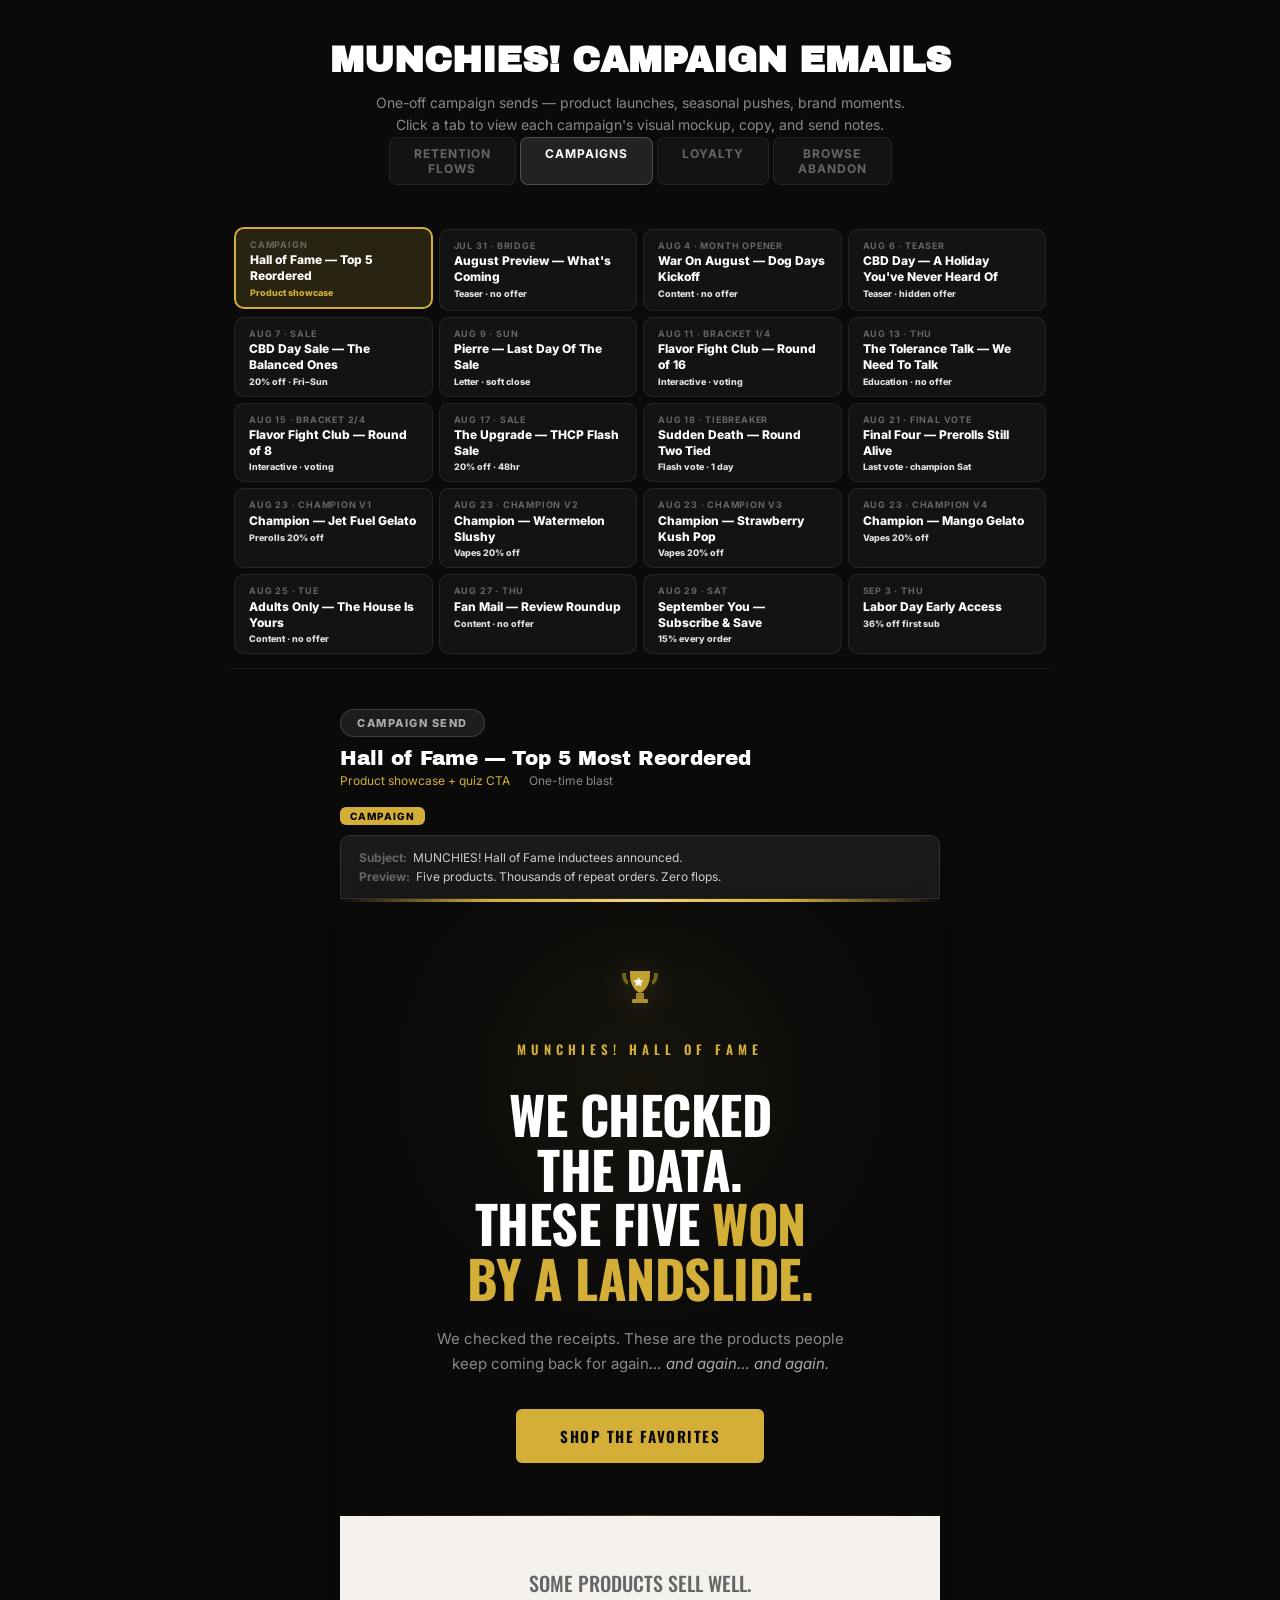
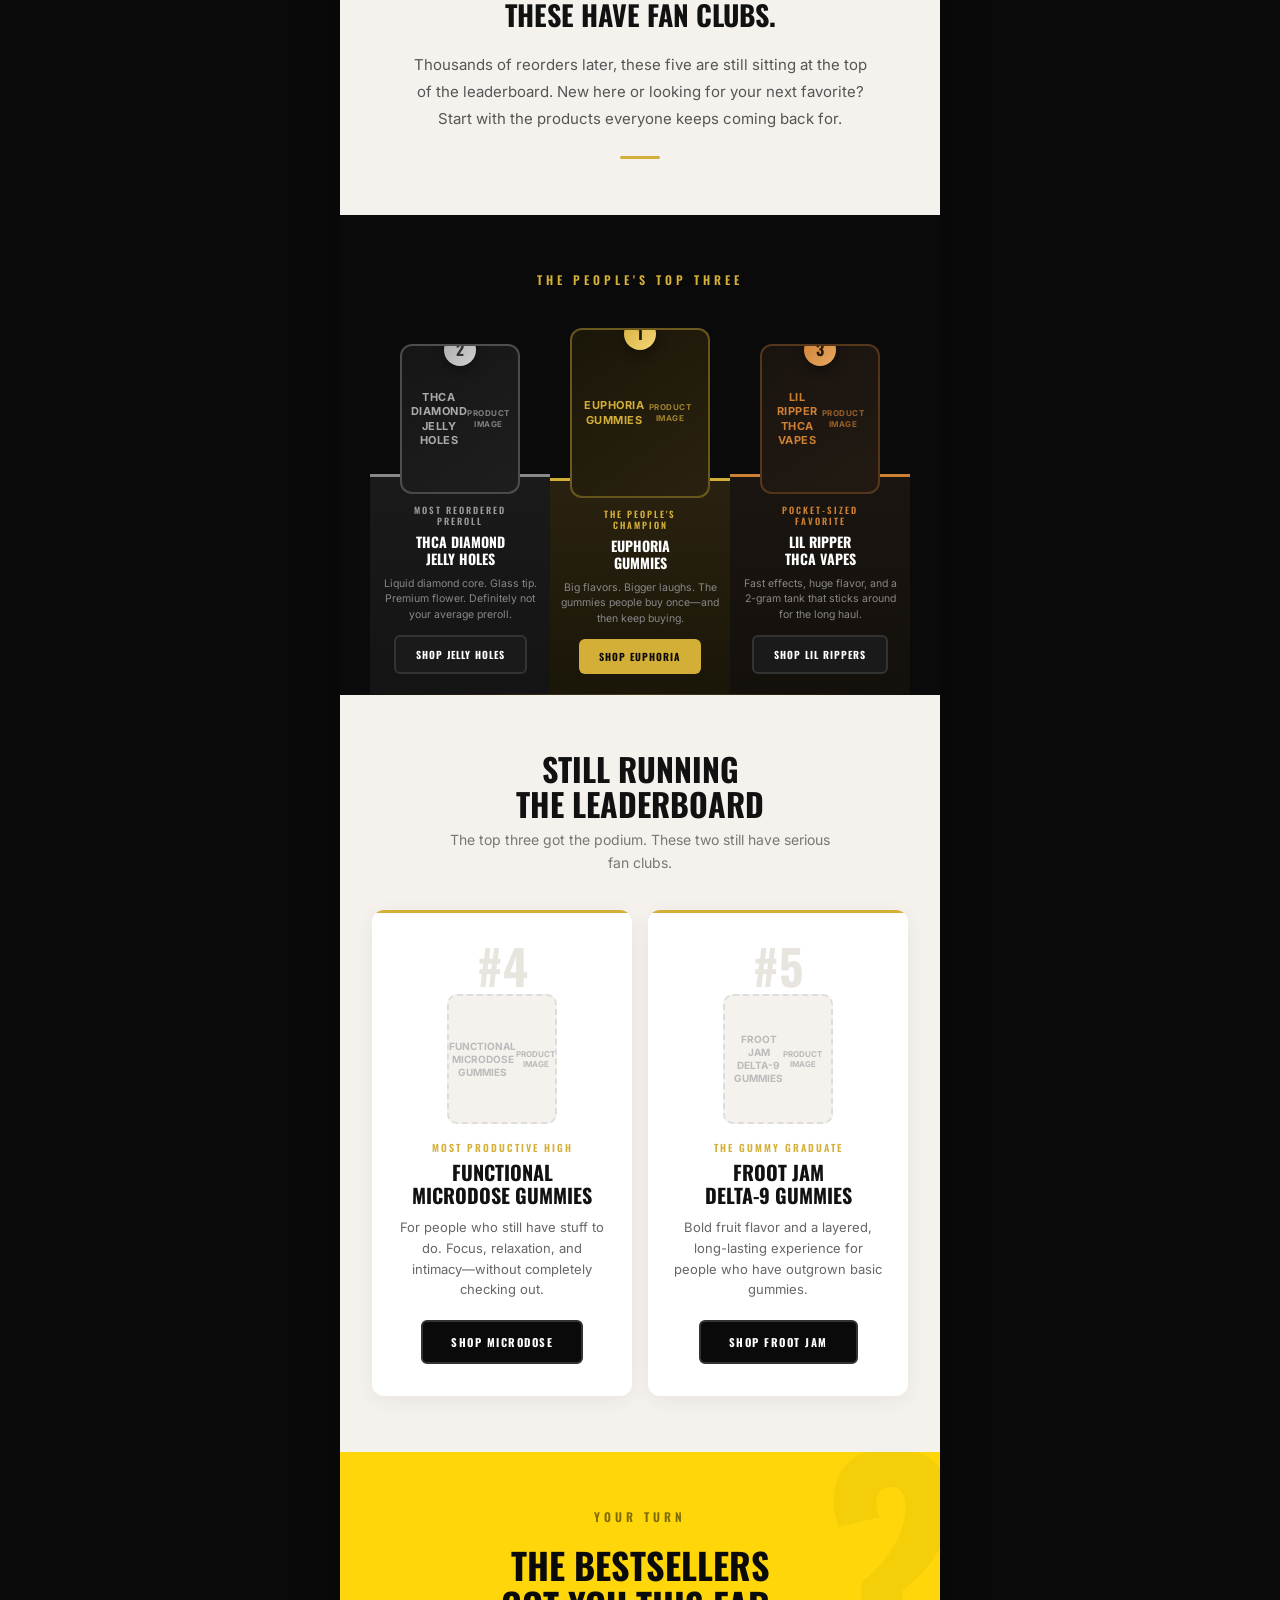
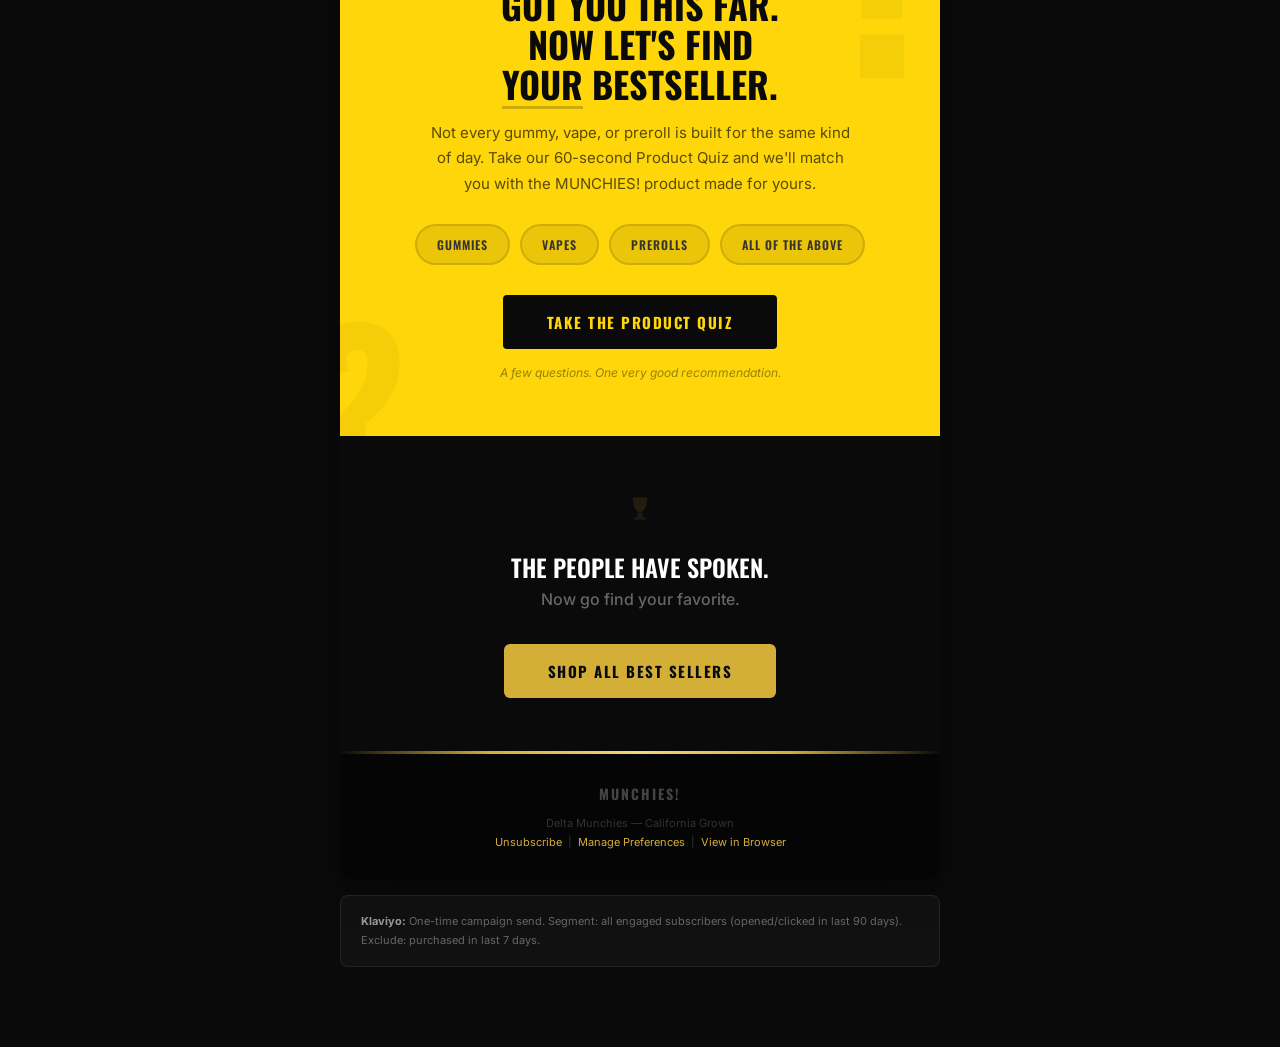
==== commit 17629e7b: "Add Labor Day early access email (Sep 3) 36% off first subscription for email subscribers, two days " ====
--- a/hall-of-fame.html
+++ b/hall-of-fame.html
@@ -506,6 +506,38 @@
 .sep-math-kicker{font-size:13.5px !important;color:#8fa0b6 !important;font-style:italic}
 .sep-close-deadline{display:inline-block;background:rgba(232,163,61,0.14);border:1px solid rgba(232,163,61,0.4);border-radius:20px;padding:8px 18px;font-family:'Oswald',sans-serif;font-size:11px;font-weight:700;letter-spacing:1.6px;text-transform:uppercase;color:#E8A33D;margin-top:20px}
 .sep-close-note{margin-top:12px !important}
+.type-tag.earlyaccess{background:#E5C687;color:#1A0F1D}
+.tab-btn[data-tab="labor-early"].active{background:rgba(229,198,135,0.16);border-color:#E5C687}
+.tab-btn[data-tab="labor-early"].active .tab-offer{color:#E5C687}
+.ea-bar{background:#E5C687;padding:11px 20px;text-align:center;font-family:'Oswald',sans-serif;font-size:10.5px;font-weight:700;letter-spacing:3.5px;text-transform:uppercase;color:#1A0F1D}
+.ea-hero{background:#120A14;padding:56px 40px 52px;text-align:center;position:relative;overflow:hidden}
+.ea-hero::after{content:'';position:absolute;top:-160px;left:50%;transform:translateX(-50%);width:520px;height:520px;background:radial-gradient(circle,rgba(229,198,135,0.13) 0%,transparent 62%);pointer-events:none}
+.ea-eyebrow{font-family:'Oswald',sans-serif;font-size:11px;font-weight:600;letter-spacing:4.5px;text-transform:uppercase;color:#E5C687;margin-bottom:26px;position:relative;z-index:2}
+.ea-big{font-family:'Archivo Black',sans-serif;font-size:112px;color:#fff;line-height:0.82;letter-spacing:-6px;position:relative;z-index:2;text-shadow:0 6px 40px rgba(229,198,135,0.18)}
+.ea-big .pct{font-size:56px;letter-spacing:-2px;color:#E5C687;vertical-align:super}
+.ea-off{font-family:'Archivo Black',sans-serif;font-size:34px;color:#fff;letter-spacing:-1.4px;text-transform:uppercase;line-height:1;margin-top:6px;position:relative;z-index:2}
+.ea-forwhat{font-family:'Oswald',sans-serif;font-size:14px;font-weight:500;letter-spacing:2.5px;text-transform:uppercase;color:#9d8ba5;margin-top:18px;position:relative;z-index:2}
+.ea-rule{width:44px;height:2px;background:#E5C687;margin:26px auto 0;position:relative;z-index:2}
+.ea-math{background:#1A0F1D;padding:40px 36px 42px}
+.ea-math-head{text-align:center;font-family:'Oswald',sans-serif;font-size:10.5px;font-weight:600;letter-spacing:3.5px;text-transform:uppercase;color:#7d6a86;margin-bottom:24px}
+.ea-layer{display:flex;align-items:center;gap:18px;padding:18px 20px;border-radius:12px;margin-bottom:10px;background:rgba(255,255,255,0.04);border:1px solid rgba(255,255,255,0.09)}
+.ea-layer-num{font-family:'Archivo Black',sans-serif;font-size:30px;line-height:1;color:#E5C687;flex-shrink:0;width:74px;letter-spacing:-1.5px}
+.ea-layer-txt h4{font-family:'Oswald',sans-serif;font-size:13px;font-weight:700;letter-spacing:1.4px;text-transform:uppercase;color:#fff;margin-bottom:4px}
+.ea-layer-txt p{font-size:13px;color:#9d8ba5;line-height:1.55}
+.ea-then{text-align:center;font-family:'Oswald',sans-serif;font-size:10px;font-weight:600;letter-spacing:3px;text-transform:uppercase;color:#5f4f68;margin:2px 0 10px}
+.ea-total{background:#E5C687;border-radius:12px;padding:20px 22px;display:flex;align-items:center;gap:18px;margin-top:6px}
+.ea-total-num{font-family:'Archivo Black',sans-serif;font-size:34px;line-height:1;color:#1A0F1D;flex-shrink:0;width:74px;letter-spacing:-1.8px}
+.ea-total-txt h4{font-family:'Oswald',sans-serif;font-size:13px;font-weight:700;letter-spacing:1.4px;text-transform:uppercase;color:#1A0F1D;margin-bottom:3px}
+.ea-total-txt p{font-size:13px;color:rgba(26,15,29,0.7);line-height:1.5}
+.ea-cta{background:#120A14;padding:44px 40px 46px;text-align:center}
+.ea-cta h2{font-family:'Archivo Black',sans-serif;font-size:24px;color:#fff;text-transform:uppercase;line-height:1.15;letter-spacing:-0.8px;margin-bottom:22px}
+.cta-champagne{background:#E5C687;color:#1A0F1D;border:2px solid #E5C687}
+.cta-champagne:hover{background:#F0D9A8;border-color:#F0D9A8}
+.ea-deadline{font-family:'Oswald',sans-serif;font-size:11px;font-weight:600;letter-spacing:2px;text-transform:uppercase;color:#7d6a86;margin-top:18px}
+.ea-everyone{background:#0A060B;padding:28px 40px;text-align:center;border-top:1px solid rgba(229,198,135,0.16)}
+.ea-everyone p{font-size:14px;color:#6e5f76;line-height:1.7;max-width:400px;margin:0 auto}
+.ea-everyone strong{color:#E5C687;font-weight:700}
+@media (max-width:620px){.ea-hero{padding:44px 24px 40px}.ea-big{font-size:78px;letter-spacing:-4px}.ea-big .pct{font-size:38px}.ea-off{font-size:25px}.ea-forwhat{font-size:12px;letter-spacing:1.8px}.ea-math{padding:32px 20px 34px}.ea-layer{padding:16px 16px;gap:12px}.ea-layer-num{font-size:24px;width:56px}.ea-total{padding:18px 16px;gap:12px}.ea-total-num{font-size:27px;width:56px}.ea-cta{padding:36px 24px 38px}.ea-cta h2{font-size:20px}.ea-everyone{padding:24px 24px}}
 </style>
 </head>
 <body>
@@ -618,6 +650,11 @@
       <span class="tab-stage">Aug 29 &middot; Sat</span>
       <span class="tab-name">September You &mdash; Subscribe &amp; Save</span>
       <span class="tab-offer">15% every order</span>
+    </div>
+    <div class="tab-btn" data-tab="labor-early" onclick="switchTab('labor-early')">
+      <span class="tab-stage">Sep 3 &middot; Thu</span>
+      <span class="tab-name">Labor Day Early Access</span>
+      <span class="tab-offer">36% off first sub</span>
     </div>
   </div>
   <div class="tab-bar-divider"></div>
@@ -2561,6 +2598,92 @@
 </div>
 
 
+<div class="tab-panel" id="tab-labor-early">
+<div class="flow-stage">
+  <div class="stage-badge">Early Access</div>
+  <div class="stage-title">Labor Day Early Access &mdash; "You Go First"</div>
+  <div class="stage-meta">
+    <span style="color: #E5C687;">36% off first subscription</span>
+    <span style="color: #888;">Send Thu Sep 3 &middot; before public sale</span>
+  </div>
+  <span class="type-tag earlyaccess">Early Access</span>
+
+  <div class="email-header-bar">
+    <div class="row"><span class="label">Subject:</span><span class="val">You get this two days before everyone else.</span></div>
+    <div class="row"><span class="label">Preview:</span><span class="val">36% off your first subscription. The public gets 20% on Monday.</span></div>
+    <div class="row"><span class="label">Alt A:</span><span class="val">Early access: 36% off. Yes, thirty-six.</span></div>
+    <div class="row"><span class="label">Alt B:</span><span class="val">Being on this list just paid for itself.</span></div>
+  </div>
+
+  <div class="email-wrapper">
+
+    <div class="ea-bar">Early Access &middot; Subscribers Only</div>
+
+    <!-- HERO -->
+    <div class="ea-hero">
+      <div class="ea-eyebrow">You're On The List. You Go First.</div>
+      <div class="ea-big">36<span class="pct">%</span></div>
+      <div class="ea-off">Off</div>
+      <div class="ea-forwhat">Your First Subscription Order</div>
+      <div class="ea-rule"></div>
+    </div>
+
+    <!-- THE MATH -->
+    <div class="ea-math">
+      <div class="ea-math-head">How It Gets There</div>
+
+      <div class="ea-layer">
+        <div class="ea-layer-num">15%</div>
+        <div class="ea-layer-txt">
+          <h4>Subscriber Savings</h4>
+          <p>What every subscription order costs. Always on.</p>
+        </div>
+      </div>
+
+      <div class="ea-then">Then</div>
+
+      <div class="ea-layer">
+        <div class="ea-layer-num">25%</div>
+        <div class="ea-layer-txt">
+          <h4>Early Access Code</h4>
+          <p>Stacked on top of that. Yours because you're on this list.</p>
+        </div>
+      </div>
+
+      <div class="ea-total">
+        <div class="ea-total-num">36%</div>
+        <div class="ea-total-txt">
+          <h4>Off Retail</h4>
+          <p>The lowest price we have ever put on a subscription.</p>
+        </div>
+      </div>
+    </div>
+
+    <!-- CTA -->
+    <div class="ea-cta">
+      <h2>Two Days Early.<br>Because You Asked For The Emails.</h2>
+      <a href="#" class="cta-btn cta-champagne">CLAIM 36% OFF</a>
+      <div class="ea-deadline">Early Access Closes Fri Sep 4 &middot; 11:59 PM</div>
+    </div>
+
+    <!-- EVERYONE ELSE -->
+    <div class="ea-everyone">
+      <p>Monday, everyone else gets <strong>20% off</strong> and calls it a good Labor Day sale. They're not wrong. They're just late.</p>
+    </div>
+
+    <div class="email-footer">
+      <div class="footer-brand">MUNCHIES!</div>
+      Delta Munchies &mdash; California Grown<br>
+      <a href="#">Unsubscribe</a> &nbsp;|&nbsp; <a href="#">Manage Preferences</a> &nbsp;|&nbsp; <a href="#">View in Browser</a>
+    </div>
+
+  </div>
+
+  <div class="impl-notes"><strong>The math is compounding, not addition &mdash; keep it that way.</strong> 25% off a price already 15% off is 0.75 &times; 0.85 = a 36.25% total discount, shown here as 36% because rounding down is the only safe direction. <strong>Never render this as "25% + 15%" with a plus sign</strong>, because that reads as 40% and you will get emails about it. The stepped 15% &rarr; then 25% &rarr; 36% layout exists specifically to make the stacking legible without ever writing an equation that doesn't add up.<br><br><strong>Klaviyo:</strong> Send Thu Sep 3, early access window closing Fri Sep 4 at midnight so there is real separation before the public sale. <strong>Suppress active subscribers</strong> &mdash; this is a first-subscription offer and it will read as an insult to anyone already paying full subscription price. Consider a parallel loyalty gesture for them the same day rather than silence. <strong>Dates and window are my assumption</strong> (Labor Day is Mon Sep 7); confirm before build. <strong>Verify the stack in Shopify before send</strong> &mdash; the early access code has to actually apply on top of the selling-plan discount, and some setups block that. Put a test order through.<br><br><strong>This confirms the September You number:</strong> if discounts compound here, the 20% champion sale stacked with the 15% subscription is 0.80 &times; 0.85 = <strong>32% off, not 35%</strong>. Worth updating that email if you add the figure.<br><br><strong>Deliberately short.</strong> No product grid, no benefits list, no lifestyle copy &mdash; the number is the entire message and anything else added here dilutes it. If you want products in the send, put them on the landing page instead.</div>
+</div>
+</div>
+
+
 <script>
 function switchTab(tabId) {
   document.querySelectorAll('.tab-btn').forEach(btn => btn.classList.remove('active'));
